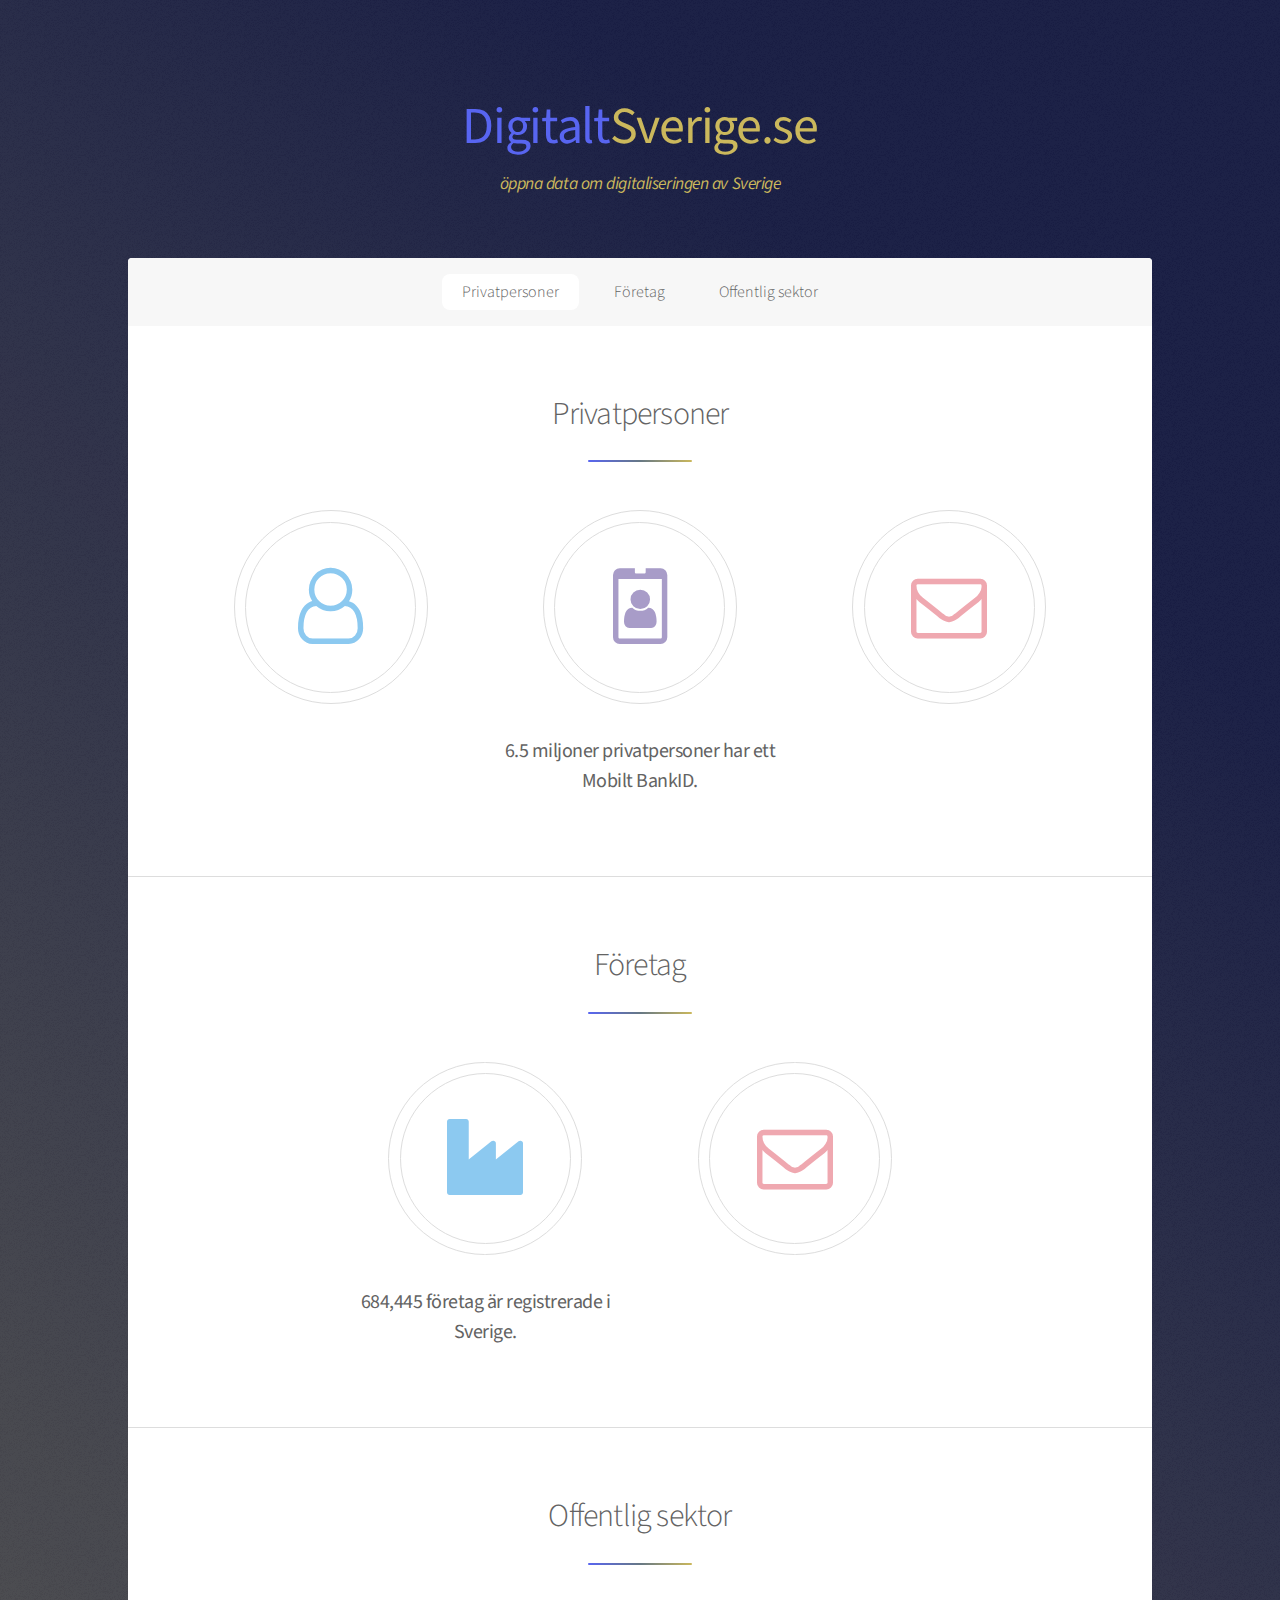
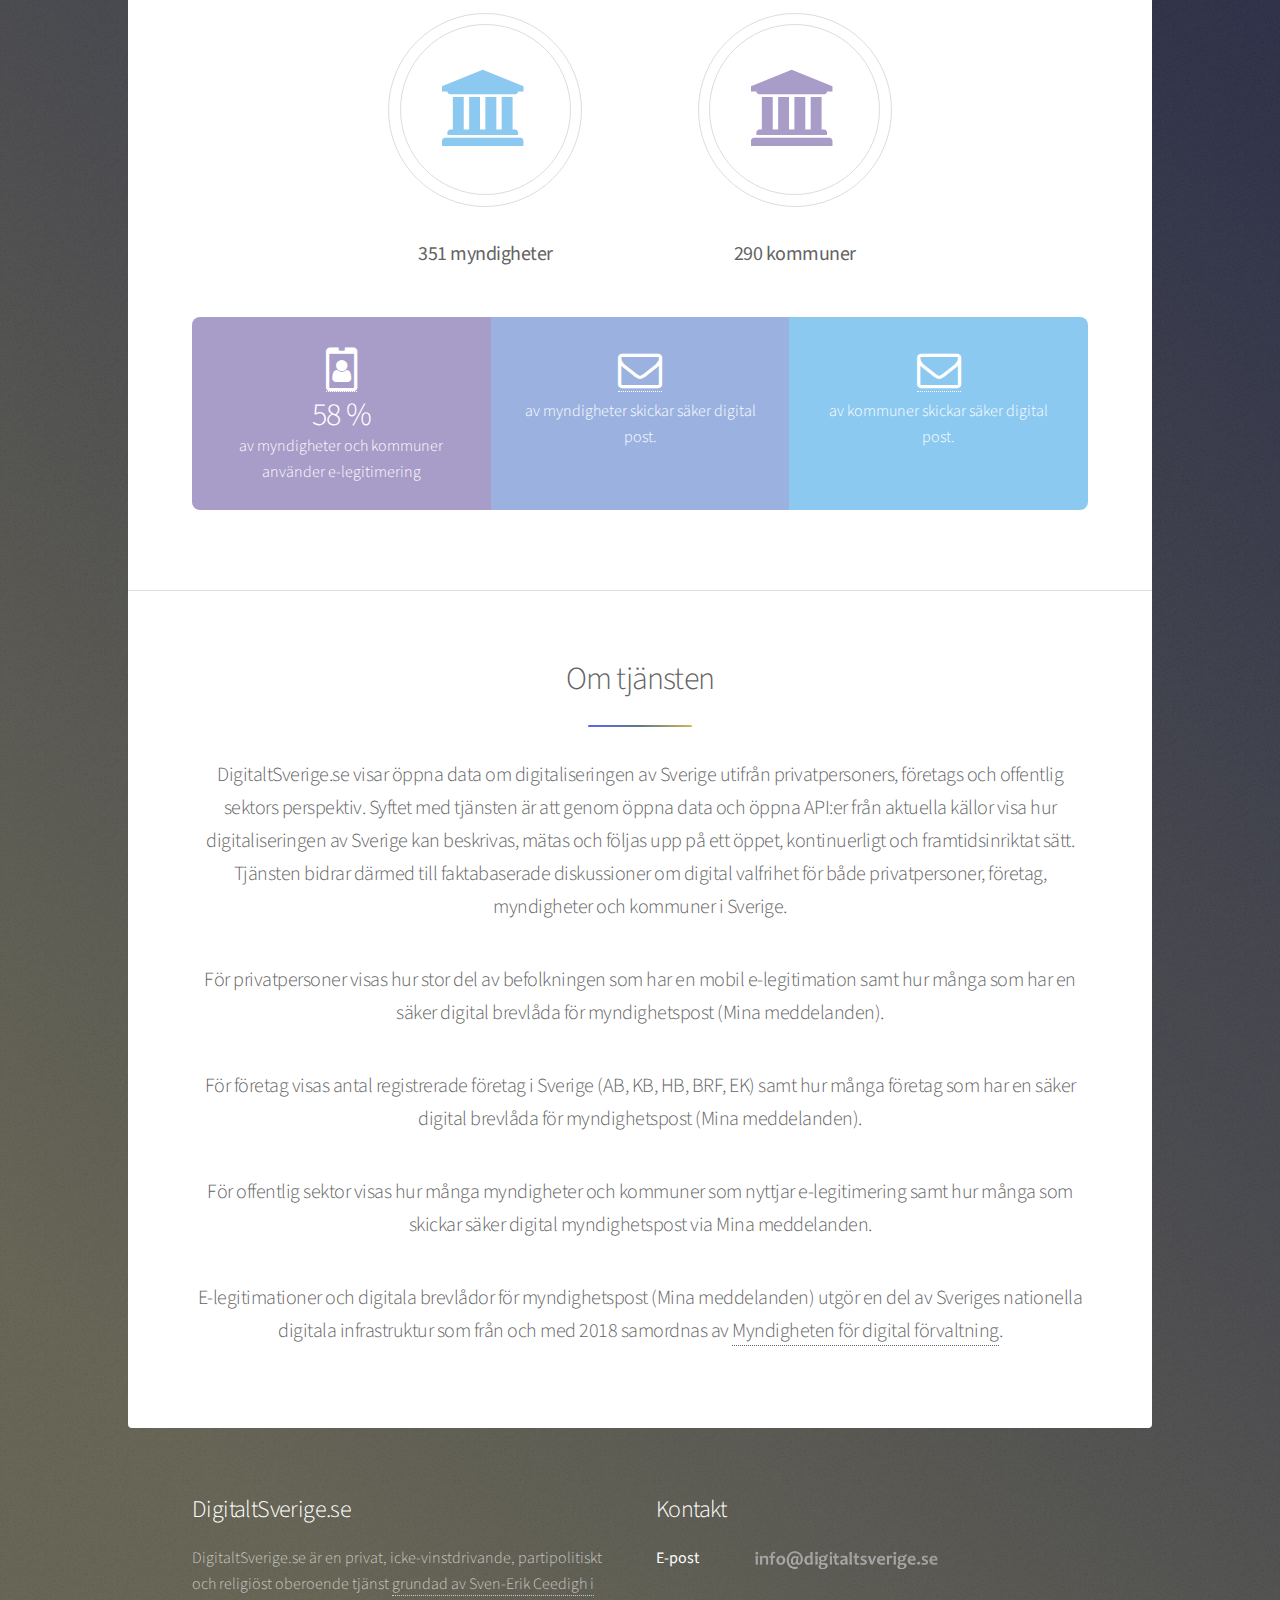
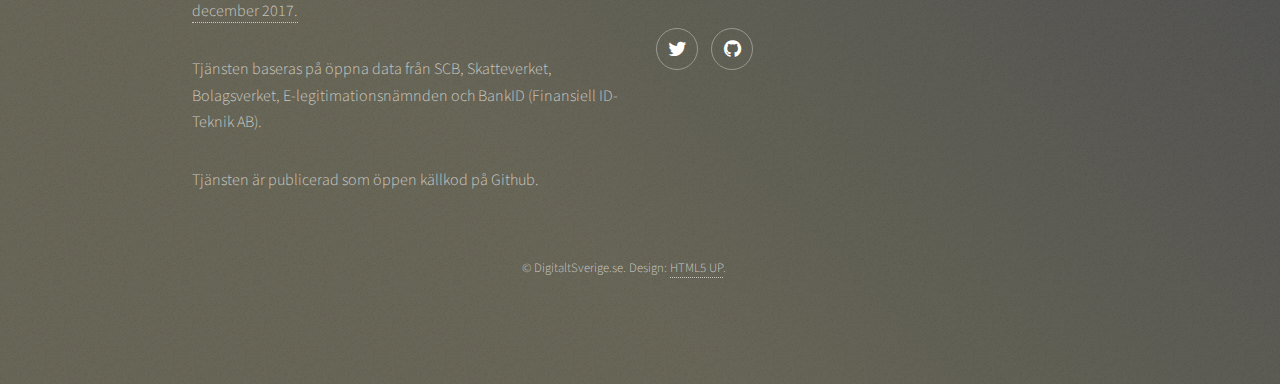
==== src/index.html @ 9b4f0a0a "Ändrat namn på "Myndigheten för digital förvaltning"" ====
<!DOCTYPE HTML>
<html>
	<head>
		<title>Digitalt Sverige - öppna data om digitaliseringen av Sverige</title>
		<meta charset="utf-8" />
		<meta name="description" content="Digitalt Sverige - öppna data om digitaliseringen av Sverige">
		<meta name="keywords" content="digitalisering, Sverige, statistik, digitization, Sweden, statistics, opendata">
		<meta name="viewport" content="width=device-width, initial-scale=1" />
		<meta name="apple-mobile-web-app-title" content="DigitaltSverige">
		<meta name="apple-mobile-web-app-capable" content="yes"> <!-- iOS standalone mode -->
		<meta name="apple-mobile-web-app-status-bar-style" content="black"> <!-- iOS Status Bar Appearance -->
		<!--[if lte IE 8]><script src="assets/js/ie/html5shiv.js"></script><![endif]-->
		<link rel="stylesheet" href="assets/css/main.css" />
		<link rel="icon" href="img/ds-favicon.png" type="image/png" sizes="16x16">
		<link rel="apple-touch-icon" href="img/icon-app-60x60@2x.png" />
		<link rel="apple-touch-icon" sizes="180x180" href="img/icon-app-60x60@3x.png" />
		<link rel="apple-touch-icon" sizes="76x76" href="img/icon-app-76x76@1x.png" />
		<link rel="apple-touch-icon" sizes="152x152" href="img/icon-app-76x76@2x.png" />
		<link rel="apple-touch-icon" sizes="58x58" href="img/icon-small-50x50@2x.png" />
		<!--[if lte IE 9]><link rel="stylesheet" href="assets/css/ie9.css" /><![endif]-->
		<!--[if lte IE 8]><link rel="stylesheet" href="assets/css/ie8.css" /><![endif]-->
		<script>
			function initPage() {
				if (isIE()) {
					showAlert("Internet Explorer stöds ej som webbläsare. Prova att använda Edge, Chrome eller Safari.");
				} else {
					fetchData();
				}
			}

			function fetchData() {
				fetchSCBData();
				// fetchKommuner(); // inaktiverat p.g.a. icke-deterministisk asynkronitet
				fetchMMData();
			}

			function isIE() {
    		return /Trident\/|MSIE/.test(window.navigator.userAgent);
			}

			function showAlert(text) {
				document.getElementById("nav").textContent = "";
				document.getElementById("main").textContent = text;
			}
		</script>
	</head>
	<body onload="initPage()">

		<!-- Wrapper -->
			<div id="wrapper">

				<!-- Header -->
					<header id="header" class="alt">
						<!--<span class="logo"><img src="images/logo.svg" alt="" /></span>-->
						<!--<p style="text-align:center"><img src="img/digitaltsverige-logo-banner.jpg" height="100" alt="Digitalt Sverige - öppna data om digitaliseringen av Sverige"></p>-->
						<h1><b><font color="#5865f1">Digitalt</font><font color="#cbb85c">Sverige.se</font></b></h1>
						<h4><b><i><font color="#cbb85c">öppna data om digitaliseringen av Sverige</font></b></i></h4>
					</header>

				<!-- Nav -->
					<nav id="nav">
						<ul>
							<li><a href="#privatpersoner">Privatpersoner</a></li>
							<li><a href="#foretag">Företag</a></li>
							<li><a href="#offentligsektor">Offentlig sektor</a></li>
						</ul>
					</nav>

				<!-- Main -->
					<div id="main">

						<!-- Medborgare -->
							<section id="privatpersoner" class="main special">
								<header class="major">
									<h2>Privatpersoner</h2>
								</header>
								<ul class="features">
									<li>
										<span class="icon major style5 fa-user-o"></span>
										<h3><strong><a href="https://www.scb.se/hitta-statistik/statistik-efter-amne/befolkning/befolkningens-sammansattning/befolkningsstatistik/" target="_blank"><div id="stat-befolkning"></div></a></strong></h3>
									</li>
									<li>
										<span class="icon major style3 fa-id-badge"></span>
										<h3><strong><a href="https://www.bankid.com/om-oss/statistik" target="_blank"><div id="stat-mobiltbankid"></div></a></strong></h3>
									</li>
									<li>
										<span class="icon major style1 fa-envelope-o"></span>
										<h3><strong><a href="https://skatteverket.entryscape.net/#view=dataset&resource=https://skatteverket.entryscape.net/store/9/resource/194" target="_blank"><div id="stat-mm-privat"></div></a></strong></h3>
									</li>
								</ul>
								<!--<footer class="major">
									<ul class="actions">
										<li><a href="statistik-medborgare.html" class="button">Visa statistik om medborgare</a></li>
									</ul>
								</footer>-->
							</section>

						<!-- Företag -->
							<section id="foretag" class="main special">
								<header class="major">
									<h2>Företag</h2>
								</header>
								<ul class="features">
									<li>
										<span class="icon major style5 fa-industry"></span>
										<h3><strong><a href="https://www.bolagsverket.se/be/sok/etjanster/statistik/statistik-1.3538" target="_blank"><div id="stat-foretag"></div></a></strong></h3>
									</li>
									<li>
										<span class="icon major style1 fa-envelope-o"></span>
										<h3><strong><a href="https://skatteverket.entryscape.net/#view=dataset&resource=https://skatteverket.entryscape.net/store/9/resource/194" target="_blank"><div id="stat-mm-foretag"></div></a></strong></h3>
									</li>
								</ul>
								<!--<footer class="major">
									<ul class="actions">
										<li><a href="statistik-foretag.html" class="button">Visa statistik om företag</a></li>
									</ul>
								</footer>-->
							</section>

						<!-- Offentlig sektor -->
							<section id="offentligsektor" class="main special">
								<header class="major">
									<h2>Offentlig sektor</h2>
								</header>
								<ul class="features">
									<li>
										<span class="icon major style5 fa-institution"></span>
										<h3><strong><a href="http://www.myndighetsregistret.scb.se/Arsstatistik.aspx" target="_blank"><div id="stat-offentligsektor-myndigheter"></div></a></strong></h3>
									</li>
									<li>
										<span class="icon major style3 fa-institution"></span>
										<h3><strong><a href="https://skl.se/tjanster/kommunerlandsting/faktakommunerochlandsting.432.html" target="_blank"><div id="stat-offentligsektor-kommuner"></div></a></strong></h3>
									</li>
								</ul>
								<ul class="statistics">
									<li class="style3">
										<a href="https://elegnamnden.se/download/18.4498694515fe27cdbcf1557/1517417623320/Resultat-fran-e-legitimationsenkaten-2017.pdf" target="_blank"><span class="icon fa-id-badge"></span></a>
										<strong>58 %</strong> av myndigheter och kommuner använder e-legitimering
									</li>
									<li class="style4">
										<a href="https://skatteverket.entryscape.net/#view=dataset&resource=https://skatteverket.entryscape.net/store/9/resource/547" target="_blank"><span class="icon fa-envelope-o"></span></a>
										<strong><div id="stat-mm-myndigheter"></div></strong> av myndigheter skickar säker digital post.
									</li>
									<li class="style5">
										<a href="https://skatteverket.entryscape.net/#view=dataset&resource=https://skatteverket.entryscape.net/store/9/resource/547" target="_blank"><span class="icon fa-envelope-o"></span></a>
										<strong><div id="stat-mm-kommuner"></div></strong> av kommuner skickar säker digital post.
									</li>
								</ul>
								<!--<footer class="major">
									<ul class="actions">
										<li><a href="mm-avsandare.html" class="button">Visa statistik om offentlig sektor</a></li>
									</ul>
								</footer>-->
							</section>

						<!-- Get Started -->
							<section id="cta" class="main special">
								<header class="major">
									<h2>Om tjänsten</h2>
									<p>DigitaltSverige.se visar öppna data om digitaliseringen av Sverige utifrån
										privatpersoners, företags och offentlig sektors perspektiv.
										Syftet med tjänsten är att genom öppna data och öppna API:er från aktuella källor
										visa hur digitaliseringen av Sverige kan beskrivas, mätas och följas upp
										på ett öppet, kontinuerligt och framtidsinriktat sätt. Tjänsten bidrar därmed till
										faktabaserade diskussioner om digital valfrihet för både privatpersoner, företag, myndigheter
										och kommuner i Sverige.</p>
									<p>För privatpersoner visas hur stor del av befolkningen som har en mobil e-legitimation samt
										hur många som har en säker digital brevlåda för myndighetspost (Mina meddelanden).</p>
									<p>För företag visas antal registrerade företag i Sverige (AB, KB, HB, BRF, EK) samt hur
										många företag som har en säker digital brevlåda för myndighetspost (Mina meddelanden).</p>
									<p>För offentlig sektor visas hur många myndigheter och kommuner
										som nyttjar e-legitimering samt hur många som skickar säker digital myndighetspost via Mina meddelanden.</p>
									<p>E-legitimationer och digitala brevlådor för myndighetspost (Mina meddelanden) utgör en del av
										Sveriges nationella digitala infrastruktur som från och med 2018 samordnas av
										<a href="https://www.regeringen.se/rattsdokument/kommittedirektiv/2017/12/dir.-2017117/" target="_blank">Myndigheten för digital förvaltning</a>.</p>
								</header>
							</section>

					</div>

				<!-- Footer -->
					<footer id="footer">
						<section>
							<h2>DigitaltSverige.se</h2>
							<p>DigitaltSverige.se är en privat, icke-vinstdrivande, partipolitiskt och religiöst oberoende tjänst <a href="https://www.linkedin.com/pulse/%C3%B6ppna-data-f%C3%B6r-ett-digitalt-sverige-sven-erik-ceedigh/" target="_blank">grundad av Sven-Erik Ceedigh i december 2017.</a></p>
							<p>Tjänsten baseras på öppna data från SCB, Skatteverket, Bolagsverket, E-legitimationsnämnden och BankID (Finansiell ID-Teknik AB).</p>
							<p>Tjänsten är publicerad som öppen källkod på Github.</p>
						</section>
						<section>
							<h2>Kontakt</h2>
							<dl class="alt">
								<dt>E-post</dt>
								<dd><img src="./img/digitaltsverige-email.png" alt="E-post" height="60%" width="60%"></dd>
							</dl>
							<ul class="icons">
								<li><a href="https://twitter.com/digitaltsverige" target="_blank" class="icon fa-twitter alt"><span class="label">Twitter</span></a></li>
								<li><a href="https://github.com/sceedigh/digitalt-sverige" target="_blank" class="icon fa-github alt"><span class="label">GitHub</span></a></li>
							</ul>
						</section>
						<p class="copyright">&copy; DigitaltSverige.se. Design: <a href="https://html5up.net">HTML5 UP</a>.</p>
					</footer>

			</div>

		<!-- Scripts -->
			<script src="assets/js/jquery.min.js"></script>
			<script src="assets/js/jquery.scrollex.min.js"></script>
			<script src="assets/js/jquery.scrolly.min.js"></script>
			<script src="assets/js/skel.min.js"></script>
			<script src="assets/js/util.js"></script>
			<!--[if lte IE 8]><script src="assets/js/ie/respond.min.js"></script><![endif]-->
			<script src="assets/js/main.js"></script>

			<script src="assets/js/stat-befolkning.js"></script>
			<script src="assets/js/stat-foretag.js"></script>
			<script src="assets/js/stat-mobiltbankid.js"></script>
			<script src="assets/js/stat-offentligsektor.js"></script>
			<script src="assets/js/stat-mm.js"></script>

	</body>
</html>
---- src/assets/css/main.css ----
@import url(font-awesome.min.css);
@import "https://fonts.googleapis.com/css?family=Source+Sans+Pro:300,400";

/*
	Stellar by HTML5 UP
	html5up.net | @ajlkn
	Free for personal and commercial use under the CCA 3.0 license (html5up.net/license)
*/

/* Reset */

	html, body, div, span, applet, object, iframe, h1, h2, h3, h4, h5, h6, p, blockquote, pre, a, abbr, acronym, address, big, cite, code, del, dfn, em, img, ins, kbd, q, s, samp, small, strike, strong, sub, sup, tt, var, b, u, i, center, dl, dt, dd, ol, ul, li, fieldset, form, label, legend, table, caption, tbody, tfoot, thead, tr, th, td, article, aside, canvas, details, embed, figure, figcaption, footer, header, hgroup, menu, nav, output, ruby, section, summary, time, mark, audio, video {
		margin: 0;
		padding: 0;
		border: 0;
		font-size: 100%;
		font: inherit;
		vertical-align: baseline;
	}

	article, aside, details, figcaption, figure, footer, header, hgroup, menu, nav, section {
		display: block;
	}

	body {
		line-height: 1;
	}

	ol, ul {
		list-style: none;
	}

	blockquote, q {
		quotes: none;
	}

	blockquote:before, blockquote:after, q:before, q:after {
		content: '';
		content: none;
	}

	table {
		border-collapse: collapse;
		border-spacing: 0;
	}

	body {
		-webkit-text-size-adjust: none;
	}

/* Box Model */

	*, *:before, *:after {
		-moz-box-sizing: border-box;
		-webkit-box-sizing: border-box;
		box-sizing: border-box;
	}

/* Grid */

	.row {
		border-bottom: solid 1px transparent;
		-moz-box-sizing: border-box;
		-webkit-box-sizing: border-box;
		box-sizing: border-box;
	}

	.row > * {
		float: left;
		-moz-box-sizing: border-box;
		-webkit-box-sizing: border-box;
		box-sizing: border-box;
	}

	.row:after, .row:before {
		content: '';
		display: block;
		clear: both;
		height: 0;
	}

	.row.uniform > * > :first-child {
		margin-top: 0;
	}

	.row.uniform > * > :last-child {
		margin-bottom: 0;
	}

	.row.\30 \25 > * {
		padding: 0 0 0 0em;
	}

	.row.\30 \25 {
		margin: 0 0 -1px 0em;
	}

	.row.uniform.\30 \25 > * {
		padding: 0em 0 0 0em;
	}

	.row.uniform.\30 \25 {
		margin: 0em 0 -1px 0em;
	}

	.row > * {
		padding: 0 0 0 1.5em;
	}

	.row {
		margin: 0 0 -1px -1.5em;
	}

	.row.uniform > * {
		padding: 1.5em 0 0 1.5em;
	}

	.row.uniform {
		margin: -1.5em 0 -1px -1.5em;
	}

	.row.\32 00\25 > * {
		padding: 0 0 0 3em;
	}

	.row.\32 00\25 {
		margin: 0 0 -1px -3em;
	}

	.row.uniform.\32 00\25 > * {
		padding: 3em 0 0 3em;
	}

	.row.uniform.\32 00\25 {
		margin: -3em 0 -1px -3em;
	}

	.row.\31 50\25 > * {
		padding: 0 0 0 2.25em;
	}

	.row.\31 50\25 {
		margin: 0 0 -1px -2.25em;
	}

	.row.uniform.\31 50\25 > * {
		padding: 2.25em 0 0 2.25em;
	}

	.row.uniform.\31 50\25 {
		margin: -2.25em 0 -1px -2.25em;
	}

	.row.\35 0\25 > * {
		padding: 0 0 0 0.75em;
	}

	.row.\35 0\25 {
		margin: 0 0 -1px -0.75em;
	}

	.row.uniform.\35 0\25 > * {
		padding: 0.75em 0 0 0.75em;
	}

	.row.uniform.\35 0\25 {
		margin: -0.75em 0 -1px -0.75em;
	}

	.row.\32 5\25 > * {
		padding: 0 0 0 0.375em;
	}

	.row.\32 5\25 {
		margin: 0 0 -1px -0.375em;
	}

	.row.uniform.\32 5\25 > * {
		padding: 0.375em 0 0 0.375em;
	}

	.row.uniform.\32 5\25 {
		margin: -0.375em 0 -1px -0.375em;
	}

	.\31 2u, .\31 2u\24 {
		width: 100%;
		clear: none;
		margin-left: 0;
	}

	.\31 1u, .\31 1u\24 {
		width: 91.6666666667%;
		clear: none;
		margin-left: 0;
	}

	.\31 0u, .\31 0u\24 {
		width: 83.3333333333%;
		clear: none;
		margin-left: 0;
	}

	.\39 u, .\39 u\24 {
		width: 75%;
		clear: none;
		margin-left: 0;
	}

	.\38 u, .\38 u\24 {
		width: 66.6666666667%;
		clear: none;
		margin-left: 0;
	}

	.\37 u, .\37 u\24 {
		width: 58.3333333333%;
		clear: none;
		margin-left: 0;
	}

	.\36 u, .\36 u\24 {
		width: 50%;
		clear: none;
		margin-left: 0;
	}

	.\35 u, .\35 u\24 {
		width: 41.6666666667%;
		clear: none;
		margin-left: 0;
	}

	.\34 u, .\34 u\24 {
		width: 33.3333333333%;
		clear: none;
		margin-left: 0;
	}

	.\33 u, .\33 u\24 {
		width: 25%;
		clear: none;
		margin-left: 0;
	}

	.\32 u, .\32 u\24 {
		width: 16.6666666667%;
		clear: none;
		margin-left: 0;
	}

	.\31 u, .\31 u\24 {
		width: 8.3333333333%;
		clear: none;
		margin-left: 0;
	}

	.\31 2u\24 + *,
	.\31 1u\24 + *,
	.\31 0u\24 + *,
	.\39 u\24 + *,
	.\38 u\24 + *,
	.\37 u\24 + *,
	.\36 u\24 + *,
	.\35 u\24 + *,
	.\34 u\24 + *,
	.\33 u\24 + *,
	.\32 u\24 + *,
	.\31 u\24 + * {
		clear: left;
	}

	.\-11u {
		margin-left: 91.66667%;
	}

	.\-10u {
		margin-left: 83.33333%;
	}

	.\-9u {
		margin-left: 75%;
	}

	.\-8u {
		margin-left: 66.66667%;
	}

	.\-7u {
		margin-left: 58.33333%;
	}

	.\-6u {
		margin-left: 50%;
	}

	.\-5u {
		margin-left: 41.66667%;
	}

	.\-4u {
		margin-left: 33.33333%;
	}

	.\-3u {
		margin-left: 25%;
	}

	.\-2u {
		margin-left: 16.66667%;
	}

	.\-1u {
		margin-left: 8.33333%;
	}

	@media screen and (max-width: 1680px) {

		.row > * {
			padding: 0 0 0 1.5em;
		}

		.row {
			margin: 0 0 -1px -1.5em;
		}

		.row.uniform > * {
			padding: 1.5em 0 0 1.5em;
		}

		.row.uniform {
			margin: -1.5em 0 -1px -1.5em;
		}

		.row.\32 00\25 > * {
			padding: 0 0 0 3em;
		}

		.row.\32 00\25 {
			margin: 0 0 -1px -3em;
		}

		.row.uniform.\32 00\25 > * {
			padding: 3em 0 0 3em;
		}

		.row.uniform.\32 00\25 {
			margin: -3em 0 -1px -3em;
		}

		.row.\31 50\25 > * {
			padding: 0 0 0 2.25em;
		}

		.row.\31 50\25 {
			margin: 0 0 -1px -2.25em;
		}

		.row.uniform.\31 50\25 > * {
			padding: 2.25em 0 0 2.25em;
		}

		.row.uniform.\31 50\25 {
			margin: -2.25em 0 -1px -2.25em;
		}

		.row.\35 0\25 > * {
			padding: 0 0 0 0.75em;
		}

		.row.\35 0\25 {
			margin: 0 0 -1px -0.75em;
		}

		.row.uniform.\35 0\25 > * {
			padding: 0.75em 0 0 0.75em;
		}

		.row.uniform.\35 0\25 {
			margin: -0.75em 0 -1px -0.75em;
		}

		.row.\32 5\25 > * {
			padding: 0 0 0 0.375em;
		}

		.row.\32 5\25 {
			margin: 0 0 -1px -0.375em;
		}

		.row.uniform.\32 5\25 > * {
			padding: 0.375em 0 0 0.375em;
		}

		.row.uniform.\32 5\25 {
			margin: -0.375em 0 -1px -0.375em;
		}

		.\31 2u\28xlarge\29, .\31 2u\24\28xlarge\29 {
			width: 100%;
			clear: none;
			margin-left: 0;
		}

		.\31 1u\28xlarge\29, .\31 1u\24\28xlarge\29 {
			width: 91.6666666667%;
			clear: none;
			margin-left: 0;
		}

		.\31 0u\28xlarge\29, .\31 0u\24\28xlarge\29 {
			width: 83.3333333333%;
			clear: none;
			margin-left: 0;
		}

		.\39 u\28xlarge\29, .\39 u\24\28xlarge\29 {
			width: 75%;
			clear: none;
			margin-left: 0;
		}

		.\38 u\28xlarge\29, .\38 u\24\28xlarge\29 {
			width: 66.6666666667%;
			clear: none;
			margin-left: 0;
		}

		.\37 u\28xlarge\29, .\37 u\24\28xlarge\29 {
			width: 58.3333333333%;
			clear: none;
			margin-left: 0;
		}

		.\36 u\28xlarge\29, .\36 u\24\28xlarge\29 {
			width: 50%;
			clear: none;
			margin-left: 0;
		}

		.\35 u\28xlarge\29, .\35 u\24\28xlarge\29 {
			width: 41.6666666667%;
			clear: none;
			margin-left: 0;
		}

		.\34 u\28xlarge\29, .\34 u\24\28xlarge\29 {
			width: 33.3333333333%;
			clear: none;
			margin-left: 0;
		}

		.\33 u\28xlarge\29, .\33 u\24\28xlarge\29 {
			width: 25%;
			clear: none;
			margin-left: 0;
		}

		.\32 u\28xlarge\29, .\32 u\24\28xlarge\29 {
			width: 16.6666666667%;
			clear: none;
			margin-left: 0;
		}

		.\31 u\28xlarge\29, .\31 u\24\28xlarge\29 {
			width: 8.3333333333%;
			clear: none;
			margin-left: 0;
		}

		.\31 2u\24\28xlarge\29 + *,
		.\31 1u\24\28xlarge\29 + *,
		.\31 0u\24\28xlarge\29 + *,
		.\39 u\24\28xlarge\29 + *,
		.\38 u\24\28xlarge\29 + *,
		.\37 u\24\28xlarge\29 + *,
		.\36 u\24\28xlarge\29 + *,
		.\35 u\24\28xlarge\29 + *,
		.\34 u\24\28xlarge\29 + *,
		.\33 u\24\28xlarge\29 + *,
		.\32 u\24\28xlarge\29 + *,
		.\31 u\24\28xlarge\29 + * {
			clear: left;
		}

		.\-11u\28xlarge\29 {
			margin-left: 91.66667%;
		}

		.\-10u\28xlarge\29 {
			margin-left: 83.33333%;
		}

		.\-9u\28xlarge\29 {
			margin-left: 75%;
		}

		.\-8u\28xlarge\29 {
			margin-left: 66.66667%;
		}

		.\-7u\28xlarge\29 {
			margin-left: 58.33333%;
		}

		.\-6u\28xlarge\29 {
			margin-left: 50%;
		}

		.\-5u\28xlarge\29 {
			margin-left: 41.66667%;
		}

		.\-4u\28xlarge\29 {
			margin-left: 33.33333%;
		}

		.\-3u\28xlarge\29 {
			margin-left: 25%;
		}

		.\-2u\28xlarge\29 {
			margin-left: 16.66667%;
		}

		.\-1u\28xlarge\29 {
			margin-left: 8.33333%;
		}

	}

	@media screen and (max-width: 1280px) {

		.row > * {
			padding: 0 0 0 1.5em;
		}

		.row {
			margin: 0 0 -1px -1.5em;
		}

		.row.uniform > * {
			padding: 1.5em 0 0 1.5em;
		}

		.row.uniform {
			margin: -1.5em 0 -1px -1.5em;
		}

		.row.\32 00\25 > * {
			padding: 0 0 0 3em;
		}

		.row.\32 00\25 {
			margin: 0 0 -1px -3em;
		}

		.row.uniform.\32 00\25 > * {
			padding: 3em 0 0 3em;
		}

		.row.uniform.\32 00\25 {
			margin: -3em 0 -1px -3em;
		}

		.row.\31 50\25 > * {
			padding: 0 0 0 2.25em;
		}

		.row.\31 50\25 {
			margin: 0 0 -1px -2.25em;
		}

		.row.uniform.\31 50\25 > * {
			padding: 2.25em 0 0 2.25em;
		}

		.row.uniform.\31 50\25 {
			margin: -2.25em 0 -1px -2.25em;
		}

		.row.\35 0\25 > * {
			padding: 0 0 0 0.75em;
		}

		.row.\35 0\25 {
			margin: 0 0 -1px -0.75em;
		}

		.row.uniform.\35 0\25 > * {
			padding: 0.75em 0 0 0.75em;
		}

		.row.uniform.\35 0\25 {
			margin: -0.75em 0 -1px -0.75em;
		}

		.row.\32 5\25 > * {
			padding: 0 0 0 0.375em;
		}

		.row.\32 5\25 {
			margin: 0 0 -1px -0.375em;
		}

		.row.uniform.\32 5\25 > * {
			padding: 0.375em 0 0 0.375em;
		}

		.row.uniform.\32 5\25 {
			margin: -0.375em 0 -1px -0.375em;
		}

		.\31 2u\28large\29, .\31 2u\24\28large\29 {
			width: 100%;
			clear: none;
			margin-left: 0;
		}

		.\31 1u\28large\29, .\31 1u\24\28large\29 {
			width: 91.6666666667%;
			clear: none;
			margin-left: 0;
		}

		.\31 0u\28large\29, .\31 0u\24\28large\29 {
			width: 83.3333333333%;
			clear: none;
			margin-left: 0;
		}

		.\39 u\28large\29, .\39 u\24\28large\29 {
			width: 75%;
			clear: none;
			margin-left: 0;
		}

		.\38 u\28large\29, .\38 u\24\28large\29 {
			width: 66.6666666667%;
			clear: none;
			margin-left: 0;
		}

		.\37 u\28large\29, .\37 u\24\28large\29 {
			width: 58.3333333333%;
			clear: none;
			margin-left: 0;
		}

		.\36 u\28large\29, .\36 u\24\28large\29 {
			width: 50%;
			clear: none;
			margin-left: 0;
		}

		.\35 u\28large\29, .\35 u\24\28large\29 {
			width: 41.6666666667%;
			clear: none;
			margin-left: 0;
		}

		.\34 u\28large\29, .\34 u\24\28large\29 {
			width: 33.3333333333%;
			clear: none;
			margin-left: 0;
		}

		.\33 u\28large\29, .\33 u\24\28large\29 {
			width: 25%;
			clear: none;
			margin-left: 0;
		}

		.\32 u\28large\29, .\32 u\24\28large\29 {
			width: 16.6666666667%;
			clear: none;
			margin-left: 0;
		}

		.\31 u\28large\29, .\31 u\24\28large\29 {
			width: 8.3333333333%;
			clear: none;
			margin-left: 0;
		}

		.\31 2u\24\28large\29 + *,
		.\31 1u\24\28large\29 + *,
		.\31 0u\24\28large\29 + *,
		.\39 u\24\28large\29 + *,
		.\38 u\24\28large\29 + *,
		.\37 u\24\28large\29 + *,
		.\36 u\24\28large\29 + *,
		.\35 u\24\28large\29 + *,
		.\34 u\24\28large\29 + *,
		.\33 u\24\28large\29 + *,
		.\32 u\24\28large\29 + *,
		.\31 u\24\28large\29 + * {
			clear: left;
		}

		.\-11u\28large\29 {
			margin-left: 91.66667%;
		}

		.\-10u\28large\29 {
			margin-left: 83.33333%;
		}

		.\-9u\28large\29 {
			margin-left: 75%;
		}

		.\-8u\28large\29 {
			margin-left: 66.66667%;
		}

		.\-7u\28large\29 {
			margin-left: 58.33333%;
		}

		.\-6u\28large\29 {
			margin-left: 50%;
		}

		.\-5u\28large\29 {
			margin-left: 41.66667%;
		}

		.\-4u\28large\29 {
			margin-left: 33.33333%;
		}

		.\-3u\28large\29 {
			margin-left: 25%;
		}

		.\-2u\28large\29 {
			margin-left: 16.66667%;
		}

		.\-1u\28large\29 {
			margin-left: 8.33333%;
		}

	}

	@media screen and (max-width: 980px) {

		.row > * {
			padding: 0 0 0 1.5em;
		}

		.row {
			margin: 0 0 -1px -1.5em;
		}

		.row.uniform > * {
			padding: 1.5em 0 0 1.5em;
		}

		.row.uniform {
			margin: -1.5em 0 -1px -1.5em;
		}

		.row.\32 00\25 > * {
			padding: 0 0 0 3em;
		}

		.row.\32 00\25 {
			margin: 0 0 -1px -3em;
		}

		.row.uniform.\32 00\25 > * {
			padding: 3em 0 0 3em;
		}

		.row.uniform.\32 00\25 {
			margin: -3em 0 -1px -3em;
		}

		.row.\31 50\25 > * {
			padding: 0 0 0 2.25em;
		}

		.row.\31 50\25 {
			margin: 0 0 -1px -2.25em;
		}

		.row.uniform.\31 50\25 > * {
			padding: 2.25em 0 0 2.25em;
		}

		.row.uniform.\31 50\25 {
			margin: -2.25em 0 -1px -2.25em;
		}

		.row.\35 0\25 > * {
			padding: 0 0 0 0.75em;
		}

		.row.\35 0\25 {
			margin: 0 0 -1px -0.75em;
		}

		.row.uniform.\35 0\25 > * {
			padding: 0.75em 0 0 0.75em;
		}

		.row.uniform.\35 0\25 {
			margin: -0.75em 0 -1px -0.75em;
		}

		.row.\32 5\25 > * {
			padding: 0 0 0 0.375em;
		}

		.row.\32 5\25 {
			margin: 0 0 -1px -0.375em;
		}

		.row.uniform.\32 5\25 > * {
			padding: 0.375em 0 0 0.375em;
		}

		.row.uniform.\32 5\25 {
			margin: -0.375em 0 -1px -0.375em;
		}

		.\31 2u\28medium\29, .\31 2u\24\28medium\29 {
			width: 100%;
			clear: none;
			margin-left: 0;
		}

		.\31 1u\28medium\29, .\31 1u\24\28medium\29 {
			width: 91.6666666667%;
			clear: none;
			margin-left: 0;
		}

		.\31 0u\28medium\29, .\31 0u\24\28medium\29 {
			width: 83.3333333333%;
			clear: none;
			margin-left: 0;
		}

		.\39 u\28medium\29, .\39 u\24\28medium\29 {
			width: 75%;
			clear: none;
			margin-left: 0;
		}

		.\38 u\28medium\29, .\38 u\24\28medium\29 {
			width: 66.6666666667%;
			clear: none;
			margin-left: 0;
		}

		.\37 u\28medium\29, .\37 u\24\28medium\29 {
			width: 58.3333333333%;
			clear: none;
			margin-left: 0;
		}

		.\36 u\28medium\29, .\36 u\24\28medium\29 {
			width: 50%;
			clear: none;
			margin-left: 0;
		}

		.\35 u\28medium\29, .\35 u\24\28medium\29 {
			width: 41.6666666667%;
			clear: none;
			margin-left: 0;
		}

		.\34 u\28medium\29, .\34 u\24\28medium\29 {
			width: 33.3333333333%;
			clear: none;
			margin-left: 0;
		}

		.\33 u\28medium\29, .\33 u\24\28medium\29 {
			width: 25%;
			clear: none;
			margin-left: 0;
		}

		.\32 u\28medium\29, .\32 u\24\28medium\29 {
			width: 16.6666666667%;
			clear: none;
			margin-left: 0;
		}

		.\31 u\28medium\29, .\31 u\24\28medium\29 {
			width: 8.3333333333%;
			clear: none;
			margin-left: 0;
		}

		.\31 2u\24\28medium\29 + *,
		.\31 1u\24\28medium\29 + *,
		.\31 0u\24\28medium\29 + *,
		.\39 u\24\28medium\29 + *,
		.\38 u\24\28medium\29 + *,
		.\37 u\24\28medium\29 + *,
		.\36 u\24\28medium\29 + *,
		.\35 u\24\28medium\29 + *,
		.\34 u\24\28medium\29 + *,
		.\33 u\24\28medium\29 + *,
		.\32 u\24\28medium\29 + *,
		.\31 u\24\28medium\29 + * {
			clear: left;
		}

		.\-11u\28medium\29 {
			margin-left: 91.66667%;
		}

		.\-10u\28medium\29 {
			margin-left: 83.33333%;
		}

		.\-9u\28medium\29 {
			margin-left: 75%;
		}

		.\-8u\28medium\29 {
			margin-left: 66.66667%;
		}

		.\-7u\28medium\29 {
			margin-left: 58.33333%;
		}

		.\-6u\28medium\29 {
			margin-left: 50%;
		}

		.\-5u\28medium\29 {
			margin-left: 41.66667%;
		}

		.\-4u\28medium\29 {
			margin-left: 33.33333%;
		}

		.\-3u\28medium\29 {
			margin-left: 25%;
		}

		.\-2u\28medium\29 {
			margin-left: 16.66667%;
		}

		.\-1u\28medium\29 {
			margin-left: 8.33333%;
		}

	}

	@media screen and (max-width: 736px) {

		.row > * {
			padding: 0 0 0 1em;
		}

		.row {
			margin: 0 0 -1px -1em;
		}

		.row.uniform > * {
			padding: 1em 0 0 1em;
		}

		.row.uniform {
			margin: -1em 0 -1px -1em;
		}

		.row.\32 00\25 > * {
			padding: 0 0 0 2em;
		}

		.row.\32 00\25 {
			margin: 0 0 -1px -2em;
		}

		.row.uniform.\32 00\25 > * {
			padding: 2em 0 0 2em;
		}

		.row.uniform.\32 00\25 {
			margin: -2em 0 -1px -2em;
		}

		.row.\31 50\25 > * {
			padding: 0 0 0 1.5em;
		}

		.row.\31 50\25 {
			margin: 0 0 -1px -1.5em;
		}

		.row.uniform.\31 50\25 > * {
			padding: 1.5em 0 0 1.5em;
		}

		.row.uniform.\31 50\25 {
			margin: -1.5em 0 -1px -1.5em;
		}

		.row.\35 0\25 > * {
			padding: 0 0 0 0.5em;
		}

		.row.\35 0\25 {
			margin: 0 0 -1px -0.5em;
		}

		.row.uniform.\35 0\25 > * {
			padding: 0.5em 0 0 0.5em;
		}

		.row.uniform.\35 0\25 {
			margin: -0.5em 0 -1px -0.5em;
		}

		.row.\32 5\25 > * {
			padding: 0 0 0 0.25em;
		}

		.row.\32 5\25 {
			margin: 0 0 -1px -0.25em;
		}

		.row.uniform.\32 5\25 > * {
			padding: 0.25em 0 0 0.25em;
		}

		.row.uniform.\32 5\25 {
			margin: -0.25em 0 -1px -0.25em;
		}

		.\31 2u\28small\29, .\31 2u\24\28small\29 {
			width: 100%;
			clear: none;
			margin-left: 0;
		}

		.\31 1u\28small\29, .\31 1u\24\28small\29 {
			width: 91.6666666667%;
			clear: none;
			margin-left: 0;
		}

		.\31 0u\28small\29, .\31 0u\24\28small\29 {
			width: 83.3333333333%;
			clear: none;
			margin-left: 0;
		}

		.\39 u\28small\29, .\39 u\24\28small\29 {
			width: 75%;
			clear: none;
			margin-left: 0;
		}

		.\38 u\28small\29, .\38 u\24\28small\29 {
			width: 66.6666666667%;
			clear: none;
			margin-left: 0;
		}

		.\37 u\28small\29, .\37 u\24\28small\29 {
			width: 58.3333333333%;
			clear: none;
			margin-left: 0;
		}

		.\36 u\28small\29, .\36 u\24\28small\29 {
			width: 50%;
			clear: none;
			margin-left: 0;
		}

		.\35 u\28small\29, .\35 u\24\28small\29 {
			width: 41.6666666667%;
			clear: none;
			margin-left: 0;
		}

		.\34 u\28small\29, .\34 u\24\28small\29 {
			width: 33.3333333333%;
			clear: none;
			margin-left: 0;
		}

		.\33 u\28small\29, .\33 u\24\28small\29 {
			width: 25%;
			clear: none;
			margin-left: 0;
		}

		.\32 u\28small\29, .\32 u\24\28small\29 {
			width: 16.6666666667%;
			clear: none;
			margin-left: 0;
		}

		.\31 u\28small\29, .\31 u\24\28small\29 {
			width: 8.3333333333%;
			clear: none;
			margin-left: 0;
		}

		.\31 2u\24\28small\29 + *,
		.\31 1u\24\28small\29 + *,
		.\31 0u\24\28small\29 + *,
		.\39 u\24\28small\29 + *,
		.\38 u\24\28small\29 + *,
		.\37 u\24\28small\29 + *,
		.\36 u\24\28small\29 + *,
		.\35 u\24\28small\29 + *,
		.\34 u\24\28small\29 + *,
		.\33 u\24\28small\29 + *,
		.\32 u\24\28small\29 + *,
		.\31 u\24\28small\29 + * {
			clear: left;
		}

		.\-11u\28small\29 {
			margin-left: 91.66667%;
		}

		.\-10u\28small\29 {
			margin-left: 83.33333%;
		}

		.\-9u\28small\29 {
			margin-left: 75%;
		}

		.\-8u\28small\29 {
			margin-left: 66.66667%;
		}

		.\-7u\28small\29 {
			margin-left: 58.33333%;
		}

		.\-6u\28small\29 {
			margin-left: 50%;
		}

		.\-5u\28small\29 {
			margin-left: 41.66667%;
		}

		.\-4u\28small\29 {
			margin-left: 33.33333%;
		}

		.\-3u\28small\29 {
			margin-left: 25%;
		}

		.\-2u\28small\29 {
			margin-left: 16.66667%;
		}

		.\-1u\28small\29 {
			margin-left: 8.33333%;
		}

	}

	@media screen and (max-width: 480px) {

		.row > * {
			padding: 0 0 0 1em;
		}

		.row {
			margin: 0 0 -1px -1em;
		}

		.row.uniform > * {
			padding: 1em 0 0 1em;
		}

		.row.uniform {
			margin: -1em 0 -1px -1em;
		}

		.row.\32 00\25 > * {
			padding: 0 0 0 2em;
		}

		.row.\32 00\25 {
			margin: 0 0 -1px -2em;
		}

		.row.uniform.\32 00\25 > * {
			padding: 2em 0 0 2em;
		}

		.row.uniform.\32 00\25 {
			margin: -2em 0 -1px -2em;
		}

		.row.\31 50\25 > * {
			padding: 0 0 0 1.5em;
		}

		.row.\31 50\25 {
			margin: 0 0 -1px -1.5em;
		}

		.row.uniform.\31 50\25 > * {
			padding: 1.5em 0 0 1.5em;
		}

		.row.uniform.\31 50\25 {
			margin: -1.5em 0 -1px -1.5em;
		}

		.row.\35 0\25 > * {
			padding: 0 0 0 0.5em;
		}

		.row.\35 0\25 {
			margin: 0 0 -1px -0.5em;
		}

		.row.uniform.\35 0\25 > * {
			padding: 0.5em 0 0 0.5em;
		}

		.row.uniform.\35 0\25 {
			margin: -0.5em 0 -1px -0.5em;
		}

		.row.\32 5\25 > * {
			padding: 0 0 0 0.25em;
		}

		.row.\32 5\25 {
			margin: 0 0 -1px -0.25em;
		}

		.row.uniform.\32 5\25 > * {
			padding: 0.25em 0 0 0.25em;
		}

		.row.uniform.\32 5\25 {
			margin: -0.25em 0 -1px -0.25em;
		}

		.\31 2u\28xsmall\29, .\31 2u\24\28xsmall\29 {
			width: 100%;
			clear: none;
			margin-left: 0;
		}

		.\31 1u\28xsmall\29, .\31 1u\24\28xsmall\29 {
			width: 91.6666666667%;
			clear: none;
			margin-left: 0;
		}

		.\31 0u\28xsmall\29, .\31 0u\24\28xsmall\29 {
			width: 83.3333333333%;
			clear: none;
			margin-left: 0;
		}

		.\39 u\28xsmall\29, .\39 u\24\28xsmall\29 {
			width: 75%;
			clear: none;
			margin-left: 0;
		}

		.\38 u\28xsmall\29, .\38 u\24\28xsmall\29 {
			width: 66.6666666667%;
			clear: none;
			margin-left: 0;
		}

		.\37 u\28xsmall\29, .\37 u\24\28xsmall\29 {
			width: 58.3333333333%;
			clear: none;
			margin-left: 0;
		}

		.\36 u\28xsmall\29, .\36 u\24\28xsmall\29 {
			width: 50%;
			clear: none;
			margin-left: 0;
		}

		.\35 u\28xsmall\29, .\35 u\24\28xsmall\29 {
			width: 41.6666666667%;
			clear: none;
			margin-left: 0;
		}

		.\34 u\28xsmall\29, .\34 u\24\28xsmall\29 {
			width: 33.3333333333%;
			clear: none;
			margin-left: 0;
		}

		.\33 u\28xsmall\29, .\33 u\24\28xsmall\29 {
			width: 25%;
			clear: none;
			margin-left: 0;
		}

		.\32 u\28xsmall\29, .\32 u\24\28xsmall\29 {
			width: 16.6666666667%;
			clear: none;
			margin-left: 0;
		}

		.\31 u\28xsmall\29, .\31 u\24\28xsmall\29 {
			width: 8.3333333333%;
			clear: none;
			margin-left: 0;
		}

		.\31 2u\24\28xsmall\29 + *,
		.\31 1u\24\28xsmall\29 + *,
		.\31 0u\24\28xsmall\29 + *,
		.\39 u\24\28xsmall\29 + *,
		.\38 u\24\28xsmall\29 + *,
		.\37 u\24\28xsmall\29 + *,
		.\36 u\24\28xsmall\29 + *,
		.\35 u\24\28xsmall\29 + *,
		.\34 u\24\28xsmall\29 + *,
		.\33 u\24\28xsmall\29 + *,
		.\32 u\24\28xsmall\29 + *,
		.\31 u\24\28xsmall\29 + * {
			clear: left;
		}

		.\-11u\28xsmall\29 {
			margin-left: 91.66667%;
		}

		.\-10u\28xsmall\29 {
			margin-left: 83.33333%;
		}

		.\-9u\28xsmall\29 {
			margin-left: 75%;
		}

		.\-8u\28xsmall\29 {
			margin-left: 66.66667%;
		}

		.\-7u\28xsmall\29 {
			margin-left: 58.33333%;
		}

		.\-6u\28xsmall\29 {
			margin-left: 50%;
		}

		.\-5u\28xsmall\29 {
			margin-left: 41.66667%;
		}

		.\-4u\28xsmall\29 {
			margin-left: 33.33333%;
		}

		.\-3u\28xsmall\29 {
			margin-left: 25%;
		}

		.\-2u\28xsmall\29 {
			margin-left: 16.66667%;
		}

		.\-1u\28xsmall\29 {
			margin-left: 8.33333%;
		}

	}

	@media screen and (max-width: 360px) {

		.row > * {
			padding: 0 0 0 1em;
		}

		.row {
			margin: 0 0 -1px -1em;
		}

		.row.uniform > * {
			padding: 1em 0 0 1em;
		}

		.row.uniform {
			margin: -1em 0 -1px -1em;
		}

		.row.\32 00\25 > * {
			padding: 0 0 0 2em;
		}

		.row.\32 00\25 {
			margin: 0 0 -1px -2em;
		}

		.row.uniform.\32 00\25 > * {
			padding: 2em 0 0 2em;
		}

		.row.uniform.\32 00\25 {
			margin: -2em 0 -1px -2em;
		}

		.row.\31 50\25 > * {
			padding: 0 0 0 1.5em;
		}

		.row.\31 50\25 {
			margin: 0 0 -1px -1.5em;
		}

		.row.uniform.\31 50\25 > * {
			padding: 1.5em 0 0 1.5em;
		}

		.row.uniform.\31 50\25 {
			margin: -1.5em 0 -1px -1.5em;
		}

		.row.\35 0\25 > * {
			padding: 0 0 0 0.5em;
		}

		.row.\35 0\25 {
			margin: 0 0 -1px -0.5em;
		}

		.row.uniform.\35 0\25 > * {
			padding: 0.5em 0 0 0.5em;
		}

		.row.uniform.\35 0\25 {
			margin: -0.5em 0 -1px -0.5em;
		}

		.row.\32 5\25 > * {
			padding: 0 0 0 0.25em;
		}

		.row.\32 5\25 {
			margin: 0 0 -1px -0.25em;
		}

		.row.uniform.\32 5\25 > * {
			padding: 0.25em 0 0 0.25em;
		}

		.row.uniform.\32 5\25 {
			margin: -0.25em 0 -1px -0.25em;
		}

		.\31 2u\28xxsmall\29, .\31 2u\24\28xxsmall\29 {
			width: 100%;
			clear: none;
			margin-left: 0;
		}

		.\31 1u\28xxsmall\29, .\31 1u\24\28xxsmall\29 {
			width: 91.6666666667%;
			clear: none;
			margin-left: 0;
		}

		.\31 0u\28xxsmall\29, .\31 0u\24\28xxsmall\29 {
			width: 83.3333333333%;
			clear: none;
			margin-left: 0;
		}

		.\39 u\28xxsmall\29, .\39 u\24\28xxsmall\29 {
			width: 75%;
			clear: none;
			margin-left: 0;
		}

		.\38 u\28xxsmall\29, .\38 u\24\28xxsmall\29 {
			width: 66.6666666667%;
			clear: none;
			margin-left: 0;
		}

		.\37 u\28xxsmall\29, .\37 u\24\28xxsmall\29 {
			width: 58.3333333333%;
			clear: none;
			margin-left: 0;
		}

		.\36 u\28xxsmall\29, .\36 u\24\28xxsmall\29 {
			width: 50%;
			clear: none;
			margin-left: 0;
		}

		.\35 u\28xxsmall\29, .\35 u\24\28xxsmall\29 {
			width: 41.6666666667%;
			clear: none;
			margin-left: 0;
		}

		.\34 u\28xxsmall\29, .\34 u\24\28xxsmall\29 {
			width: 33.3333333333%;
			clear: none;
			margin-left: 0;
		}

		.\33 u\28xxsmall\29, .\33 u\24\28xxsmall\29 {
			width: 25%;
			clear: none;
			margin-left: 0;
		}

		.\32 u\28xxsmall\29, .\32 u\24\28xxsmall\29 {
			width: 16.6666666667%;
			clear: none;
			margin-left: 0;
		}

		.\31 u\28xxsmall\29, .\31 u\24\28xxsmall\29 {
			width: 8.3333333333%;
			clear: none;
			margin-left: 0;
		}

		.\31 2u\24\28xxsmall\29 + *,
		.\31 1u\24\28xxsmall\29 + *,
		.\31 0u\24\28xxsmall\29 + *,
		.\39 u\24\28xxsmall\29 + *,
		.\38 u\24\28xxsmall\29 + *,
		.\37 u\24\28xxsmall\29 + *,
		.\36 u\24\28xxsmall\29 + *,
		.\35 u\24\28xxsmall\29 + *,
		.\34 u\24\28xxsmall\29 + *,
		.\33 u\24\28xxsmall\29 + *,
		.\32 u\24\28xxsmall\29 + *,
		.\31 u\24\28xxsmall\29 + * {
			clear: left;
		}

		.\-11u\28xxsmall\29 {
			margin-left: 91.66667%;
		}

		.\-10u\28xxsmall\29 {
			margin-left: 83.33333%;
		}

		.\-9u\28xxsmall\29 {
			margin-left: 75%;
		}

		.\-8u\28xxsmall\29 {
			margin-left: 66.66667%;
		}

		.\-7u\28xxsmall\29 {
			margin-left: 58.33333%;
		}

		.\-6u\28xxsmall\29 {
			margin-left: 50%;
		}

		.\-5u\28xxsmall\29 {
			margin-left: 41.66667%;
		}

		.\-4u\28xxsmall\29 {
			margin-left: 33.33333%;
		}

		.\-3u\28xxsmall\29 {
			margin-left: 25%;
		}

		.\-2u\28xxsmall\29 {
			margin-left: 16.66667%;
		}

		.\-1u\28xxsmall\29 {
			margin-left: 8.33333%;
		}

	}

/* Basic */

	@-ms-viewport {
		width: device-width;
	}

	body {
		-ms-overflow-style: scrollbar;
	}

	@media screen and (max-width: 480px) {

		html, body {
			min-width: 320px;
		}

	}

	body-stellar {
		background-color: #935d8c;
		background-image: url("images/overlay.png"), -moz-linear-gradient(45deg, #e37682 15%, #5f4d93 85%);
		background-image: url("images/overlay.png"), -webkit-linear-gradient(45deg, #e37682 15%, #5f4d93 85%);
		background-image: url("images/overlay.png"), -ms-linear-gradient(45deg, #e37682 15%, #5f4d93 85%);
		background-image: url("images/overlay.png"), linear-gradient(45deg, #e37682 15%, #5f4d93 85%);
	}

	body {
		background-color: #413914;
		background-image: url("images/overlay.png"), -moz-linear-gradient(45deg, #666352 15%, #181c41 85%);
		background-image: url("images/overlay.png"), -webkit-linear-gradient(45deg, #666352 15%, #181c41 85%);
		background-image: url("images/overlay.png"), -ms-linear-gradient(45deg, #666352 15%, #181c41 85%);
		background-image: url("images/overlay.png"), linear-gradient(45deg, #666352 15%, #181c41 85%);
	}

		body.is-loading *, body.is-loading *:before, body.is-loading *:after {
			-moz-animation: none !important;
			-webkit-animation: none !important;
			-ms-animation: none !important;
			animation: none !important;
			-moz-transition: none !important;
			-webkit-transition: none !important;
			-ms-transition: none !important;
			transition: none !important;
		}

/* Type */

	body {
		background-color: #413914;
		color: rgba(255, 255, 255, 0.65);
	}

	body, input, select, textarea {
		font-family: "Source Sans Pro", Helvetica, sans-serif;
		font-size: 17pt;
		font-weight: 300;
		line-height: 1.65;
	}

		@media screen and (max-width: 1680px) {

			body, input, select, textarea {
				font-size: 14pt;
			}

		}

		@media screen and (max-width: 1280px) {

			body, input, select, textarea {
				font-size: 12pt;
			}

		}

		@media screen and (max-width: 360px) {

			body, input, select, textarea {
				font-size: 11pt;
			}

		}

	a {
		-moz-transition: color 0.2s ease, border-bottom 0.2s ease;
		-webkit-transition: color 0.2s ease, border-bottom 0.2s ease;
		-ms-transition: color 0.2s ease, border-bottom 0.2s ease;
		transition: color 0.2s ease, border-bottom 0.2s ease;
		text-decoration: none;
		border-bottom: dotted 1px;
		color: inherit;
	}

		a:hover {
			border-bottom-color: transparent;
		}

	strong, b {
		font-weight: 400;
	}

	em, i {
		font-style: italic;
	}

	p {
		margin: 0 0 2em 0;
	}

		p.content {
			-moz-columns: 20em 2;
			-webkit-columns: 20em 2;
			-ms-columns: 20em 2;
			columns: 20em 2;
			-moz-column-gap: 2em;
			-webkit-column-gap: 2em;
			-ms-column-gap: 2em;
			column-gap: 2em;
			text-align: justify;
		}

	h1, h2, h3, h4, h5, h6 {
		font-weight: 300;
		line-height: 1.5;
		margin: 0 0 0.7em 0;
		letter-spacing: -0.025em;
	}

		h1 a, h2 a, h3 a, h4 a, h5 a, h6 a {
			color: inherit;
			text-decoration: none;
		}

	h1 {
		font-size: 2.5em;
		line-height: 1.2;
	}

	h2 {
		font-size: 1.5em;
	}

	h3 {
		font-size: 1.25em;
	}

	h4 {
		font-size: 1.1em;
	}

	h5 {
		font-size: 0.9em;
	}

	h6 {
		font-size: 0.7em;
	}

	@media screen and (max-width: 736px) {

		h1 {
			font-size: 2em;
		}

	}

	sub {
		font-size: 0.8em;
		position: relative;
		top: 0.5em;
	}

	sup {
		font-size: 0.8em;
		position: relative;
		top: -0.5em;
	}

	blockquote {
		border-left: solid 4px;
		font-style: italic;
		margin: 0 0 2em 0;
		padding: 0.5em 0 0.5em 2em;
	}

	code {
		border-radius: 8px;
		border: solid 1px;
		font-family: "Courier New", monospace;
		font-size: 0.9em;
		margin: 0 0.25em;
		padding: 0.25em 0.65em;
	}

	pre {
		-webkit-overflow-scrolling: touch;
		font-family: "Courier New", monospace;
		font-size: 0.9em;
		margin: 0 0 2em 0;
	}

		pre code {
			display: block;
			line-height: 1.75;
			padding: 1em 1.5em;
			overflow-x: auto;
		}

	hr {
		border: 0;
		border-bottom: solid 1px;
		margin: 2em 0;
	}

		hr.major {
			margin: 3em 0;
		}

	.align-left {
		text-align: left;
	}

	.align-center {
		text-align: center;
	}

	.align-right {
		text-align: right;
	}

	input, select, textarea {
		color: #ffffff;
	}

	a:hover {
		color: #ffffff;
	}

	strong, b {
		color: #ffffff;
	}

	h1, h2, h3, h4, h5, h6 {
		color: #ffffff;
	}

	blockquote {
		border-left-color: rgba(255, 255, 255, 0.35);
	}

	code {
		background: rgba(255, 255, 255, 0.075);
		border-color: rgba(255, 255, 255, 0.35);
	}

	hr {
		border-bottom-color: rgba(255, 255, 255, 0.35);
	}

/* Box */

	.box {
		border-radius: 8px;
		border: solid;
		margin-bottom: 2em;
		padding: 1.5em;
	}

		.box > :last-child,
		.box > :last-child > :last-child,
		.box > :last-child > :last-child > :last-child {
			margin-bottom: 0;
		}

		.box.alt {
			border: 0;
			border-radius: 0;
			padding: 0;
		}

	.box {
		border-color: rgba(255, 255, 255, 0.35);
	}

/* Button */

	input[type="submit"],
	input[type="reset"],
	input[type="button"],
	button,
	.button {
		-moz-appearance: none;
		-webkit-appearance: none;
		-ms-appearance: none;
		appearance: none;
		-moz-transition: background-color 0.2s ease-in-out, color 0.2s ease-in-out;
		-webkit-transition: background-color 0.2s ease-in-out, color 0.2s ease-in-out;
		-ms-transition: background-color 0.2s ease-in-out, color 0.2s ease-in-out;
		transition: background-color 0.2s ease-in-out, color 0.2s ease-in-out;
		border-radius: 8px;
		border: 0;
		cursor: pointer;
		display: inline-block;
		font-weight: 300;
		height: 2.75em;
		line-height: 2.75em;
		min-width: 9.25em;
		padding: 0 1.5em;
		text-align: center;
		text-decoration: none;
		white-space: nowrap;
	}

		input[type="submit"].icon,
		input[type="reset"].icon,
		input[type="button"].icon,
		button.icon,
		.button.icon {
			padding-left: 1.35em;
		}

			input[type="submit"].icon:before,
			input[type="reset"].icon:before,
			input[type="button"].icon:before,
			button.icon:before,
			.button.icon:before {
				margin-right: 0.5em;
			}

		input[type="submit"].fit,
		input[type="reset"].fit,
		input[type="button"].fit,
		button.fit,
		.button.fit {
			display: block;
			margin: 0 0 1em 0;
			width: 100%;
		}

		input[type="submit"].small,
		input[type="reset"].small,
		input[type="button"].small,
		button.small,
		.button.small {
			font-size: 0.8em;
		}

		input[type="submit"].big,
		input[type="reset"].big,
		input[type="button"].big,
		button.big,
		.button.big {
			font-size: 1.35em;
		}

		input[type="submit"].disabled, input[type="submit"]:disabled,
		input[type="reset"].disabled,
		input[type="reset"]:disabled,
		input[type="button"].disabled,
		input[type="button"]:disabled,
		button.disabled,
		button:disabled,
		.button.disabled,
		.button:disabled {
			-moz-pointer-events: none;
			-webkit-pointer-events: none;
			-ms-pointer-events: none;
			pointer-events: none;
			opacity: 0.25;
		}

		@media screen and (max-width: 736px) {

			input[type="submit"],
			input[type="reset"],
			input[type="button"],
			button,
			.button {
				min-width: 0;
			}

		}

	input[type="submit"],
	input[type="reset"],
	input[type="button"],
	button,
	.button {
		background-color: transparent;
		box-shadow: inset 0 0 0 1px rgba(255, 255, 255, 0.35);
		color: #ffffff !important;
	}

		input[type="submit"]:hover,
		input[type="reset"]:hover,
		input[type="button"]:hover,
		button:hover,
		.button:hover {
			background-color: rgba(255, 255, 255, 0.075);
		}

		input[type="submit"]:active,
		input[type="reset"]:active,
		input[type="button"]:active,
		button:active,
		.button:active {
			background-color: rgba(255, 255, 255, 0.2);
		}

		input[type="submit"].icon:before,
		input[type="reset"].icon:before,
		input[type="button"].icon:before,
		button.icon:before,
		.button.icon:before {
			color: rgba(255, 255, 255, 0.5);
		}

		input[type="submit"].special,
		input[type="reset"].special,
		input[type="button"].special,
		button.special,
		.button.special {
			background-color: #8cc9f0;
			color: #ffffff !important;
			box-shadow: none;
		}

			input[type="submit"].special:hover,
			input[type="reset"].special:hover,
			input[type="button"].special:hover,
			button.special:hover,
			.button.special:hover {
				background-color: #9acff2;
			}

			input[type="submit"].special:active,
			input[type="reset"].special:active,
			input[type="button"].special:active,
			button.special:active,
			.button.special:active {
				background-color: #7ec3ee;
			}

			input[type="submit"].special.icon:before,
			input[type="reset"].special.icon:before,
			input[type="button"].special.icon:before,
			button.special.icon:before,
			.button.special.icon:before {
				color: #ffffff !important;
			}

/* Form */

	form {
		margin: 0 0 2em 0;
	}

	label {
		display: block;
		font-size: 0.9em;
		font-weight: 400;
		margin: 0 0 1em 0;
	}

	input[type="text"],
	input[type="password"],
	input[type="email"],
	select,
	textarea {
		-moz-appearance: none;
		-webkit-appearance: none;
		-ms-appearance: none;
		appearance: none;
		border-radius: 8px;
		border: solid 1px;
		color: inherit;
		display: block;
		outline: 0;
		padding: 0 1em;
		text-decoration: none;
		width: 100%;
	}

		input[type="text"]:invalid,
		input[type="password"]:invalid,
		input[type="email"]:invalid,
		select:invalid,
		textarea:invalid {
			box-shadow: none;
		}

	.select-wrapper {
		text-decoration: none;
		display: block;
		position: relative;
	}

		.select-wrapper:before {
			-moz-osx-font-smoothing: grayscale;
			-webkit-font-smoothing: antialiased;
			font-family: FontAwesome;
			font-style: normal;
			font-weight: normal;
			text-transform: none !important;
		}

		.select-wrapper:before {
			content: '\f078';
			display: block;
			height: 2.75em;
			line-height: 2.75em;
			pointer-events: none;
			position: absolute;
			right: 0;
			text-align: center;
			top: 0;
			width: 2.75em;
		}

		.select-wrapper select::-ms-expand {
			display: none;
		}

	input[type="text"],
	input[type="password"],
	input[type="email"],
	select {
		height: 2.75em;
	}

	textarea {
		padding: 0.75em 1em;
	}

	input[type="checkbox"],
	input[type="radio"] {
		-moz-appearance: none;
		-webkit-appearance: none;
		-ms-appearance: none;
		appearance: none;
		display: block;
		float: left;
		margin-right: -2em;
		opacity: 0;
		width: 1em;
		z-index: -1;
	}

		input[type="checkbox"] + label,
		input[type="radio"] + label {
			text-decoration: none;
			cursor: pointer;
			display: inline-block;
			font-size: 1em;
			font-weight: 300;
			padding-left: 2.4em;
			padding-right: 0.75em;
			position: relative;
		}

			input[type="checkbox"] + label:before,
			input[type="radio"] + label:before {
				-moz-osx-font-smoothing: grayscale;
				-webkit-font-smoothing: antialiased;
				font-family: FontAwesome;
				font-style: normal;
				font-weight: normal;
				text-transform: none !important;
			}

			input[type="checkbox"] + label:before,
			input[type="radio"] + label:before {
				border-radius: 8px;
				border: solid 1px;
				content: '';
				display: inline-block;
				height: 1.65em;
				left: 0;
				line-height: 1.58125em;
				position: absolute;
				text-align: center;
				top: 0;
				width: 1.65em;
			}

		input[type="checkbox"]:checked + label:before,
		input[type="radio"]:checked + label:before {
			content: '\f00c';
		}

	input[type="checkbox"] + label:before {
		border-radius: 8px;
	}

	input[type="radio"] + label:before {
		border-radius: 100%;
	}

	::-webkit-input-placeholder {
		opacity: 1.0;
	}

	:-moz-placeholder {
		opacity: 1.0;
	}

	::-moz-placeholder {
		opacity: 1.0;
	}

	:-ms-input-placeholder {
		opacity: 1.0;
	}

	.formerize-placeholder {
		opacity: 1.0;
	}

	label {
		color: #ffffff;
	}

	input[type="text"],
	input[type="password"],
	input[type="email"],
	select,
	textarea {
		background: rgba(255, 255, 255, 0.075);
		border-color: rgba(255, 255, 255, 0.35);
	}

		input[type="text"]:focus,
		input[type="password"]:focus,
		input[type="email"]:focus,
		select:focus,
		textarea:focus {
			border-color: #8cc9f0;
			box-shadow: 0 0 0 1px #8cc9f0;
		}

	.select-wrapper:before {
		color: rgba(255, 255, 255, 0.35);
	}

	input[type="checkbox"] + label,
	input[type="radio"] + label {
		color: rgba(255, 255, 255, 0.65);
	}

		input[type="checkbox"] + label:before,
		input[type="radio"] + label:before {
			background: rgba(255, 255, 255, 0.075);
			border-color: rgba(255, 255, 255, 0.35);
		}

	input[type="checkbox"]:checked + label:before,
	input[type="radio"]:checked + label:before {
		background-color: #ffffff;
		border-color: #ffffff;
		color: #935d8c;
	}

	input[type="checkbox"]:focus + label:before,
	input[type="radio"]:focus + label:before {
		border-color: #8cc9f0;
		box-shadow: 0 0 0 1px #8cc9f0;
	}

	::-webkit-input-placeholder {
		color: rgba(255, 255, 255, 0.5) !important;
	}

	:-moz-placeholder {
		color: rgba(255, 255, 255, 0.5) !important;
	}

	::-moz-placeholder {
		color: rgba(255, 255, 255, 0.5) !important;
	}

	:-ms-input-placeholder {
		color: rgba(255, 255, 255, 0.5) !important;
	}

	.formerize-placeholder {
		color: rgba(255, 255, 255, 0.5) !important;
	}

/* Icon */

	.icon {
		text-decoration: none;
		-moz-transition: background-color 0.2s ease-in-out, color 0.2s ease-in-out;
		-webkit-transition: background-color 0.2s ease-in-out, color 0.2s ease-in-out;
		-ms-transition: background-color 0.2s ease-in-out, color 0.2s ease-in-out;
		transition: background-color 0.2s ease-in-out, color 0.2s ease-in-out;
		border-bottom: none;
		position: relative;
	}

		.icon:before {
			-moz-osx-font-smoothing: grayscale;
			-webkit-font-smoothing: antialiased;
			font-family: FontAwesome;
			font-style: normal;
			font-weight: normal;
			text-transform: none !important;
		}

		.icon > .label {
			display: none;
		}

		.icon.major {
			border: solid 1px;
			display: inline-block;
			border-radius: 100%;
			padding: 0.65em;
			margin: 0 0 2em 0;
			cursor: default;
		}

			.icon.major:before {
				display: inline-block;
				font-size: 6.25rem;
				width: 2.25em;
				height: 2.25em;
				line-height: 2.2em;
				border-radius: 100%;
				border: solid 1px;
				text-align: center;
			}

		.icon.alt {
			display: inline-block;
			border: solid 1px;
			border-radius: 100%;
		}

			.icon.alt:before {
				display: block;
				font-size: 1.25em;
				width: 2em;
				height: 2em;
				text-align: center;
				line-height: 2em;
			}

		.icon.style1 {
			color: #efa8b0;
		}

		.icon.style2 {
			color: #c79cc8;
		}

		.icon.style3 {
			color: #a89cc8;
		}

		.icon.style4 {
			color: #9bb2e1;
		}

		.icon.style5 {
			color: #8cc9f0;
		}

		@media screen and (max-width: 1680px) {

			.icon.major:before {
				font-size: 5.5rem;
			}

		}

		@media screen and (max-width: 1280px) {

			.icon.major:before {
				font-size: 4.75rem;
			}

		}

		@media screen and (max-width: 736px) {

			.icon.major {
				margin: 0 0 1.5em 0;
				padding: 0.35em;
			}

				.icon.major:before {
					font-size: 3.5rem;
				}

		}

	.icon.major {
		border-color: rgba(255, 255, 255, 0.35);
	}

		.icon.major:before {
			border-color: rgba(255, 255, 255, 0.35);
		}

	.icon.alt {
		border-color: rgba(255, 255, 255, 0.35);
		color: #ffffff;
	}

		.icon.alt:hover {
			background-color: rgba(255, 255, 255, 0.075);
		}

		.icon.alt:active {
			background-color: rgba(255, 255, 255, 0.2);
		}

/* Image */

	.image {
		border-radius: 8px;
		border: 0;
		display: inline-block;
		position: relative;
	}

		.image img {
			border-radius: 8px;
			display: block;
		}

		.image.left, .image.right {
			max-width: 40%;
		}

			.image.left img, .image.right img {
				width: 100%;
			}

		.image.left {
			float: left;
			margin: 0 1.5em 1em 0;
			top: 0.25em;
		}

		.image.right {
			float: right;
			margin: 0 0 1em 1.5em;
			top: 0.25em;
		}

		.image.fit {
			display: block;
			margin: 0 0 2em 0;
			width: 100%;
		}

			.image.fit img {
				width: 100%;
			}

		.image.main {
			display: block;
			margin: 0 0 3em 0;
			width: 100%;
		}

			.image.main img {
				width: 100%;
			}

/* List */

	ol {
		list-style: decimal;
		margin: 0 0 2em 0;
		padding-left: 1.25em;
	}

		ol li {
			padding-left: 0.25em;
		}

	ul {
		list-style: disc;
		margin: 0 0 2em 0;
		padding-left: 1em;
	}

		ul li {
			padding-left: 0.5em;
		}

		ul.alt {
			list-style: none;
			padding-left: 0;
		}

			ul.alt li {
				border-top: solid 1px;
				padding: 0.5em 0;
			}

				ul.alt li:first-child {
					border-top: 0;
					padding-top: 0;
				}

		ul.icons {
			cursor: default;
			list-style: none;
			padding-left: 0;
		}

			ul.icons li {
				display: inline-block;
				padding: 0 0.65em 0 0;
			}

				ul.icons li:last-child {
					padding-right: 0 !important;
				}

		ul.actions {
			cursor: default;
			list-style: none;
			padding-left: 0;
		}

			ul.actions li {
				display: inline-block;
				padding: 0 1em 0 0;
				vertical-align: middle;
			}

				ul.actions li:last-child {
					padding-right: 0;
				}

			ul.actions.small li {
				padding: 0 0.5em 0 0;
			}

			ul.actions.vertical li {
				display: block;
				padding: 1em 0 0 0;
			}

				ul.actions.vertical li:first-child {
					padding-top: 0;
				}

				ul.actions.vertical li > * {
					margin-bottom: 0;
				}

			ul.actions.vertical.small li {
				padding: 0.5em 0 0 0;
			}

				ul.actions.vertical.small li:first-child {
					padding-top: 0;
				}

			ul.actions.fit {
				display: table;
				margin-left: -1em;
				padding: 0;
				table-layout: fixed;
				width: calc(100% + 1em);
			}

				ul.actions.fit li {
					display: table-cell;
					padding: 0 0 0 1em;
				}

					ul.actions.fit li > * {
						margin-bottom: 0;
					}

				ul.actions.fit.small {
					margin-left: -0.5em;
					width: calc(100% + 0.5em);
				}

					ul.actions.fit.small li {
						padding: 0 0 0 0.5em;
					}

			@media screen and (max-width: 480px) {

				ul.actions {
					margin: 0 0 2em 0;
				}

					ul.actions li {
						padding: 1em 0 0 0;
						display: block;
						text-align: center;
						width: 100%;
					}

						ul.actions li:first-child {
							padding-top: 0;
						}

						ul.actions li > * {
							width: 100%;
							margin: 0 !important;
						}

					ul.actions.small li {
						padding: 0.5em 0 0 0;
					}

						ul.actions.small li:first-child {
							padding-top: 0;
						}

			}

	dl {
		margin: 0 0 2em 0;
	}

		dl dt {
			display: block;
			font-weight: 400;
			margin: 0 0 1em 0;
		}

		dl dd {
			margin-left: 2em;
		}

		dl.alt dt {
			display: block;
			width: 3em;
			margin: 0;
			clear: left;
			float: left;
		}

		dl.alt dd {
			margin: 0 0 0.85em 5.5em;
		}

		dl.alt:after {
			content: '';
			display: block;
			clear: both;
		}

	ul.alt li {
		border-top-color: rgba(255, 255, 255, 0.35);
	}

	dl dt {
		color: #ffffff;
	}

/* Section/Article */

	section.special, article.special {
		text-align: center;
	}

	header.major {
		margin-bottom: 3em;
	}

		header.major h2 {
			font-size: 2em;
		}

			header.major h2:after {
				display: block;
				content: '';
				width: 3.25em;
				height: 2px;
				margin: 0.7em 0 1em 0;
				border-radius: 2px;
			}

				section.special header.major h2:after, article.special header.major h2:after {
					margin-left: auto;
					margin-right: auto;
				}

		header.major p {
			font-size: 1.25em;
			letter-spacing: -0.025em;
		}

		header.major.special {
			text-align: center;
		}

			header.major.special h2:after {
				margin-left: auto;
				margin-right: auto;
			}

	footer.major {
		margin-top: 3em;
	}

	@media screen and (max-width: 736px) {

		header.major {
			margin-bottom: 0;
		}

			header.major h2 {
				font-size: 1.5em;
			}

			header.major p {
				font-size: 1em;
				letter-spacing: 0;
			}

				header.major p br {
					display: none;
				}

		footer.major {
			margin-top: 0;
		}

	}

	header.major h2:after {
		background-color: rgba(255, 255, 255, 0.35);
	}

/* Table */

	.table-wrapper {
		-webkit-overflow-scrolling: touch;
		overflow-x: auto;
	}

	table {
		margin: 0 0 2em 0;
		width: 100%;
	}

		table tbody tr {
			border: solid 1px;
			border-left: 0;
			border-right: 0;
		}

		table td {
			padding: 0.75em 0.75em;
		}

		table th {
			font-size: 0.9em;
			font-weight: 400;
			padding: 0 0.75em 0.75em 0.75em;
			text-align: left;
		}

		table thead {
			border-bottom: solid 2px;
		}

		table tfoot {
			border-top: solid 2px;
		}

		table.alt {
			border-collapse: separate;
		}

			table.alt tbody tr td {
				border: solid 1px;
				border-left-width: 0;
				border-top-width: 0;
			}

				table.alt tbody tr td:first-child {
					border-left-width: 1px;
				}

			table.alt tbody tr:first-child td {
				border-top-width: 1px;
			}

			table.alt thead {
				border-bottom: 0;
			}

			table.alt tfoot {
				border-top: 0;
			}

	table tbody tr {
		border-color: rgba(255, 255, 255, 0.35);
	}

		table tbody tr:nth-child(2n + 1) {
			background-color: rgba(255, 255, 255, 0.075);
		}

	table th {
		color: #ffffff;
	}

	table thead {
		border-bottom-color: rgba(255, 255, 255, 0.35);
	}

	table tfoot {
		border-top-color: rgba(255, 255, 255, 0.35);
	}

	table.alt tbody tr td {
		border-color: rgba(255, 255, 255, 0.35);
	}

/* Features */

	.features {
		display: -moz-flex;
		display: -webkit-flex;
		display: -ms-flex;
		display: flex;
		-moz-flex-wrap: wrap;
		-webkit-flex-wrap: wrap;
		-ms-flex-wrap: wrap;
		flex-wrap: wrap;
		-moz-justify-content: center;
		-webkit-justify-content: center;
		-ms-justify-content: center;
		justify-content: center;
		width: calc(100% + 2em);
		margin: 0 0 3em -2em;
		padding: 0;
		list-style: none;
	}

		.features li {
			width: calc(33.33333% - 2em);
			margin-left: 2em;
			margin-top: 3em;
			padding: 0;
		}

			.features li:nth-child(1), .features li:nth-child(2), .features li:nth-child(3) {
				margin-top: 0;
			}

			.features li > :last-child {
				margin-bottom: 0;
			}

		@media screen and (max-width: 980px) {

			.features li {
				width: calc(50% - 2em);
			}

				.features li:nth-child(3) {
					margin-top: 3em;
				}

		}

		@media screen and (max-width: 736px) {

			.features {
				width: 100%;
				margin: 0 0 2em 0;
			}

				.features li {
					width: 100%;
					margin-left: 0;
					margin-top: 2em;
				}

					.features li:nth-child(2), .features li:nth-child(3) {
						margin-top: 2em;
					}

		}

/* Statistics */

	.statistics {
		display: -moz-flex;
		display: -webkit-flex;
		display: -ms-flex;
		display: flex;
		width: 100%;
		margin: 0 0 3em 0;
		padding: 0;
		list-style: none;
		cursor: default;
	}

		.statistics li {
			-moz-flex: 1;
			-webkit-flex: 1;
			-ms-flex: 1;
			flex: 1;
			padding: 1.5em;
			color: #ffffff;
			text-align: center;
		}

			.statistics li.style1 {
				background-color: #efa8b0;
			}

			.statistics li.style2 {
				background-color: #c79cc8;
			}

			.statistics li.style3 {
				background-color: #a89cc8;
			}

			.statistics li.style4 {
				background-color: #9bb2e1;
			}

			.statistics li.style5 {
				background-color: #8cc9f0;
			}

			.statistics li strong, .statistics li b {
				display: block;
				font-size: 2em;
				line-height: 1.1;
				color: inherit !important;
				font-weight: 300;
				letter-spacing: -0.025em;
			}

			.statistics li:first-child {
				border-top-left-radius: 8px;
				border-bottom-left-radius: 8px;
			}

			.statistics li:last-child {
				border-top-right-radius: 8px;
				border-bottom-right-radius: 8px;
			}

			.statistics li .icon {
				display: inline-block;
			}

				.statistics li .icon:before {
					font-size: 2.75rem;
					line-height: 1.3;
				}

		@media screen and (max-width: 980px) {

			.statistics li strong, .statistics li b {
				font-size: 1.5em;
			}

		}

		@media screen and (max-width: 736px) {

			.statistics {
				display: block;
				width: 20em;
				max-width: 100%;
				margin: 0 auto 2em auto;
			}

				.statistics li:first-child {
					border-bottom-left-radius: 0;
					border-top-right-radius: 8px;
				}

				.statistics li:last-child {
					border-top-right-radius: 0;
					border-bottom-left-radius: 8px;
				}

				.statistics li .icon:before {
					font-size: 3.75rem;
				}

				.statistics li strong, .statistics li b {
					font-size: 2.5em;
				}

		}

/* Spotlight */

	.spotlight {
		display: -moz-flex;
		display: -webkit-flex;
		display: -ms-flex;
		display: flex;
		-moz-align-items: center;
		-webkit-align-items: center;
		-ms-align-items: center;
		align-items: center;
		margin: 0 0 2em 0;
	}

		.spotlight .content {
			-moz-flex: 1;
			-webkit-flex: 1;
			-ms-flex: 1;
			flex: 1;
		}

			.spotlight .content > :last-child {
				margin-bottom: 0;
			}

			.spotlight .content header.major {
				margin: 0 0 2em 0;
			}

		.spotlight .image {
			display: inline-block;
			margin-left: 4em;
			padding: 0.65em;
			border-radius: 100%;
			border: solid 1px;
		}

			.spotlight .image img {
				display: block;
				border-radius: 100%;
				width: 16em;
			}

		@media screen and (max-width: 980px) {

			.spotlight {
				-moz-flex-direction: column-reverse;
				-webkit-flex-direction: column-reverse;
				-ms-flex-direction: column-reverse;
				flex-direction: column-reverse;
				text-align: center;
			}

				.spotlight .content {
					-moz-flex: 0 1 auto;
					-webkit-flex: 0 1 auto;
					-ms-flex: 0 1 auto;
					flex: 0 1 auto;
					width: 100%;
				}

					.spotlight .content header.major h2:after {
						margin-left: auto;
						margin-right: auto;
					}

				.spotlight .image {
					-moz-flex: 0 1 auto;
					-webkit-flex: 0 1 auto;
					-ms-flex: 0 1 auto;
					flex: 0 1 auto;
					margin-left: 0;
					margin-bottom: 2em;
				}

		}

		@media screen and (max-width: 736px) {

			.spotlight .image {
				padding: 0.35em;
			}

				.spotlight .image img {
					width: 12em;
				}

		}

	.spotlight .image {
		border-color: rgba(255, 255, 255, 0.35);
	}

/* Header */

	#header {
		padding: 5em 5em 1em 5em ;
		text-align: center;
	}

		#header h1 {
			margin: 0 0 0.25em 0;
		}

		#header p {
			font-size: 1.25em;
			letter-spacing: -0.025em;
		}

		#header.alt {
			padding: 7em 5em 4em 5em ;
		}

			#header.alt h1 {
				font-size: 3.25em;
			}

			#header.alt > * {
				-moz-transition: opacity 3s ease;
				-webkit-transition: opacity 3s ease;
				-ms-transition: opacity 3s ease;
				transition: opacity 3s ease;
				-moz-transition-delay: 0.5s;
				-webkit-transition-delay: 0.5s;
				-ms-transition-delay: 0.5s;
				transition-delay: 0.5s;
				opacity: 1;
			}

			#header.alt .logo {
				-moz-transition: opacity 1.25s ease, -moz-transform 0.5s ease;
				-webkit-transition: opacity 1.25s ease, -webkit-transform 0.5s ease;
				-ms-transition: opacity 1.25s ease, -ms-transform 0.5s ease;
				transition: opacity 1.25s ease, transform 0.5s ease;
				-moz-transition-delay: 0s;
				-webkit-transition-delay: 0s;
				-ms-transition-delay: 0s;
				transition-delay: 0s;
				display: block;
				margin: 0 0 1.5em 0;
			}

				#header.alt .logo img {
					display: block;
					margin: 0 auto;
					max-width: 75%;
				}

		@media screen and (max-width: 1280px) {

			#header {
				padding: 4em 4em 0.1em 4em ;
			}

				#header.alt {
					padding: 6em 4em 3em 4em ;
				}

		}

		@media screen and (max-width: 980px) {

			#header {
				padding: 4em 3em 0.1em 3em ;
			}

				#header.alt {
					padding: 5em 3em 2em 3em ;
				}

		}

		@media screen and (max-width: 736px) {

			#header {
				padding: 3em 2em 0.1em 2em ;
			}

				#header p {
					font-size: 1em;
					letter-spacing: 0;
				}

					#header p br {
						display: none;
					}

				#header.alt {
					padding: 4em 2em 1em 2em ;
				}

					#header.alt h1 {
						font-size: 2.5em;
					}

		}

		@media screen and (max-width: 480px) {

			#header {
				padding: 3em 1.5em 0.1em 1.5em ;
			}

				#header.alt {
					padding: 4em 1.5em 1em 1.5em ;
				}

		}

		@media screen and (max-width: 360px) {

			#header {
				padding: 2.5em 1em 0.1em 1em ;
			}

				#header.alt {
					padding: 3.5em 1em 0.5em 1em ;
				}

		}

		body.is-loading #header.alt > * {
			opacity: 0;
		}

		body.is-loading #header.alt .logo {
			-moz-transform: scale(0.8) rotate(-30deg);
			-webkit-transform: scale(0.8) rotate(-30deg);
			-ms-transform: scale(0.8) rotate(-30deg);
			transform: scale(0.8) rotate(-30deg);
		}

/* Nav */

	#nav {
		-moz-transition: background-color 0.2s ease, border-top-left-radius 0.2s ease, border-top-right-radius 0.2s ease, padding 0.2s ease;
		-webkit-transition: background-color 0.2s ease, border-top-left-radius 0.2s ease, border-top-right-radius 0.2s ease, padding 0.2s ease;
		-ms-transition: background-color 0.2s ease, border-top-left-radius 0.2s ease, border-top-right-radius 0.2s ease, padding 0.2s ease;
		transition: background-color 0.2s ease, border-top-left-radius 0.2s ease, border-top-right-radius 0.2s ease, padding 0.2s ease;
		background-color: #ffffff;
		color: #636363;
		position: absolute;
		width: 64em;
		max-width: calc(100% - 4em);
		padding: 1em;
		background-color: #f7f7f7;
		border-top-left-radius: 0.25em;
		border-top-right-radius: 0.25em;
		cursor: default;
		text-align: center;
	}

		#nav input, #nav select, #nav textarea {
			color: #636363;
		}

		#nav a:hover {
			color: #636363;
		}

		#nav strong, #nav b {
			color: #636363;
		}

		#nav h1, #nav h2, #nav h3, #nav h4, #nav h5, #nav h6 {
			color: #636363;
		}

		#nav blockquote {
			border-left-color: #dddddd;
		}

		#nav code {
			background: rgba(222, 222, 222, 0.25);
			border-color: #dddddd;
		}

		#nav hr {
			border-bottom-color: #dddddd;
		}

		#nav + #main {
			padding-top: 4.25em;
		}

		#nav ul {
			margin: 0;
			padding: 0;
			list-style: none;
		}

			#nav ul li {
				-moz-transition: margin 0.2s ease;
				-webkit-transition: margin 0.2s ease;
				-ms-transition: margin 0.2s ease;
				transition: margin 0.2s ease;
				display: inline-block;
				margin: 0 0.35em;
				padding: 0;
				vertical-align: middle;
			}

				#nav ul li a {
					-moz-transition: font-size 0.2s ease;
					-webkit-transition: font-size 0.2s ease;
					-ms-transition: font-size 0.2s ease;
					transition: font-size 0.2s ease;
					display: inline-block;
					height: 2.25em;
					line-height: 2.25em;
					padding: 0 1.25em;
					border: 0;
					border-radius: 8px;
					box-shadow: inset 0 0 0 1px transparent;
				}

					#nav ul li a:hover {
						background-color: rgba(222, 222, 222, 0.25);
					}

					#nav ul li a.active {
						background-color: #ffffff;
						box-shadow: none;
					}

		#nav.alt {
			position: fixed;
			top: 0;
			padding: 0.5em 1em;
			background-color: rgba(247, 247, 247, 0.95);
			border-top-left-radius: 0;
			border-top-right-radius: 0;
			z-index: 10000;
		}

			#nav.alt ul li {
				margin: 0 0.175em;
			}

				#nav.alt ul li a {
					font-size: 0.9em;
				}

		@media screen and (max-width: 736px) {

			#nav {
				display: none;
			}

				#nav + #main {
					padding-top: 0;
				}

		}

/* Main */

	#main {
		background-color: #ffffff;
		color: #636363;
		border-radius: 0.25em;
	}

		#main input, #main select, #main textarea {
			color: #636363;
		}

		#main a:hover {
			color: #636363;
		}

		#main strong, #main b {
			color: #636363;
		}

		#main h1, #main h2, #main h3, #main h4, #main h5, #main h6 {
			color: #636363;
		}

		#main blockquote {
			border-left-color: #dddddd;
		}

		#main code {
			background: rgba(222, 222, 222, 0.25);
			border-color: #dddddd;
		}

		#main hr {
			border-bottom-color: #dddddd;
		}

		#main .box {
			border-color: #dddddd;
		}

		#main input[type="submit"],
		#main input[type="reset"],
		#main input[type="button"],
		#main button,
		#main .button {
			background-color: transparent;
			box-shadow: inset 0 0 0 1px #dddddd;
			color: #636363 !important;
		}

			#main input[type="submit"]:hover,
			#main input[type="reset"]:hover,
			#main input[type="button"]:hover,
			#main button:hover,
			#main .button:hover {
				background-color: rgba(222, 222, 222, 0.25);
			}

			#main input[type="submit"]:active,
			#main input[type="reset"]:active,
			#main input[type="button"]:active,
			#main button:active,
			#main .button:active {
				background-color: rgba(222, 222, 222, 0.5);
			}

			#main input[type="submit"].icon:before,
			#main input[type="reset"].icon:before,
			#main input[type="button"].icon:before,
			#main button.icon:before,
			#main .button.icon:before {
				color: rgba(99, 99, 99, 0.25);
			}

			#main input[type="submit"].special,
			#main input[type="reset"].special,
			#main input[type="button"].special,
			#main button.special,
			#main .button.special {
				background-color: #8cc9f0;
				color: #ffffff !important;
				box-shadow: none;
			}

				#main input[type="submit"].special:hover,
				#main input[type="reset"].special:hover,
				#main input[type="button"].special:hover,
				#main button.special:hover,
				#main .button.special:hover {
					background-color: #9acff2;
				}

				#main input[type="submit"].special:active,
				#main input[type="reset"].special:active,
				#main input[type="button"].special:active,
				#main button.special:active,
				#main .button.special:active {
					background-color: #7ec3ee;
				}

				#main input[type="submit"].special.icon:before,
				#main input[type="reset"].special.icon:before,
				#main input[type="button"].special.icon:before,
				#main button.special.icon:before,
				#main .button.special.icon:before {
					color: #ffffff !important;
				}

		#main label {
			color: #636363;
		}

		#main input[type="text"],
		#main input[type="password"],
		#main input[type="email"],
		#main select,
		#main textarea {
			background: rgba(222, 222, 222, 0.25);
			border-color: #dddddd;
		}

			#main input[type="text"]:focus,
			#main input[type="password"]:focus,
			#main input[type="email"]:focus,
			#main select:focus,
			#main textarea:focus {
				border-color: #8cc9f0;
				box-shadow: 0 0 0 1px #8cc9f0;
			}

		#main .select-wrapper:before {
			color: #dddddd;
		}

		#main input[type="checkbox"] + label,
		#main input[type="radio"] + label {
			color: #636363;
		}

			#main input[type="checkbox"] + label:before,
			#main input[type="radio"] + label:before {
				background: rgba(222, 222, 222, 0.25);
				border-color: #dddddd;
			}

		#main input[type="checkbox"]:checked + label:before,
		#main input[type="radio"]:checked + label:before {
			background-color: #636363;
			border-color: #636363;
			color: #ffffff;
		}

		#main input[type="checkbox"]:focus + label:before,
		#main input[type="radio"]:focus + label:before {
			border-color: #8cc9f0;
			box-shadow: 0 0 0 1px #8cc9f0;
		}

		#main ::-webkit-input-placeholder {
			color: rgba(99, 99, 99, 0.25) !important;
		}

		#main :-moz-placeholder {
			color: rgba(99, 99, 99, 0.25) !important;
		}

		#main ::-moz-placeholder {
			color: rgba(99, 99, 99, 0.25) !important;
		}

		#main :-ms-input-placeholder {
			color: rgba(99, 99, 99, 0.25) !important;
		}

		#main .formerize-placeholder {
			color: rgba(99, 99, 99, 0.25) !important;
		}

		#main .icon.major {
			border-color: #dddddd;
		}

			#main .icon.major:before {
				border-color: #dddddd;
			}

		#main .icon.alt {
			border-color: #dddddd;
			color: #636363;
		}

			#main .icon.alt:hover {
				background-color: rgba(222, 222, 222, 0.25);
			}

			#main .icon.alt:active {
				background-color: rgba(222, 222, 222, 0.5);
			}

		#main ul.alt li {
			border-top-color: #dddddd;
		}

		#main dl dt {
			color: #636363;
		}

		#main header.major h2:after {
			background-color: #dddddddd;
			background-image: -moz-linear-gradient(90deg, #5865f1, #667885, #cbb85c);
			background-image: -webkit-linear-gradient(90deg, #5865f1, #667885, #cbb85c);
			background-image: -ms-linear-gradient(90deg, #5865f1, #667885, #cbb85c);
			background-image: linear-gradient(90deg, #5865f1, #667885, #cbb85c);
		}

		.oisahgoih {
			background-image: linear-gradient(90deg, #efa8b0, #a89cc8, #8cc9f0);
		}

		#main table tbody tr {
			border-color: #dddddd;
		}

			#main table tbody tr:nth-child(2n + 1) {
				background-color: rgba(222, 222, 222, 0.25);
			}

		#main table th {
			color: #636363;
		}

		#main table thead {
			border-bottom-color: #dddddd;
		}

		#main table tfoot {
			border-top-color: #dddddd;
		}

		#main table.alt tbody tr td {
			border-color: #dddddd;
		}

		#main .spotlight .image {
			border-color: #dddddd;
		}

		#main > .main {
			padding: 5em 5em 3em 5em ;
			border-top: solid 1px #dddddd;
		}

			#main > .main:first-child {
				border-top: 0;
			}

			#main > .main > .image.main:first-child {
				margin: -5em 0 5em -5em;
				width: calc(100% + 10em);
				border-top-right-radius: 0.25em;
				border-top-left-radius: 0.25em;
				border-bottom-right-radius: 0;
				border-bottom-left-radius: 0;
			}

				#main > .main > .image.main:first-child img {
					border-top-right-radius: 0.25em;
					border-top-left-radius: 0.25em;
					border-bottom-right-radius: 0;
					border-bottom-left-radius: 0;
				}

		@media screen and (max-width: 1280px) {

			#main > .main {
				padding: 4em 4em 2em 4em ;
			}

				#main > .main > .image.main:first-child {
					margin: -4em 0 4em -4em;
					width: calc(100% + 8em);
				}

		}

		@media screen and (max-width: 980px) {

			#main > .main {
				padding: 4em 3em 2em 3em ;
			}

				#main > .main > .image.main:first-child {
					margin: -4em 0 4em -3em;
					width: calc(100% + 6em);
				}

		}

		@media screen and (max-width: 736px) {

			#main > .main {
				padding: 3em 2em 1em 2em ;
			}

				#main > .main > .image.main:first-child {
					margin: -3em 0 2em -2em;
					width: calc(100% + 4em);
				}

		}

		@media screen and (max-width: 480px) {

			#main > .main {
				padding: 3em 1.5em 1em 1.5em ;
			}

				#main > .main > .image.main:first-child {
					margin: -3em 0 1.5em -1.5em;
					width: calc(100% + 3em);
				}

		}

		@media screen and (max-width: 360px) {

			#main {
				border-radius: 0;
			}

				#main > .main {
					padding: 2.5em 1em 0.5em 1em ;
				}

					#main > .main > .image.main:first-child {
						margin: -2.5em 0 1.5em -1em;
						width: calc(100% + 2em);
						border-radius: 0;
					}

						#main > .main > .image.main:first-child img {
							border-radius: 0;
						}

		}

/* Footer */

	#footer {
		display: -moz-flex;
		display: -webkit-flex;
		display: -ms-flex;
		display: flex;
		-moz-flex-wrap: wrap;
		-webkit-flex-wrap: wrap;
		-ms-flex-wrap: wrap;
		flex-wrap: wrap;
		padding: 5em 5em 3em 5em ;
		width: calc(100% + 2em);
		margin: 0 0 3em -2em;
	}

		#footer > * {
			width: calc(50% - 2em);
			margin-left: 2em;
		}

		#footer .copyright {
			width: 100%;
			margin: 2.5em 0 2em 0;
			font-size: 0.8em;
			text-align: center;
		}

		@media screen and (max-width: 1280px) {

			#footer {
				padding: 4em 4em 2em 4em ;
			}

		}

		@media screen and (max-width: 980px) {

			#footer {
				padding: 4em 3em 2em 3em ;
				display: block;
				margin: 0 0 3em 0;
				width: 100%;
			}

				#footer > * {
					width: 100%;
					margin-left: 0;
					margin-bottom: 3em;
				}

				#footer .copyright {
					text-align: left;
				}

		}

		@media screen and (max-width: 736px) {

			#footer {
				padding: 3em 2em 1em 2em ;
			}

		}

		@media screen and (max-width: 480px) {

			#footer {
				padding: 3em 1.5em 1em 1.5em ;
			}

		}

		@media screen and (max-width: 480px) {

			#footer {
				padding: 2.5em 1em 0.5em 1em ;
			}

		}

/* Wrapper */

	#wrapper {
		width: 64em;
		max-width: calc(100% - 4em);
		margin: 0 auto;
	}

		@media screen and (max-width: 480px) {

			#wrapper {
				max-width: calc(100% - 2em);
			}

		}

		@media screen and (max-width: 360px) {

			#wrapper {
				max-width: 100%;
			}

		}
---- src/assets/css/ie9.css ----
/*
	Stellar by HTML5 UP
	html5up.net | @ajlkn
	Free for personal and commercial use under the CCA 3.0 license (html5up.net/license)
*/

/* Spotlight */

	.spotlight:after {
		content: '';
		display: block;
		clear: both;
	}

	.spotlight .content {
		float: left;
		width: 60%;
	}

	.spotlight .image {
		float: left;
	}

/* Features */

	.features:after {
		content: '';
		display: block;
		clear: both;
	}

	.features li {
		float: left;
	}

/* Statistics */

	.statistics {
		display: inline-block;
		width: auto;
	}

		.statistics:after {
			content: '';
			display: block;
			clear: both;
		}

		.statistics li {
			float: left;
			padding: 1.5em 2.5em;
		}

/* Footer */

	#footer > * {
		float: left;
	}

	#footer .copyright {
		clear: both;
	}
---- src/assets/css/ie8.css ----
/*
	Stellar by HTML5 UP
	html5up.net | @ajlkn
	Free for personal and commercial use under the CCA 3.0 license (html5up.net/license)
*/

/* Type */

	body {
		color: #ffffff;
	}

/* Button */

	.button {
		position: relative;
		border: solid 1px !important;
	}

		.button.special {
			border: none !important;
		}

/* Icon */

	.icon.major {
		-ms-behavior: url("assets/js/ie/PIE.htc");
	}

		.icon.major:before {
			font-size: 4em;
			border: 0;
		}

/* Spotlight */

	.spotlight .image {
		position: relative;
		-ms-behavior: url("assets/js/ie/PIE.htc");
	}

		.spotlight .image img {
			position: relative;
			-ms-behavior: url("assets/js/ie/PIE.htc");
		}

/* Features */

	.features li {
		width: 29%;
	}

/* Footer */

	#footer > * {
		width: 50%;
		margin-left: 0;
	}

/* Main */

	#main > .main > .image.main:first-child {
		margin-top: 0;
		margin-left: 0;
		width: 100%;
	}
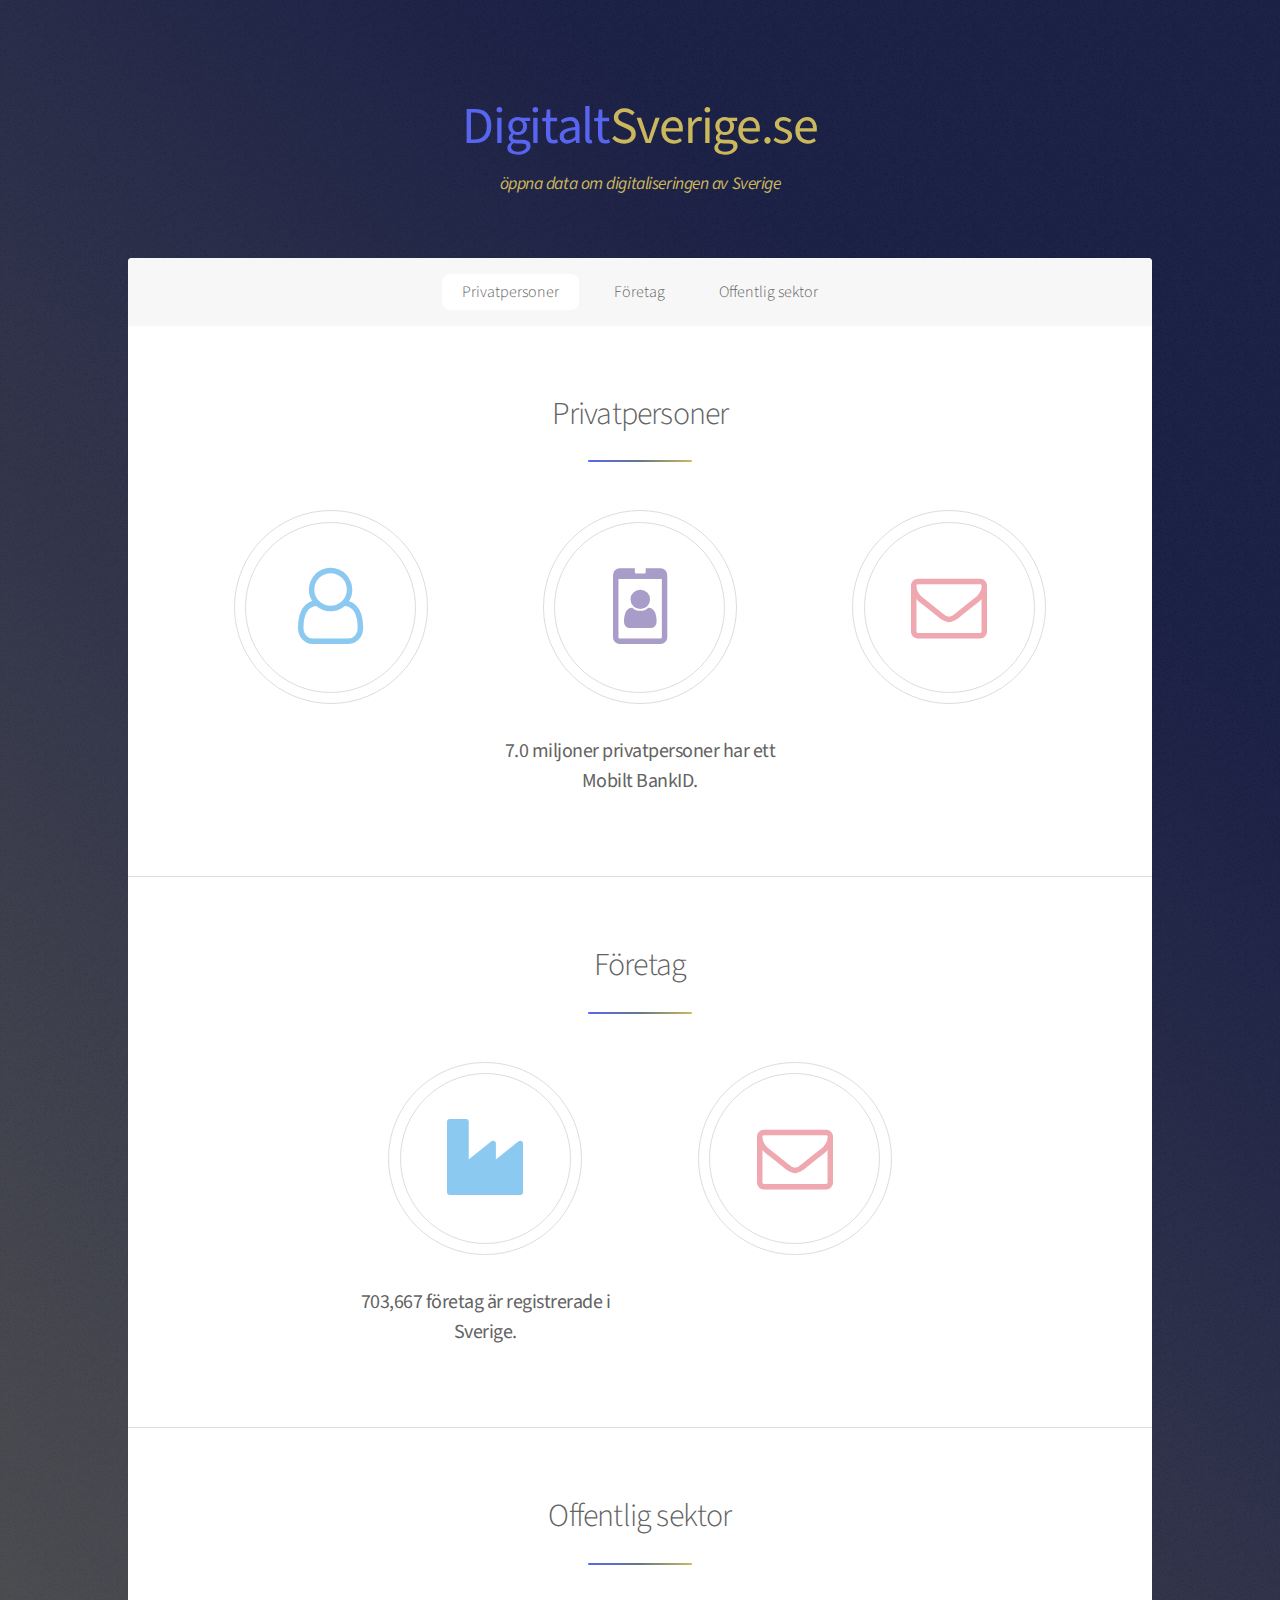
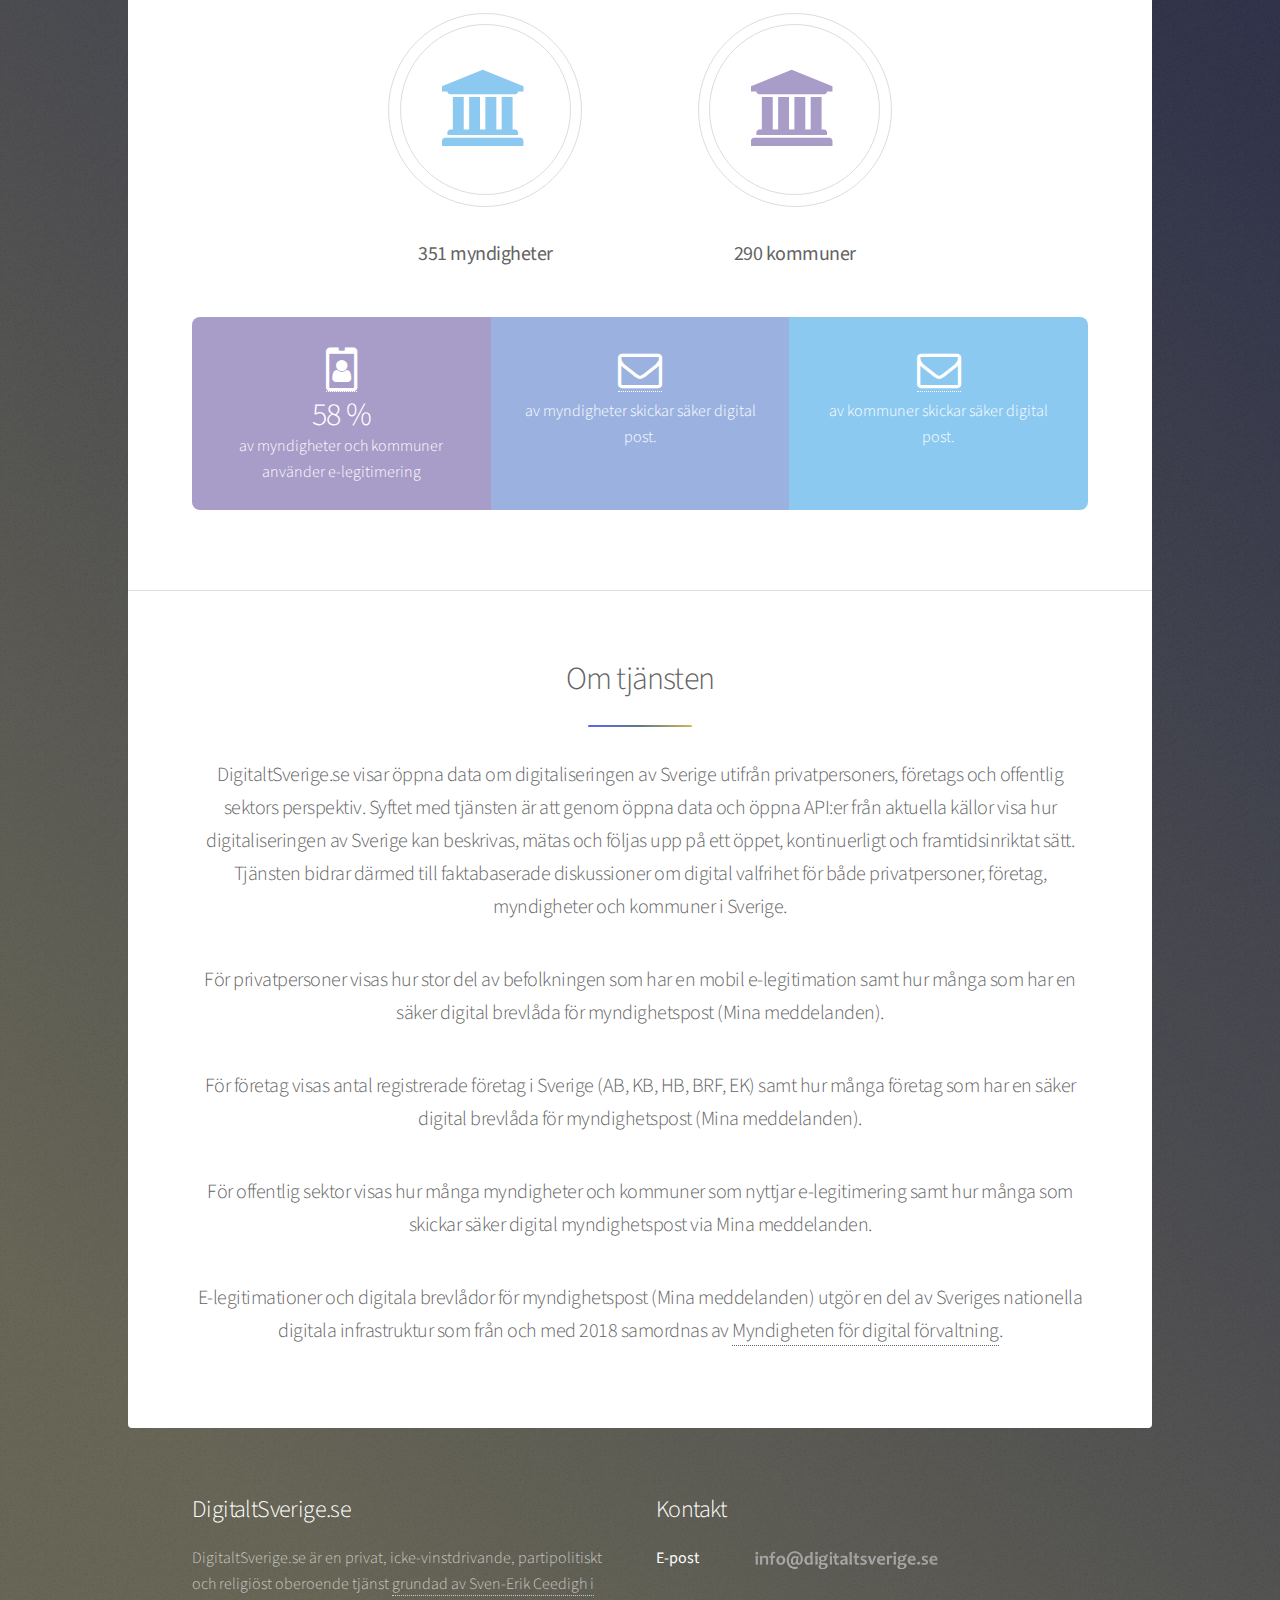
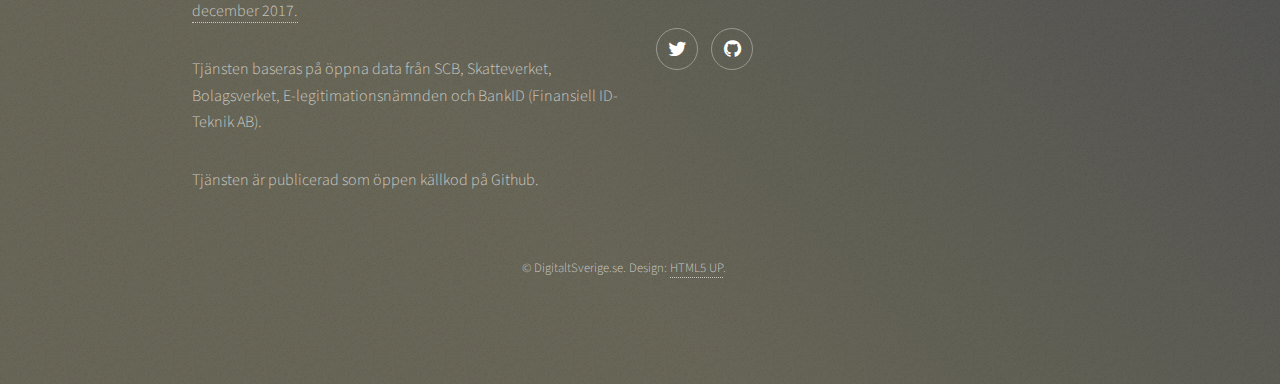
==== commit 8a2967e3: "Ändrat uppdaterad länk till SCB Myndighetsregistret Årsstatistik" ====
--- a/src/index.html
+++ b/src/index.html
@@ -125,7 +125,7 @@
 								<ul class="features">
 									<li>
 										<span class="icon major style5 fa-institution"></span>
-										<h3><strong><a href="http://www.myndighetsregistret.scb.se/Arsstatistik.aspx" target="_blank"><div id="stat-offentligsektor-myndigheter"></div></a></strong></h3>
+										<h3><strong><a href="http://www.myndighetsregistret.scb.se/Ar" target="_blank"><div id="stat-offentligsektor-myndigheter"></div></a></strong></h3>
 									</li>
 									<li>
 										<span class="icon major style3 fa-institution"></span>
@@ -172,7 +172,7 @@
 										som nyttjar e-legitimering samt hur många som skickar säker digital myndighetspost via Mina meddelanden.</p>
 									<p>E-legitimationer och digitala brevlådor för myndighetspost (Mina meddelanden) utgör en del av
 										Sveriges nationella digitala infrastruktur som från och med 2018 samordnas av
-										<a href="https://www.regeringen.se/rattsdokument/kommittedirektiv/2017/12/dir.-2017117/" target="_blank">Myndigheten för digital förvaltning</a>.</p>
+										<a href="https://digg.se/" target="_blank">Myndigheten för digital förvaltning</a>.</p>
 								</header>
 							</section>
 
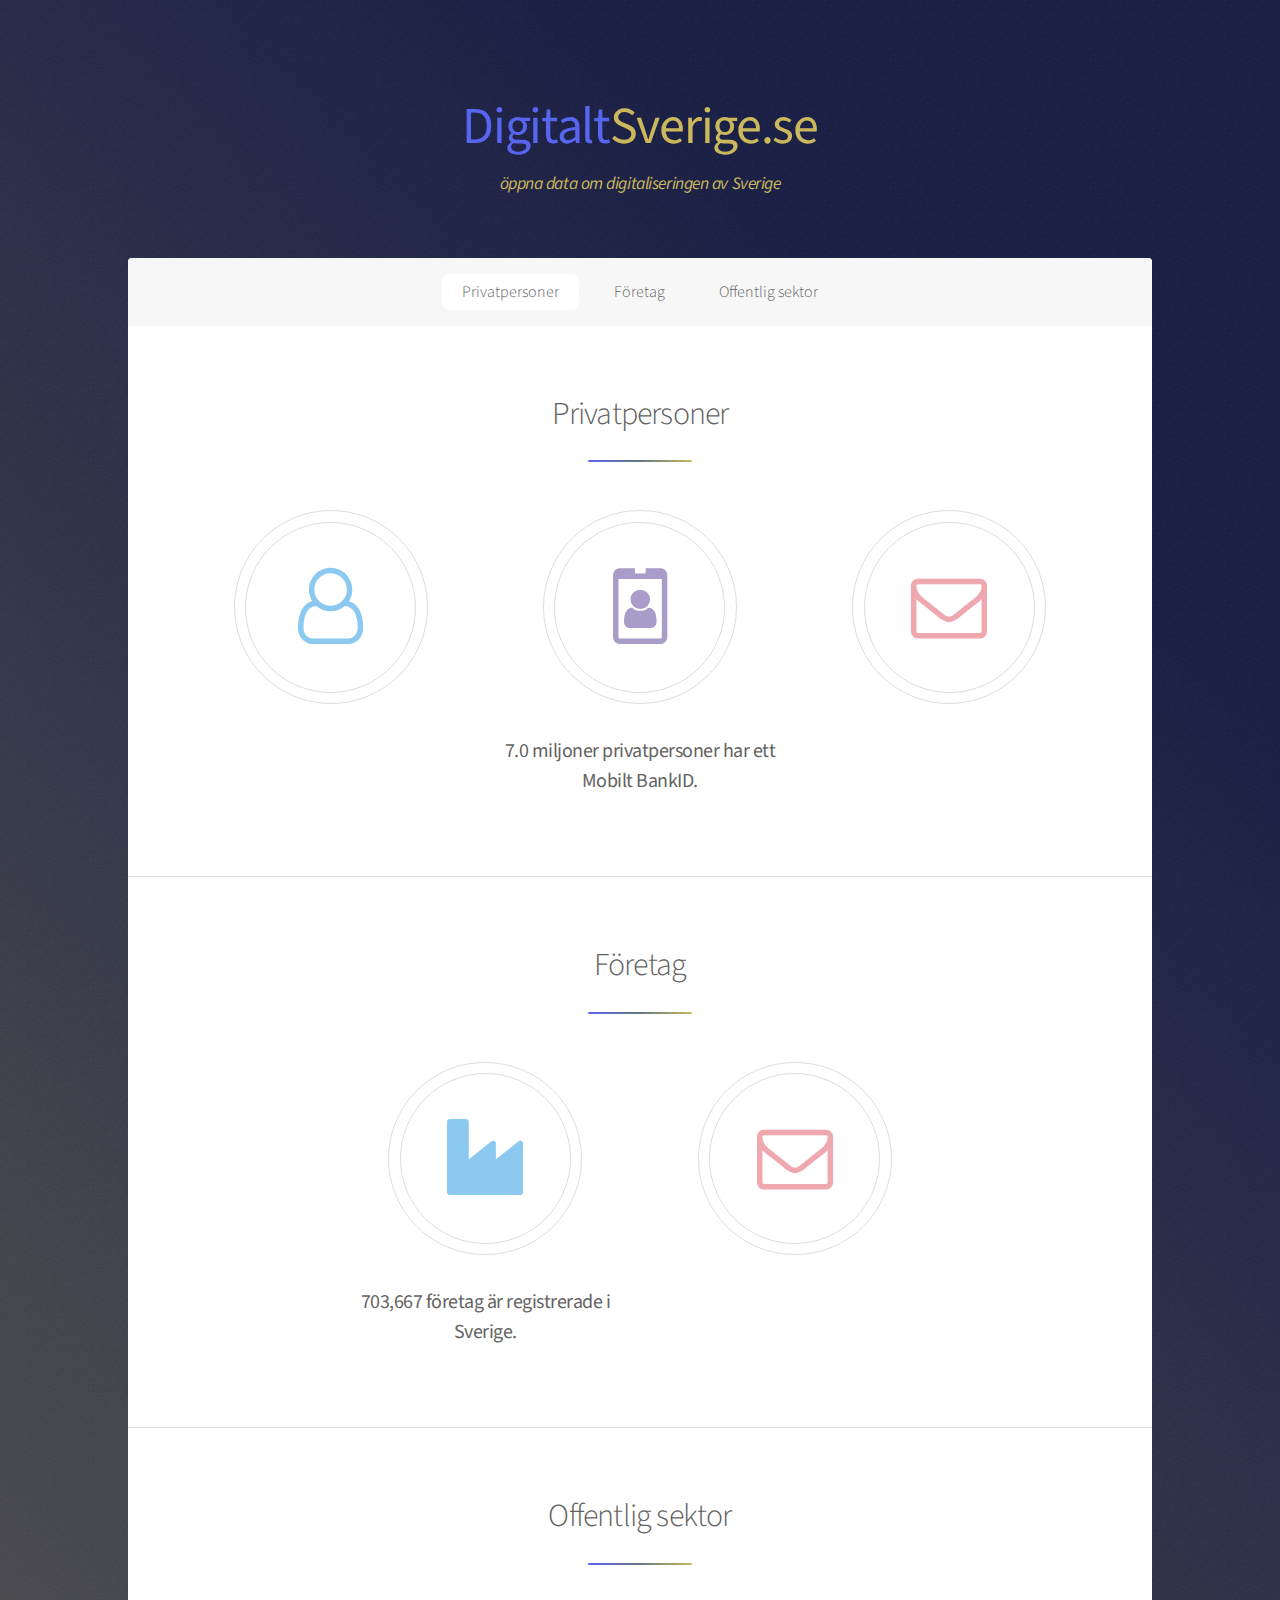
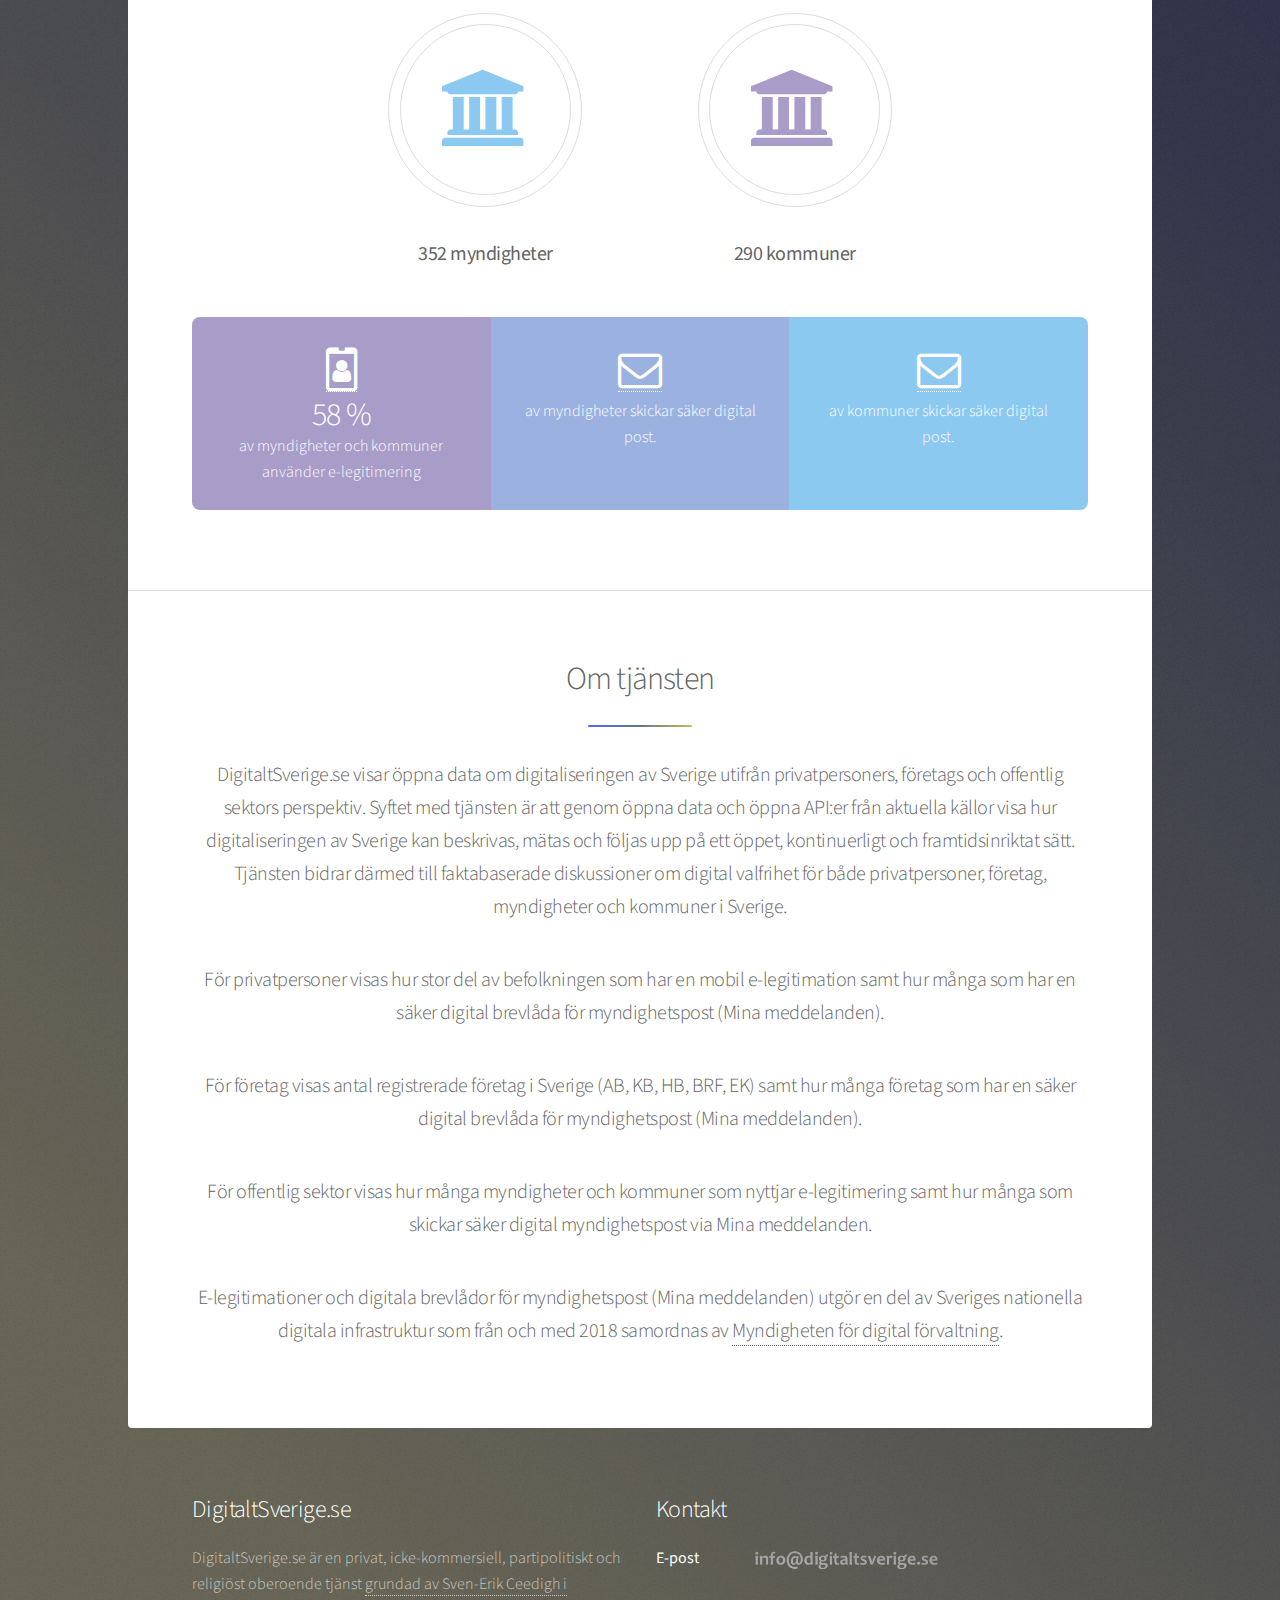
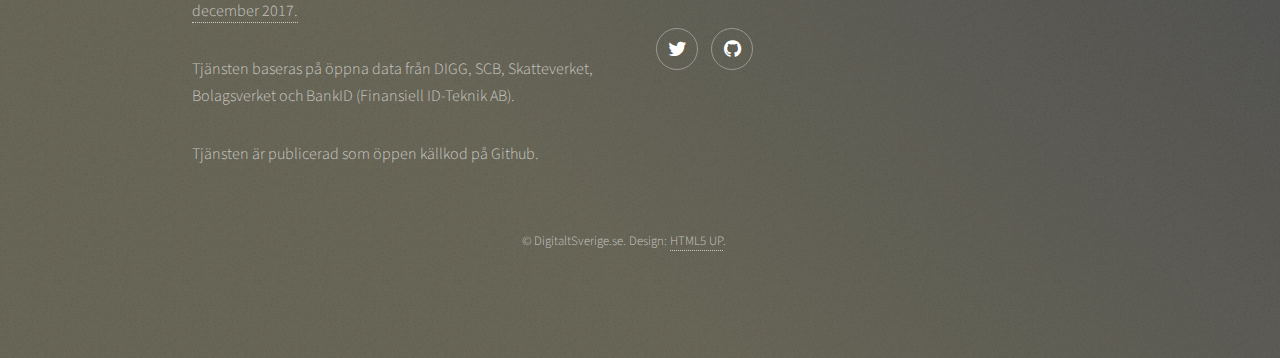
==== commit 9d9b3b48: "Ändrat datakälla från E-legitimationsnämnden till DIGG" ====
--- a/src/index.html
+++ b/src/index.html
@@ -182,8 +182,8 @@
 					<footer id="footer">
 						<section>
 							<h2>DigitaltSverige.se</h2>
-							<p>DigitaltSverige.se är en privat, icke-vinstdrivande, partipolitiskt och religiöst oberoende tjänst <a href="https://www.linkedin.com/pulse/%C3%B6ppna-data-f%C3%B6r-ett-digitalt-sverige-sven-erik-ceedigh/" target="_blank">grundad av Sven-Erik Ceedigh i december 2017.</a></p>
-							<p>Tjänsten baseras på öppna data från SCB, Skatteverket, Bolagsverket, E-legitimationsnämnden och BankID (Finansiell ID-Teknik AB).</p>
+							<p>DigitaltSverige.se är en privat, icke-kommersiell, partipolitiskt och religiöst oberoende tjänst <a href="https://www.linkedin.com/pulse/%C3%B6ppna-data-f%C3%B6r-ett-digitalt-sverige-sven-erik-ceedigh/" target="_blank">grundad av Sven-Erik Ceedigh i december 2017.</a></p>
+							<p>Tjänsten baseras på öppna data från DIGG, SCB, Skatteverket, Bolagsverket och BankID (Finansiell ID-Teknik AB).</p>
 							<p>Tjänsten är publicerad som öppen källkod på Github.</p>
 						</section>
 						<section>
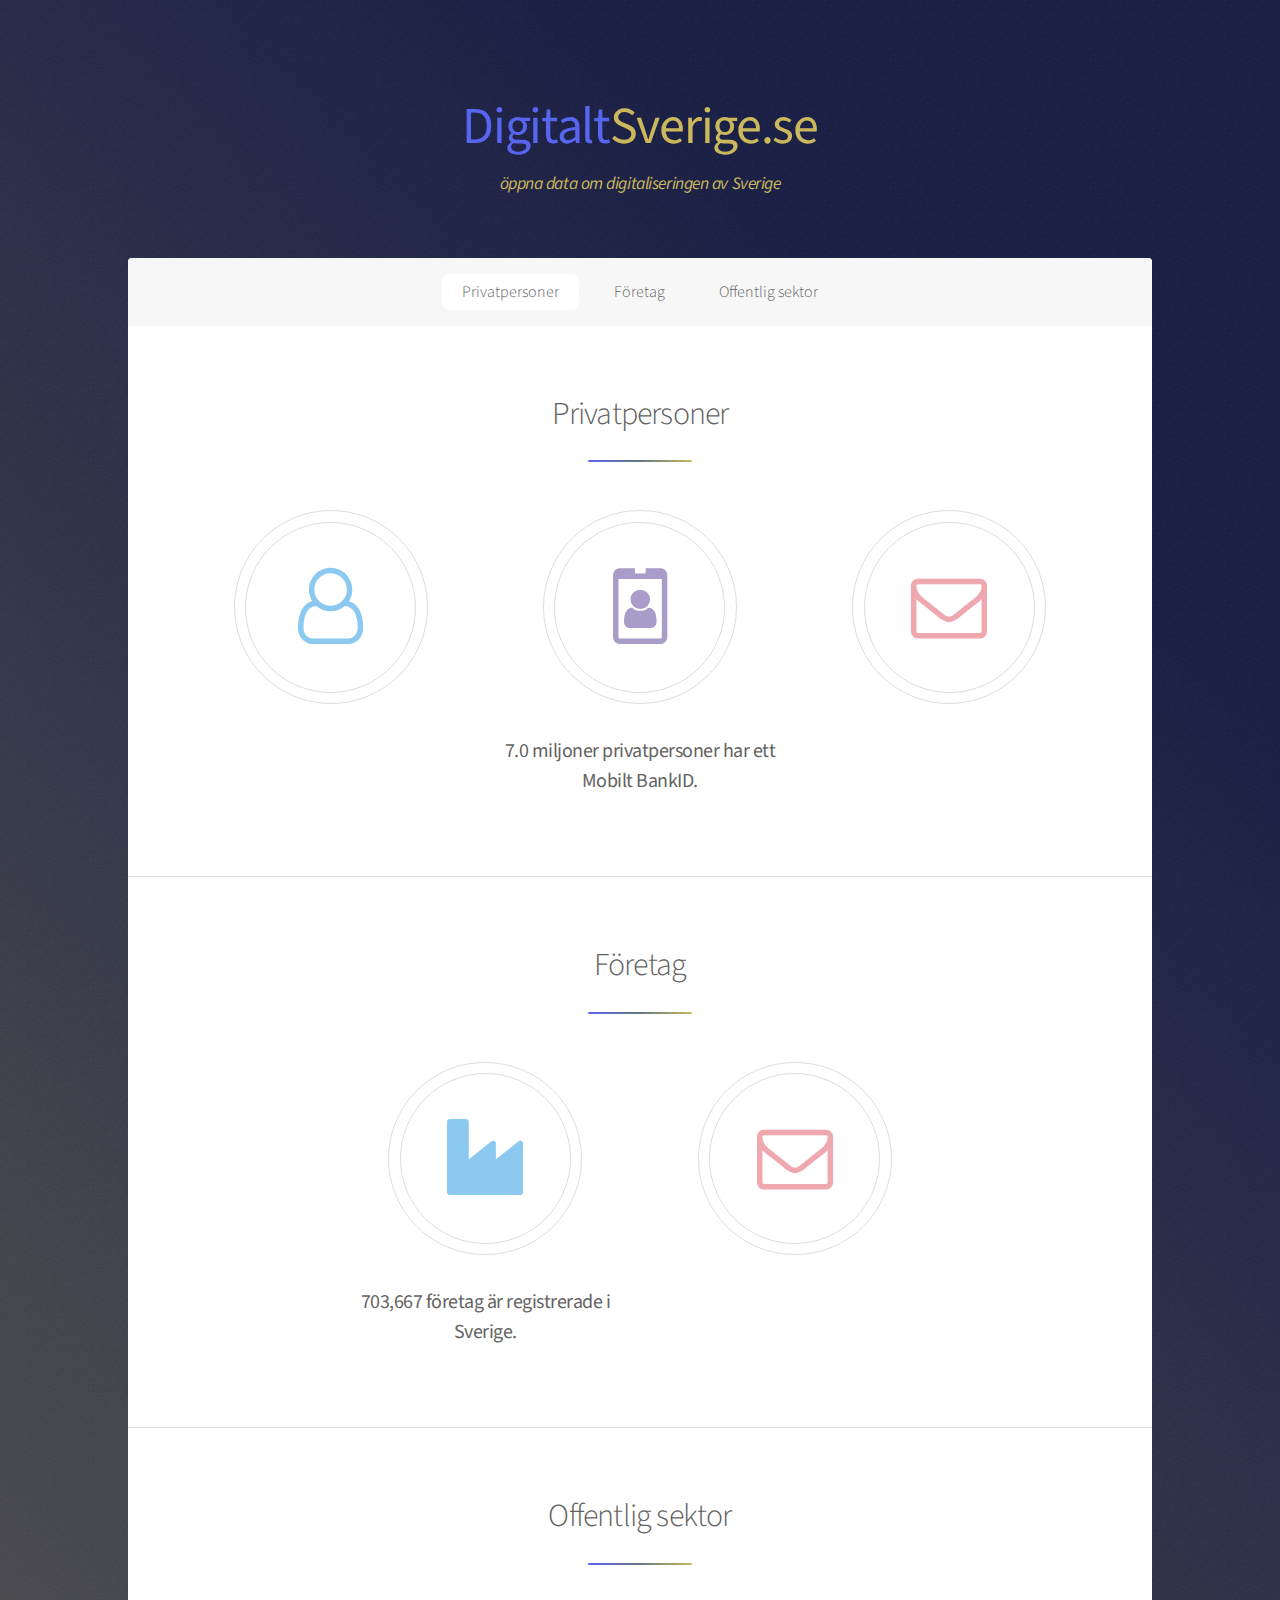
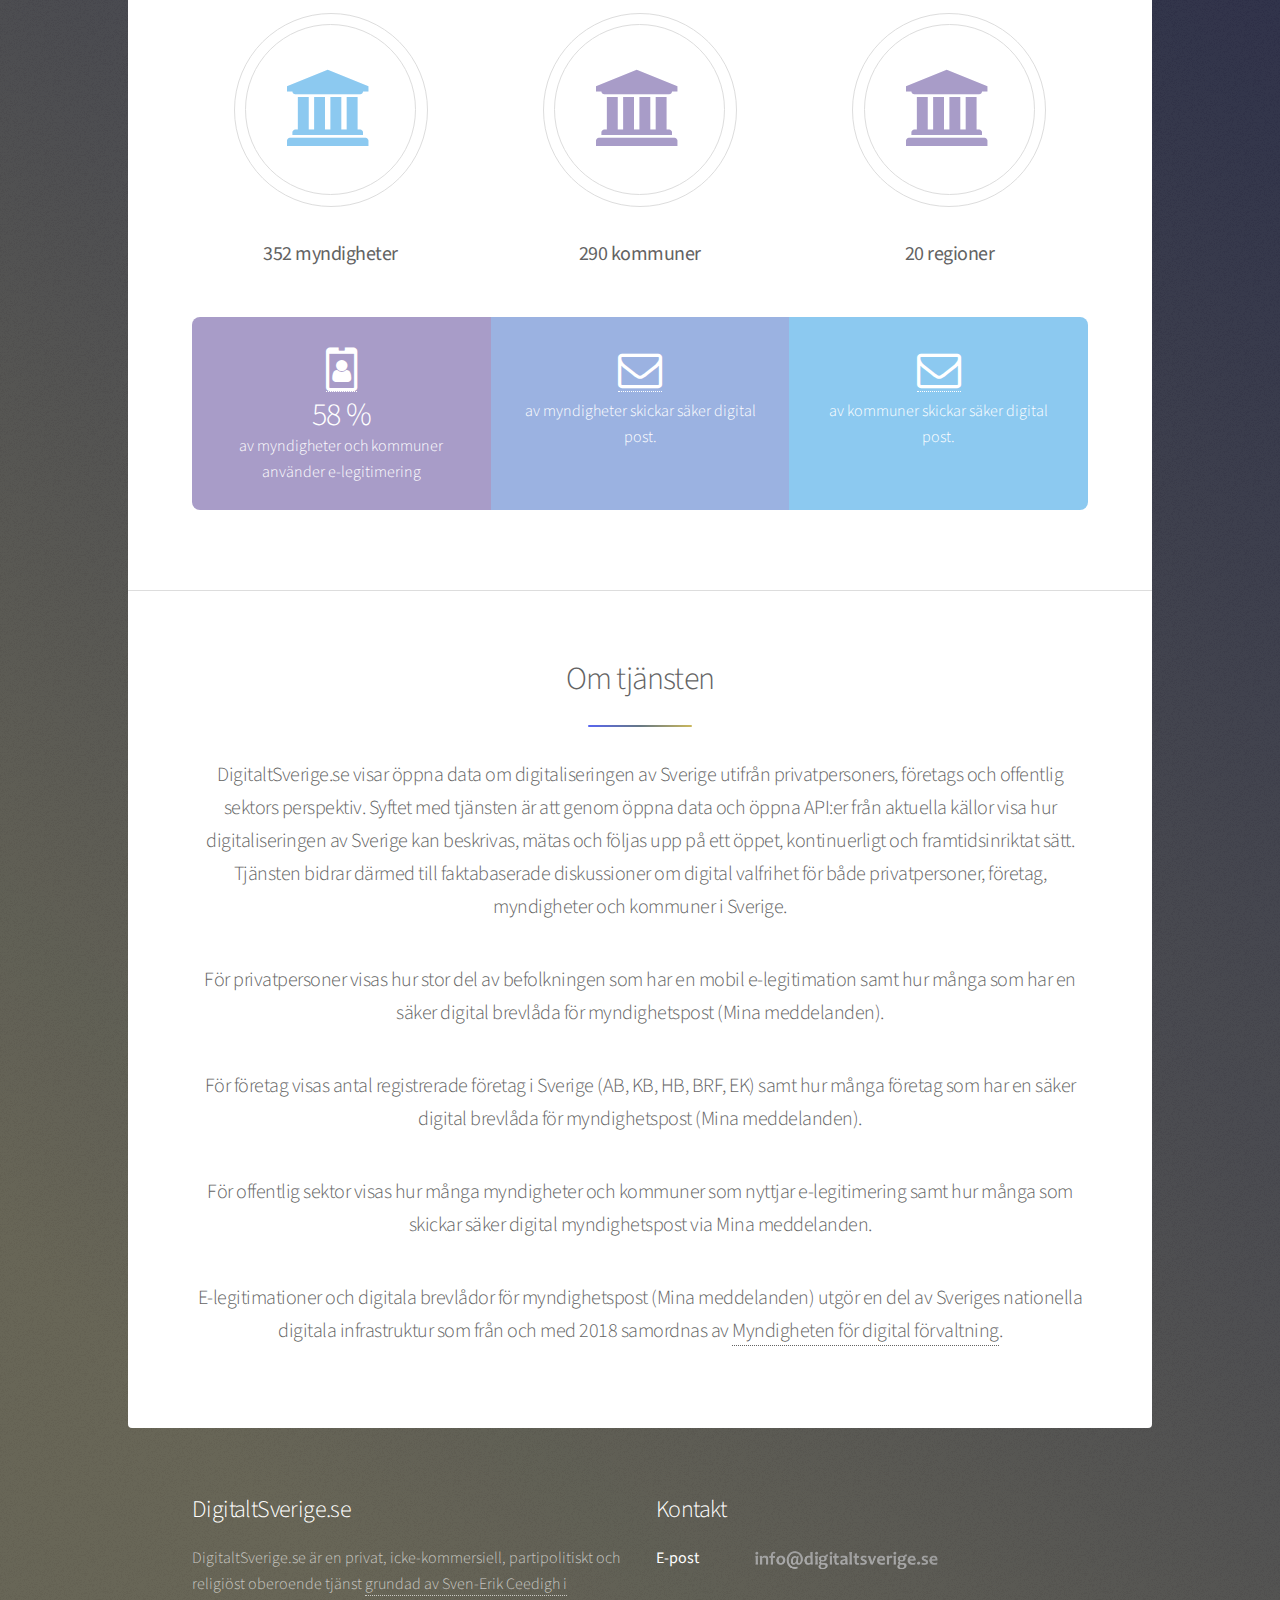
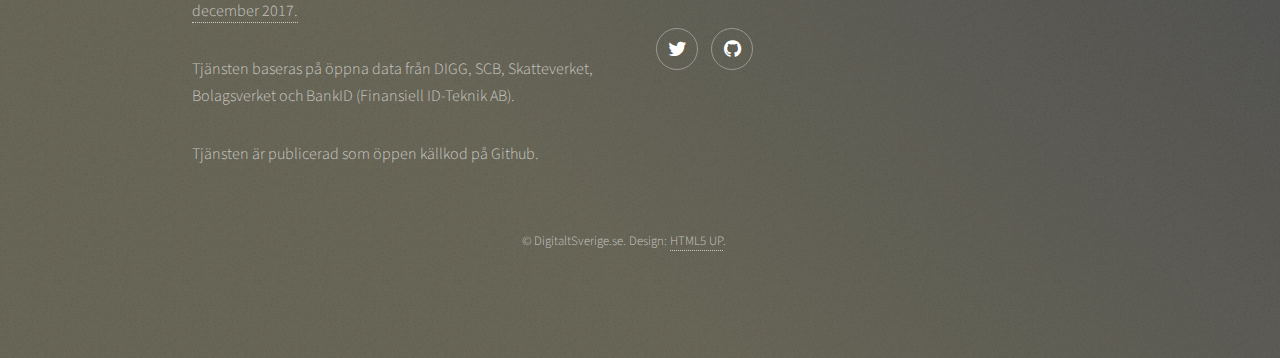
==== commit cfae268b: "Ny information om SKL:s 20 regioner" ====
--- a/src/index.html
+++ b/src/index.html
@@ -131,6 +131,10 @@
 										<span class="icon major style3 fa-institution"></span>
 										<h3><strong><a href="https://skl.se/tjanster/kommunerlandsting/faktakommunerochlandsting.432.html" target="_blank"><div id="stat-offentligsektor-kommuner"></div></a></strong></h3>
 									</li>
+									<li>
+										<span class="icon major style3 fa-institution"></span>
+										<h3><strong><a href="https://skl.se/tjanster/kommunerlandsting/faktakommunerochlandsting.432.html" target="_blank"><div id="stat-offentligsektor-regioner"></div></a></strong></h3>
+									</li>
 								</ul>
 								<ul class="statistics">
 									<li class="style3">
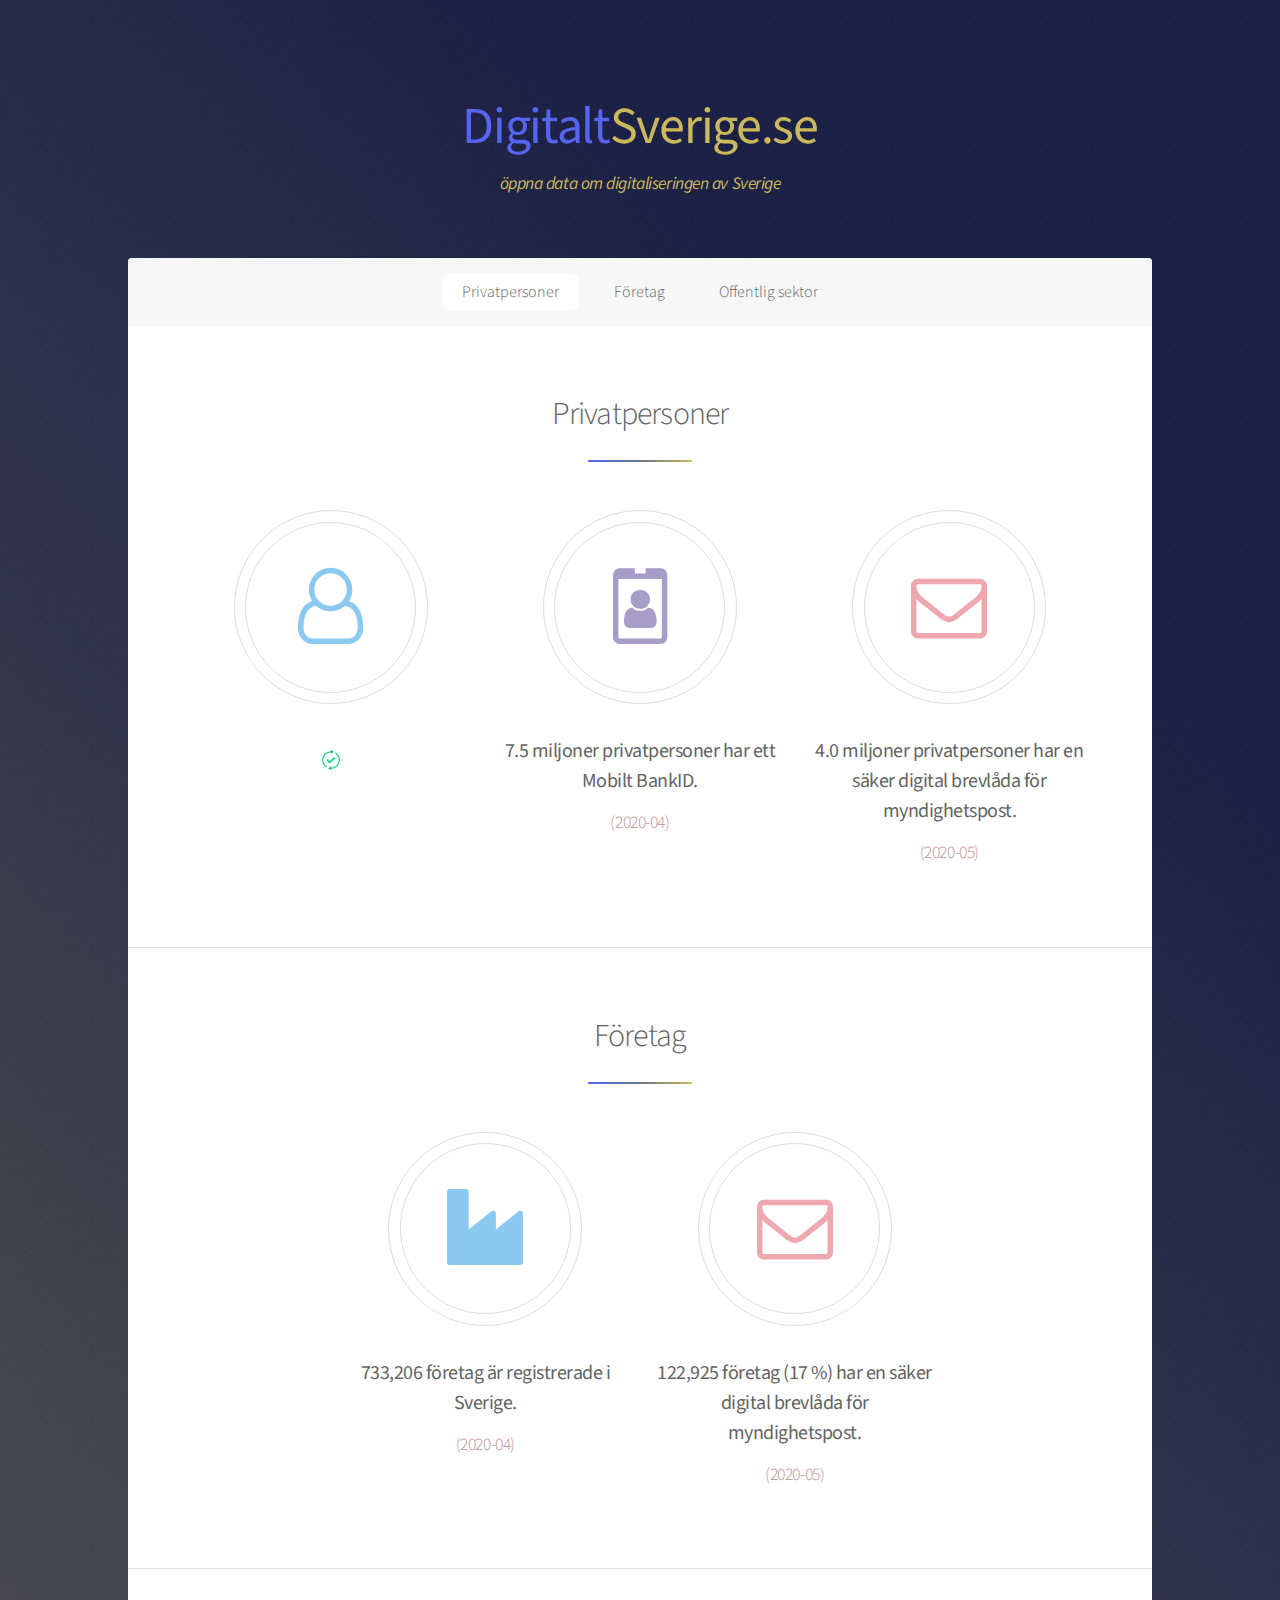
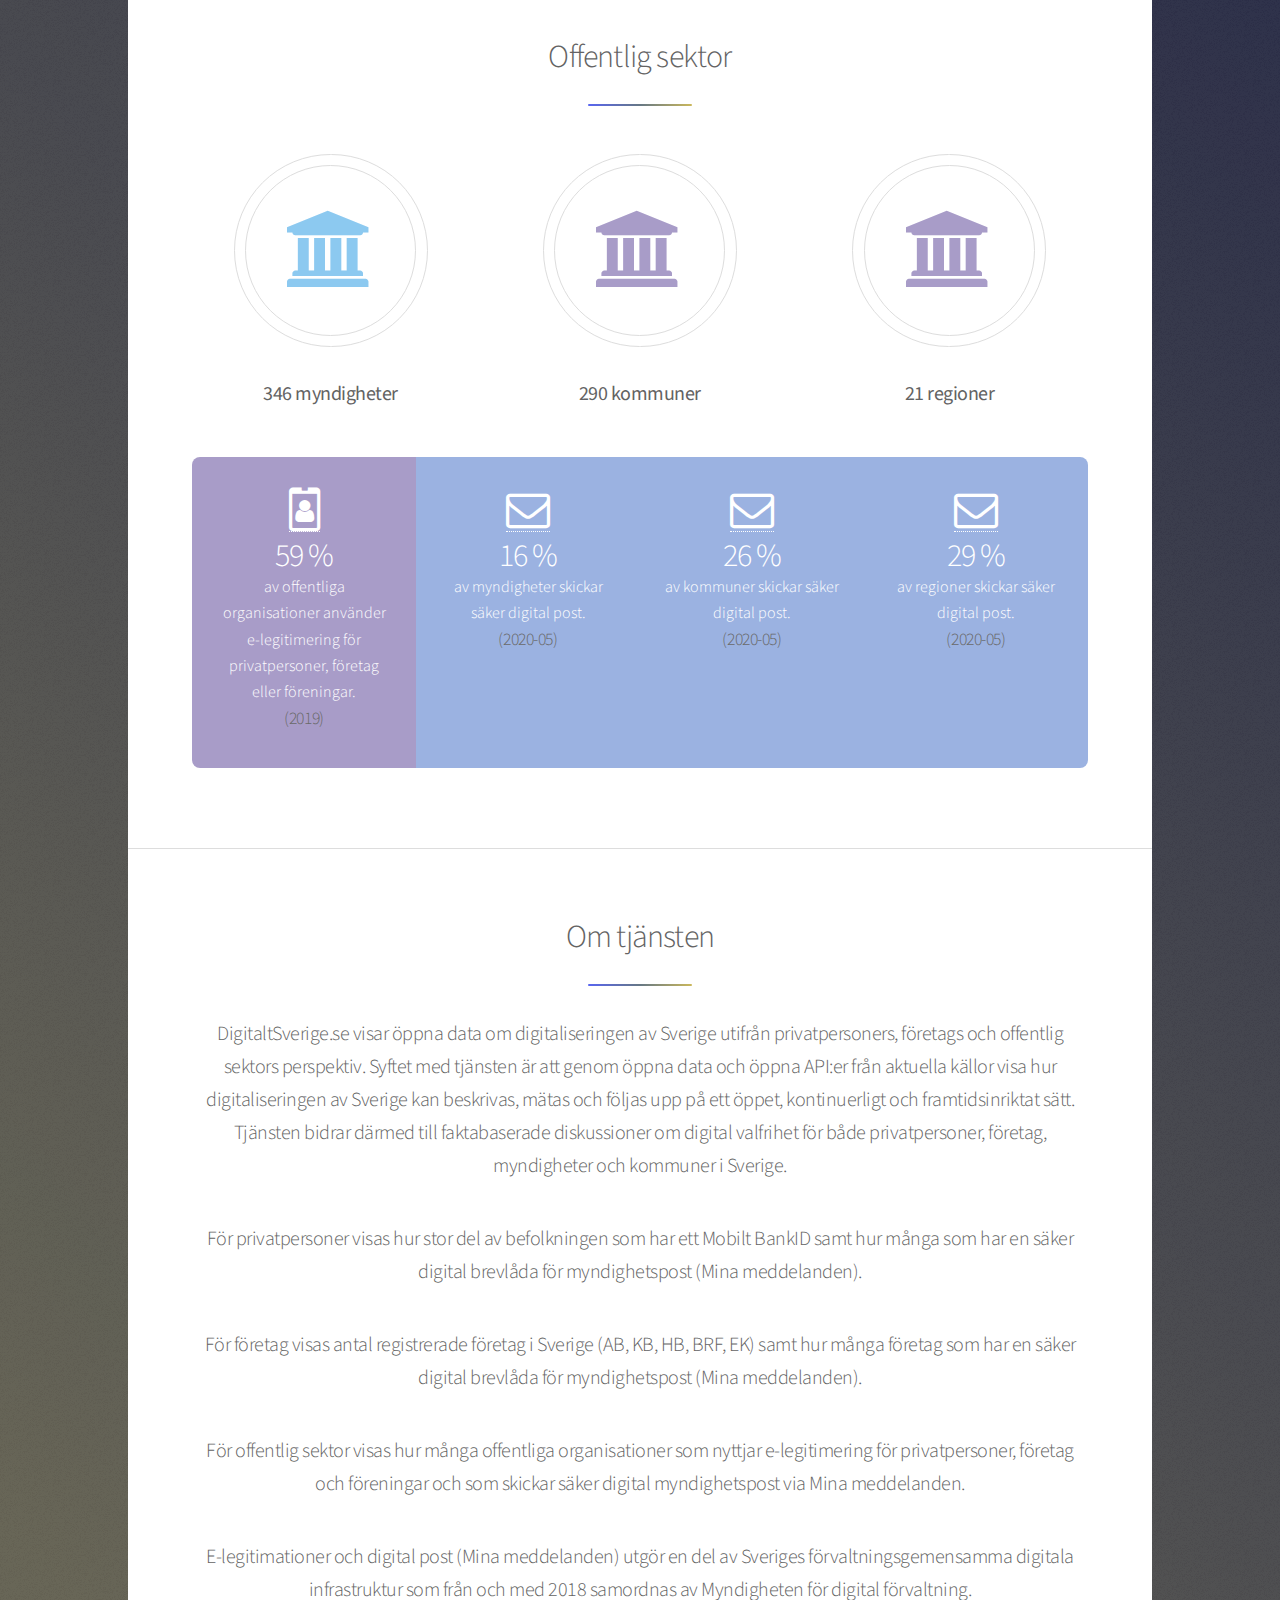
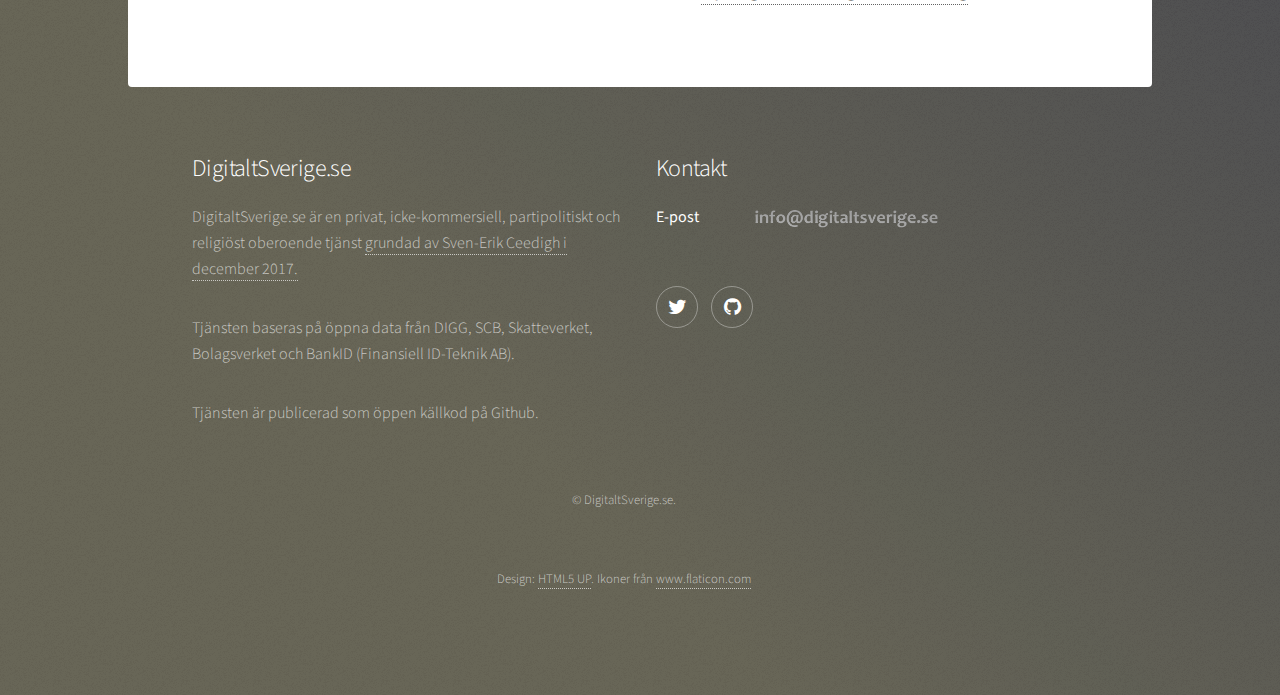
==== commit 5825d719: "Inaktiverat MM via Skatteverkets API. Lagt till statistikdatum." ====
--- a/src/index.html
+++ b/src/index.html
@@ -30,8 +30,8 @@
 
 			function fetchData() {
 				fetchSCBData();
+				fetchMMData();
 				// fetchKommuner(); // inaktiverat p.g.a. icke-deterministisk asynkronitet
-				fetchMMData();
 			}
 
 			function isIE() {
@@ -78,14 +78,17 @@
 									<li>
 										<span class="icon major style5 fa-user-o"></span>
 										<h3><strong><a href="https://www.scb.se/hitta-statistik/statistik-efter-amne/befolkning/befolkningens-sammansattning/befolkningsstatistik/" target="_blank"><div id="stat-befolkning"></div></a></strong></h3>
+										<img src="img/icon-updated.svg" alt="senast uppdaterad" width="20" height="20"></img>
 									</li>
 									<li>
 										<span class="icon major style3 fa-id-badge"></span>
 										<h3><strong><a href="https://www.bankid.com/om-oss/statistik" target="_blank"><div id="stat-mobiltbankid"></div></a></strong></h3>
+										<h4 style="color:RosyBrown;"><div id="stat-mobiltbankid-datum"></div></h4>
 									</li>
 									<li>
 										<span class="icon major style1 fa-envelope-o"></span>
-										<h3><strong><a href="https://skatteverket.entryscape.net/#view=dataset&resource=https://skatteverket.entryscape.net/store/9/resource/194" target="_blank"><div id="stat-mm-privat"></div></a></strong></h3>
+										<h3><strong><div id="stat-mm-privat"></div></strong></h3>
+										<h4 style="color:RosyBrown;"><div id="stat-mm-privat-datum"></div></h4>
 									</li>
 								</ul>
 								<!--<footer class="major">
@@ -104,10 +107,12 @@
 									<li>
 										<span class="icon major style5 fa-industry"></span>
 										<h3><strong><a href="https://www.bolagsverket.se/be/sok/etjanster/statistik/statistik-1.3538" target="_blank"><div id="stat-foretag"></div></a></strong></h3>
+										<h4 style="color:RosyBrown;"><div id="stat-foretag-datum"></div></h4>
 									</li>
 									<li>
 										<span class="icon major style1 fa-envelope-o"></span>
-										<h3><strong><a href="https://skatteverket.entryscape.net/#view=dataset&resource=https://skatteverket.entryscape.net/store/9/resource/194" target="_blank"><div id="stat-mm-foretag"></div></a></strong></h3>
+										<h3><strong><div id="stat-mm-foretag"></div></strong></h3>
+										<h4 style="color:RosyBrown;"><div id="stat-mm-foretag-datum"></div></h4>
 									</li>
 								</ul>
 								<!--<footer class="major">
@@ -138,16 +143,24 @@
 								</ul>
 								<ul class="statistics">
 									<li class="style3">
-										<a href="https://elegnamnden.se/download/18.4498694515fe27cdbcf1557/1517417623320/Resultat-fran-e-legitimationsenkaten-2017.pdf" target="_blank"><span class="icon fa-id-badge"></span></a>
-										<strong>58 %</strong> av myndigheter och kommuner använder e-legitimering
+										<a href="https://www.digg.se/globalassets/rapport-e-legitimering-2019---slutversion-v2.pdf" target="_blank"><span class="icon fa-id-badge"></span></a>
+										<strong>59 %</strong> av offentliga organisationer använder e-legitimering för privatpersoner, företag eller föreningar.
+										<h4 style="color:DimGrey;"><div id="stat-eid-datum">(2019)</div></h4>
 									</li>
 									<li class="style4">
-										<a href="https://skatteverket.entryscape.net/#view=dataset&resource=https://skatteverket.entryscape.net/store/9/resource/547" target="_blank"><span class="icon fa-envelope-o"></span></a>
+										<a href="https://www.digg.se/nationella-digitala-tjanster/digital-post" target="_blank"><span class="icon fa-envelope-o"></span></a>
 										<strong><div id="stat-mm-myndigheter"></div></strong> av myndigheter skickar säker digital post.
-									</li>
-									<li class="style5">
-										<a href="https://skatteverket.entryscape.net/#view=dataset&resource=https://skatteverket.entryscape.net/store/9/resource/547" target="_blank"><span class="icon fa-envelope-o"></span></a>
+										<h4 style="color:DimGrey;"><div id="stat-mm-myndigheter-datum">(2020-05)</div></h4>
+									</li>
+									<li class="style4">
+										<a href="https://www.digg.se/nationella-digitala-tjanster/digital-post" target="_blank"><span class="icon fa-envelope-o"></span></a>
 										<strong><div id="stat-mm-kommuner"></div></strong> av kommuner skickar säker digital post.
+										<h4 style="color:DimGrey;"><div id="stat-mm-kommuner-datum">(2020-05)</div></h4>
+									</li>
+									<li class="style4">
+										<a href="https://www.digg.se/nationella-digitala-tjanster/digital-post" target="_blank"><span class="icon fa-envelope-o"></span></a>
+										<strong><div id="stat-mm-regioner"></div></strong> av regioner skickar säker digital post.
+										<h4 style="color:DimGrey;"><div id="stat-mm-kommuner-datum">(2020-05)</div></h4>
 									</li>
 								</ul>
 								<!--<footer class="major">
@@ -168,14 +181,14 @@
 										på ett öppet, kontinuerligt och framtidsinriktat sätt. Tjänsten bidrar därmed till
 										faktabaserade diskussioner om digital valfrihet för både privatpersoner, företag, myndigheter
 										och kommuner i Sverige.</p>
-									<p>För privatpersoner visas hur stor del av befolkningen som har en mobil e-legitimation samt
+									<p>För privatpersoner visas hur stor del av befolkningen som har ett Mobilt BankID samt
 										hur många som har en säker digital brevlåda för myndighetspost (Mina meddelanden).</p>
 									<p>För företag visas antal registrerade företag i Sverige (AB, KB, HB, BRF, EK) samt hur
 										många företag som har en säker digital brevlåda för myndighetspost (Mina meddelanden).</p>
-									<p>För offentlig sektor visas hur många myndigheter och kommuner
-										som nyttjar e-legitimering samt hur många som skickar säker digital myndighetspost via Mina meddelanden.</p>
-									<p>E-legitimationer och digitala brevlådor för myndighetspost (Mina meddelanden) utgör en del av
-										Sveriges nationella digitala infrastruktur som från och med 2018 samordnas av
+									<p>För offentlig sektor visas hur många offentliga organisationer
+										som nyttjar e-legitimering för privatpersoner, företag och föreningar och som skickar säker digital myndighetspost via Mina meddelanden.</p>
+									<p>E-legitimationer och digital post (Mina meddelanden) utgör en del av
+										Sveriges förvaltningsgemensamma digitala infrastruktur som från och med 2018 samordnas av
 										<a href="https://digg.se/" target="_blank">Myndigheten för digital förvaltning</a>.</p>
 								</header>
 							</section>
@@ -201,7 +214,8 @@
 								<li><a href="https://github.com/sceedigh/digitalt-sverige" target="_blank" class="icon fa-github alt"><span class="label">GitHub</span></a></li>
 							</ul>
 						</section>
-						<p class="copyright">&copy; DigitaltSverige.se. Design: <a href="https://html5up.net">HTML5 UP</a>.</p>
+						<p class="copyright">&copy; DigitaltSverige.se.</p>
+						<p class="copyright">Design: <a href="https://html5up.net">HTML5 UP</a>. Ikoner från <a href="https://www.flaticon.com/" title="Flaticon">www.flaticon.com</a></p>
 					</footer>
 
 			</div>
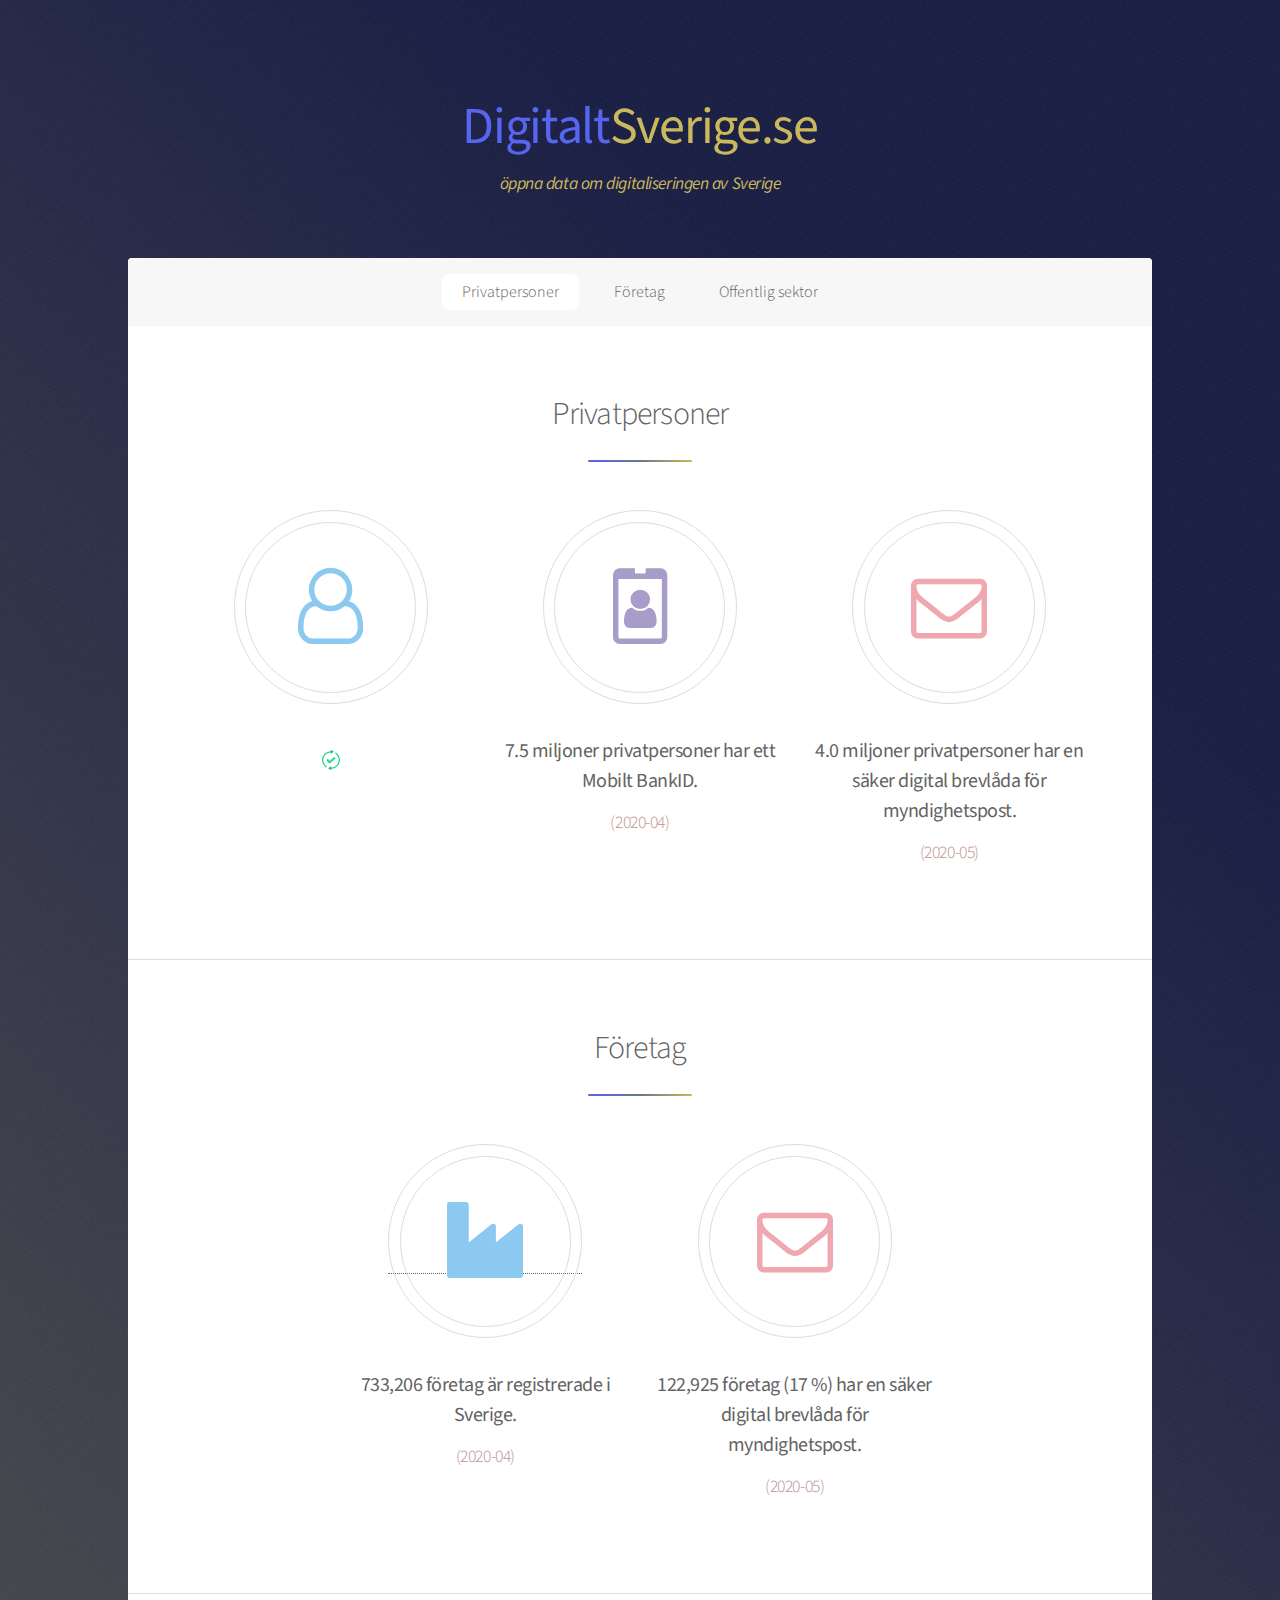
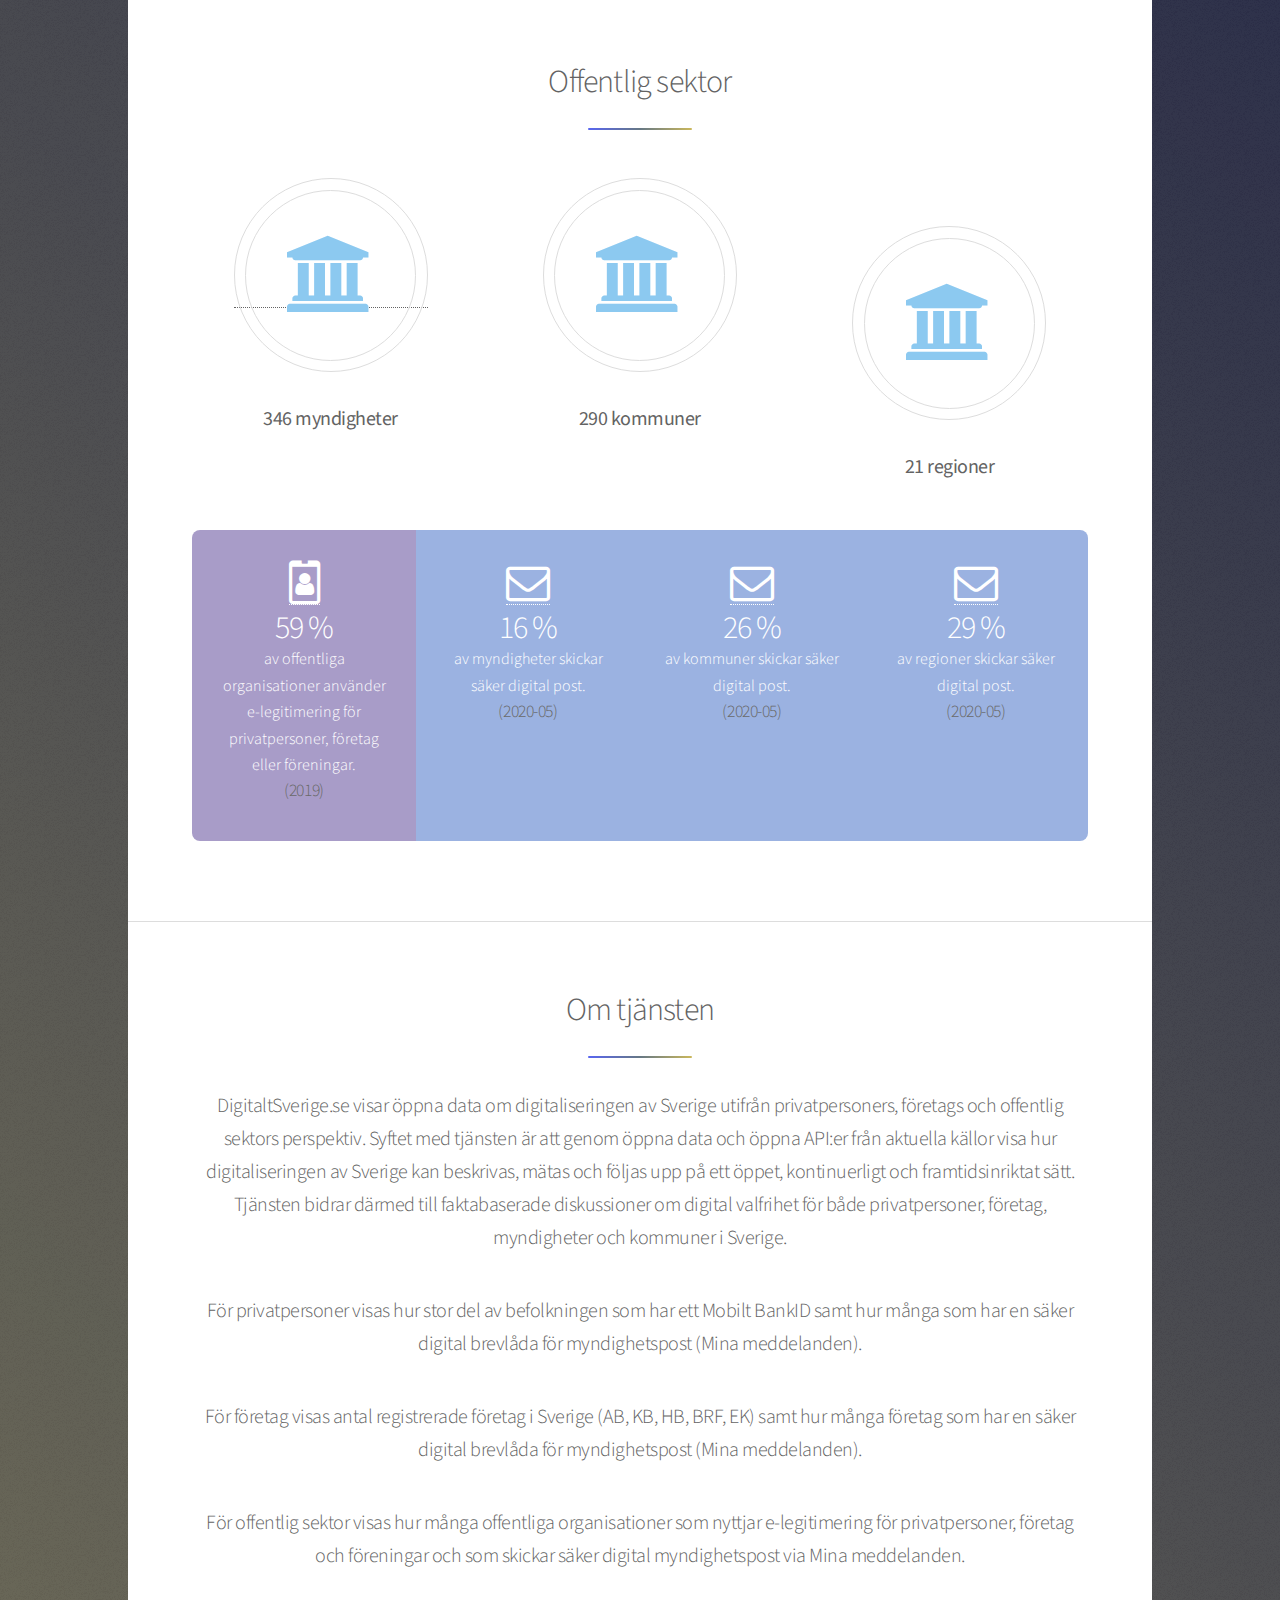
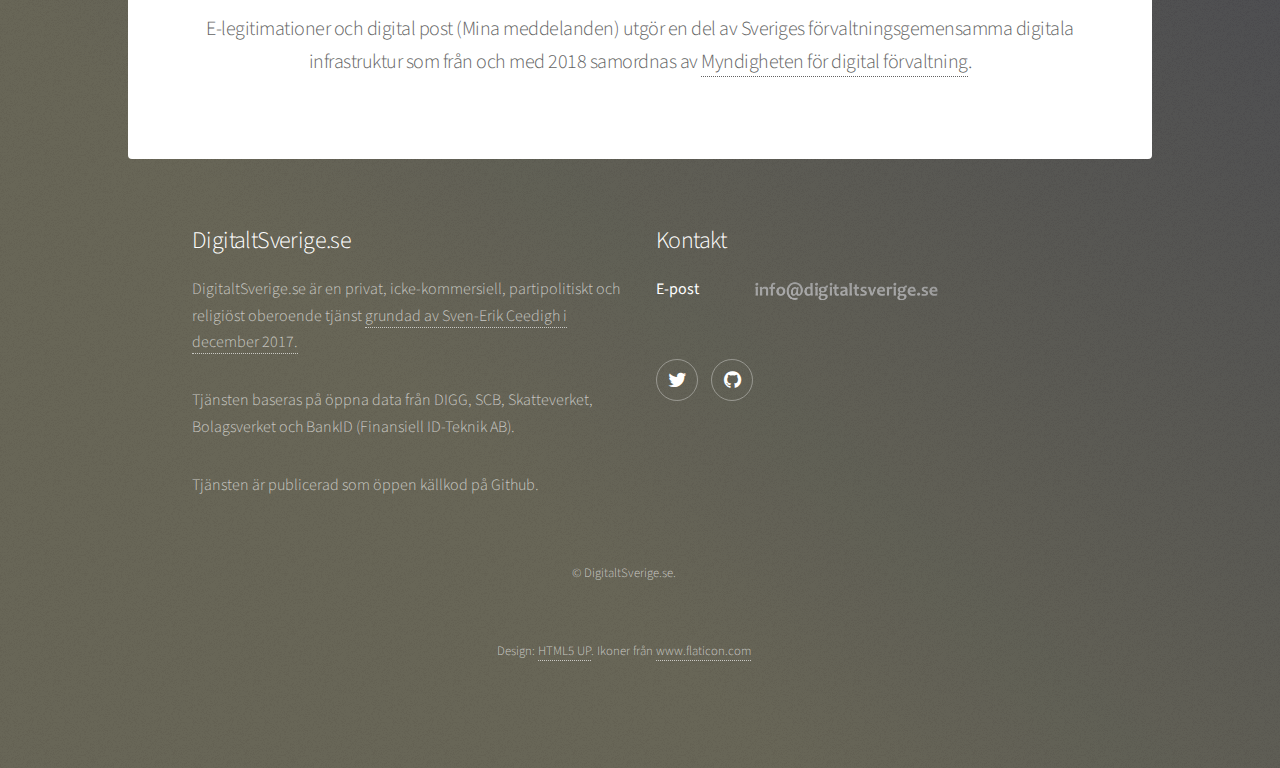
==== commit ab87801f: "Uppdaterat gamla länkar" ====
--- a/src/index.html
+++ b/src/index.html
@@ -87,7 +87,7 @@
 									</li>
 									<li>
 										<span class="icon major style1 fa-envelope-o"></span>
-										<h3><strong><div id="stat-mm-privat"></div></strong></h3>
+										<h3><strong><a href="https://www.digg.se/digital-post/offentlig-aktor/statistik-och-prognoser" target="_blank"><div id="stat-mm-privat"></div></strong></h3>
 										<h4 style="color:RosyBrown;"><div id="stat-mm-privat-datum"></div></h4>
 									</li>
 								</ul>
@@ -111,7 +111,7 @@
 									</li>
 									<li>
 										<span class="icon major style1 fa-envelope-o"></span>
-										<h3><strong><div id="stat-mm-foretag"></div></strong></h3>
+										<h3><strong><a href="https://www.digg.se/digital-post/offentlig-aktor/statistik-och-prognoser" target="_blank"><div id="stat-mm-foretag"></div></strong></h3>
 										<h4 style="color:RosyBrown;"><div id="stat-mm-foretag-datum"></div></h4>
 									</li>
 								</ul>
@@ -133,32 +133,32 @@
 										<h3><strong><a href="http://www.myndighetsregistret.scb.se/Ar" target="_blank"><div id="stat-offentligsektor-myndigheter"></div></a></strong></h3>
 									</li>
 									<li>
-										<span class="icon major style3 fa-institution"></span>
+										<span class="icon major style5 fa-institution"></span>
 										<h3><strong><a href="https://skl.se/tjanster/kommunerlandsting/faktakommunerochlandsting.432.html" target="_blank"><div id="stat-offentligsektor-kommuner"></div></a></strong></h3>
 									</li>
 									<li>
-										<span class="icon major style3 fa-institution"></span>
+										<span class="icon major style5 fa-institution"></span>
 										<h3><strong><a href="https://skl.se/tjanster/kommunerlandsting/faktakommunerochlandsting.432.html" target="_blank"><div id="stat-offentligsektor-regioner"></div></a></strong></h3>
 									</li>
 								</ul>
 								<ul class="statistics">
 									<li class="style3">
-										<a href="https://www.digg.se/globalassets/rapport-e-legitimering-2019---slutversion-v2.pdf" target="_blank"><span class="icon fa-id-badge"></span></a>
+										<a href="https://www.digg.se/publicerat/publikationer/2019/e-legitimering-inom-den-offentliga-forvaltningen-2019" target="_blank"><span class="icon fa-id-badge"></span></a>
 										<strong>59 %</strong> av offentliga organisationer använder e-legitimering för privatpersoner, företag eller föreningar.
 										<h4 style="color:DimGrey;"><div id="stat-eid-datum">(2019)</div></h4>
 									</li>
 									<li class="style4">
-										<a href="https://www.digg.se/nationella-digitala-tjanster/digital-post" target="_blank"><span class="icon fa-envelope-o"></span></a>
+										<a href="https://www.digg.se/digital-post/offentlig-aktor/statistik-och-prognoser" target="_blank"><span class="icon fa-envelope-o"></span></a>
 										<strong><div id="stat-mm-myndigheter"></div></strong> av myndigheter skickar säker digital post.
 										<h4 style="color:DimGrey;"><div id="stat-mm-myndigheter-datum">(2020-05)</div></h4>
 									</li>
 									<li class="style4">
-										<a href="https://www.digg.se/nationella-digitala-tjanster/digital-post" target="_blank"><span class="icon fa-envelope-o"></span></a>
+										<a href="https://www.digg.se/digital-post/offentlig-aktor/statistik-och-prognoser" target="_blank"><span class="icon fa-envelope-o"></span></a>
 										<strong><div id="stat-mm-kommuner"></div></strong> av kommuner skickar säker digital post.
 										<h4 style="color:DimGrey;"><div id="stat-mm-kommuner-datum">(2020-05)</div></h4>
 									</li>
 									<li class="style4">
-										<a href="https://www.digg.se/nationella-digitala-tjanster/digital-post" target="_blank"><span class="icon fa-envelope-o"></span></a>
+										<a href="https://www.digg.se/digital-post/offentlig-aktor/statistik-och-prognoser" target="_blank"><span class="icon fa-envelope-o"></span></a>
 										<strong><div id="stat-mm-regioner"></div></strong> av regioner skickar säker digital post.
 										<h4 style="color:DimGrey;"><div id="stat-mm-kommuner-datum">(2020-05)</div></h4>
 									</li>
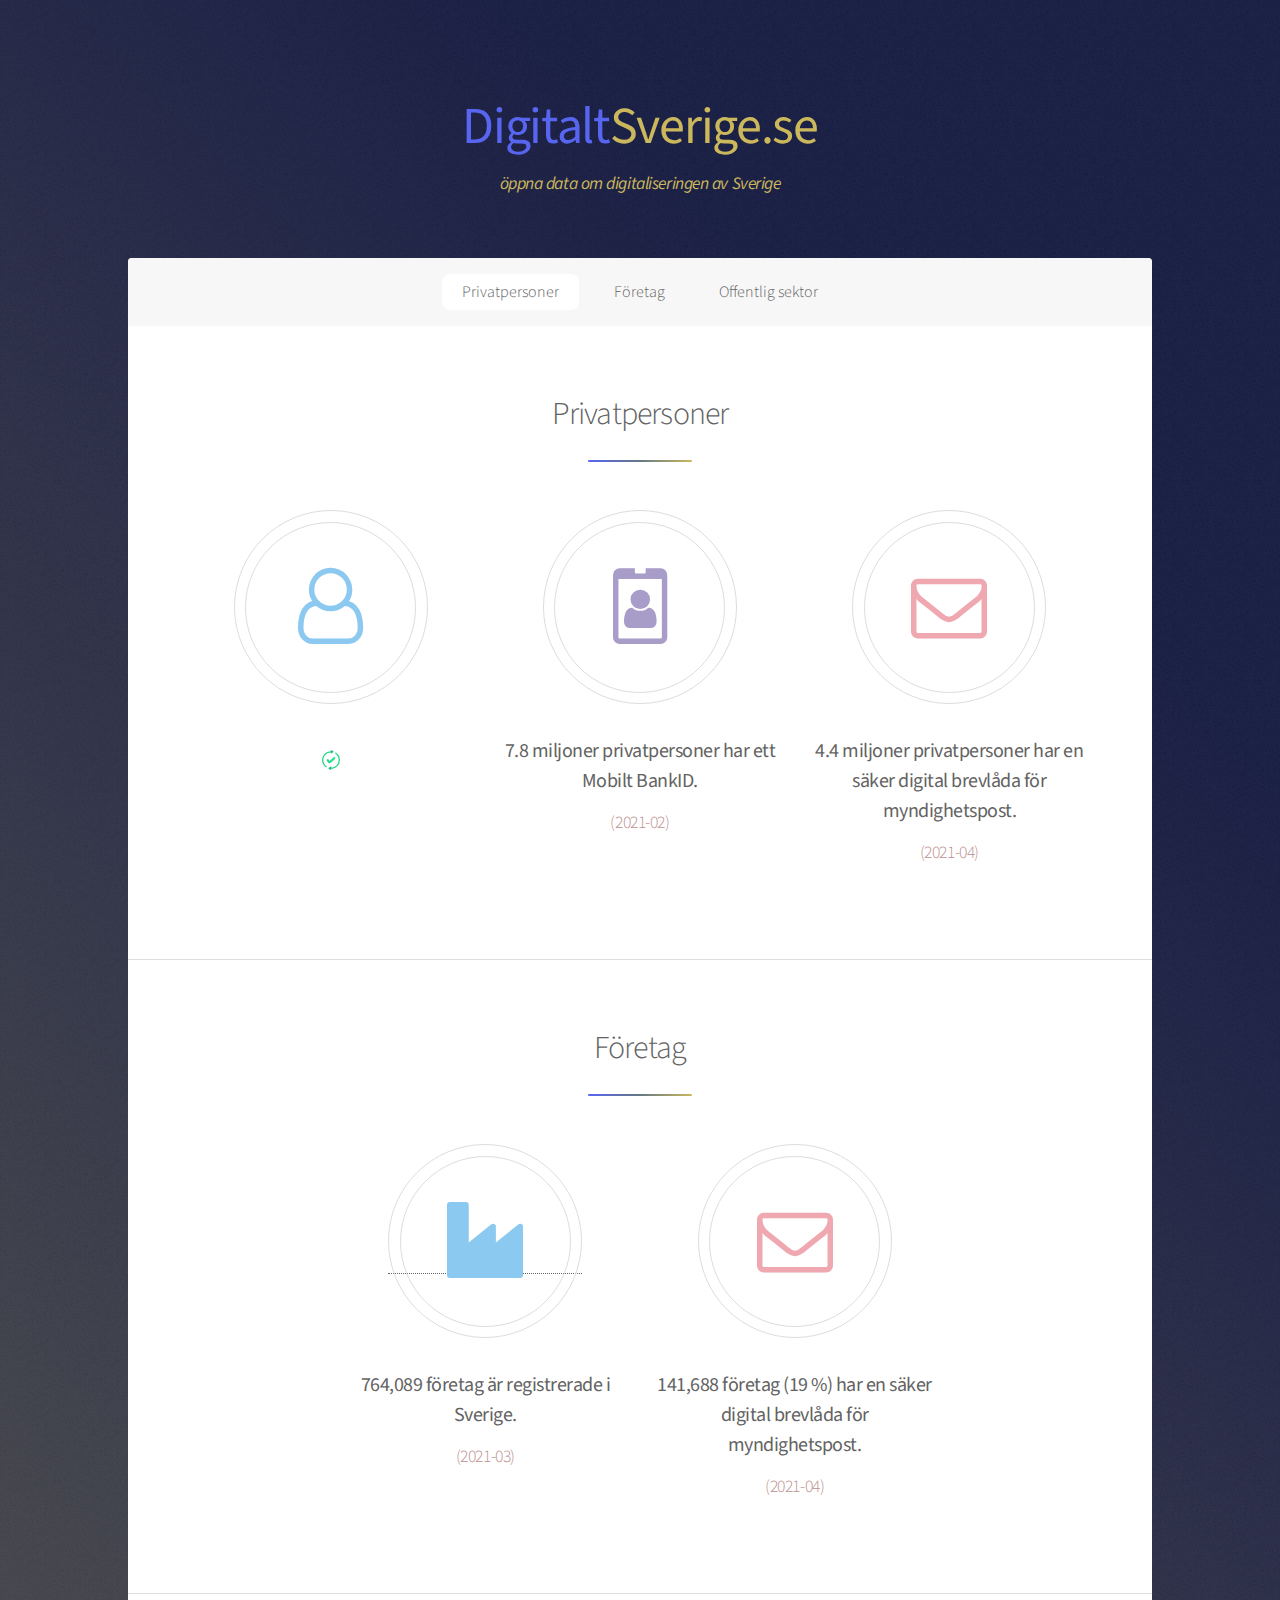
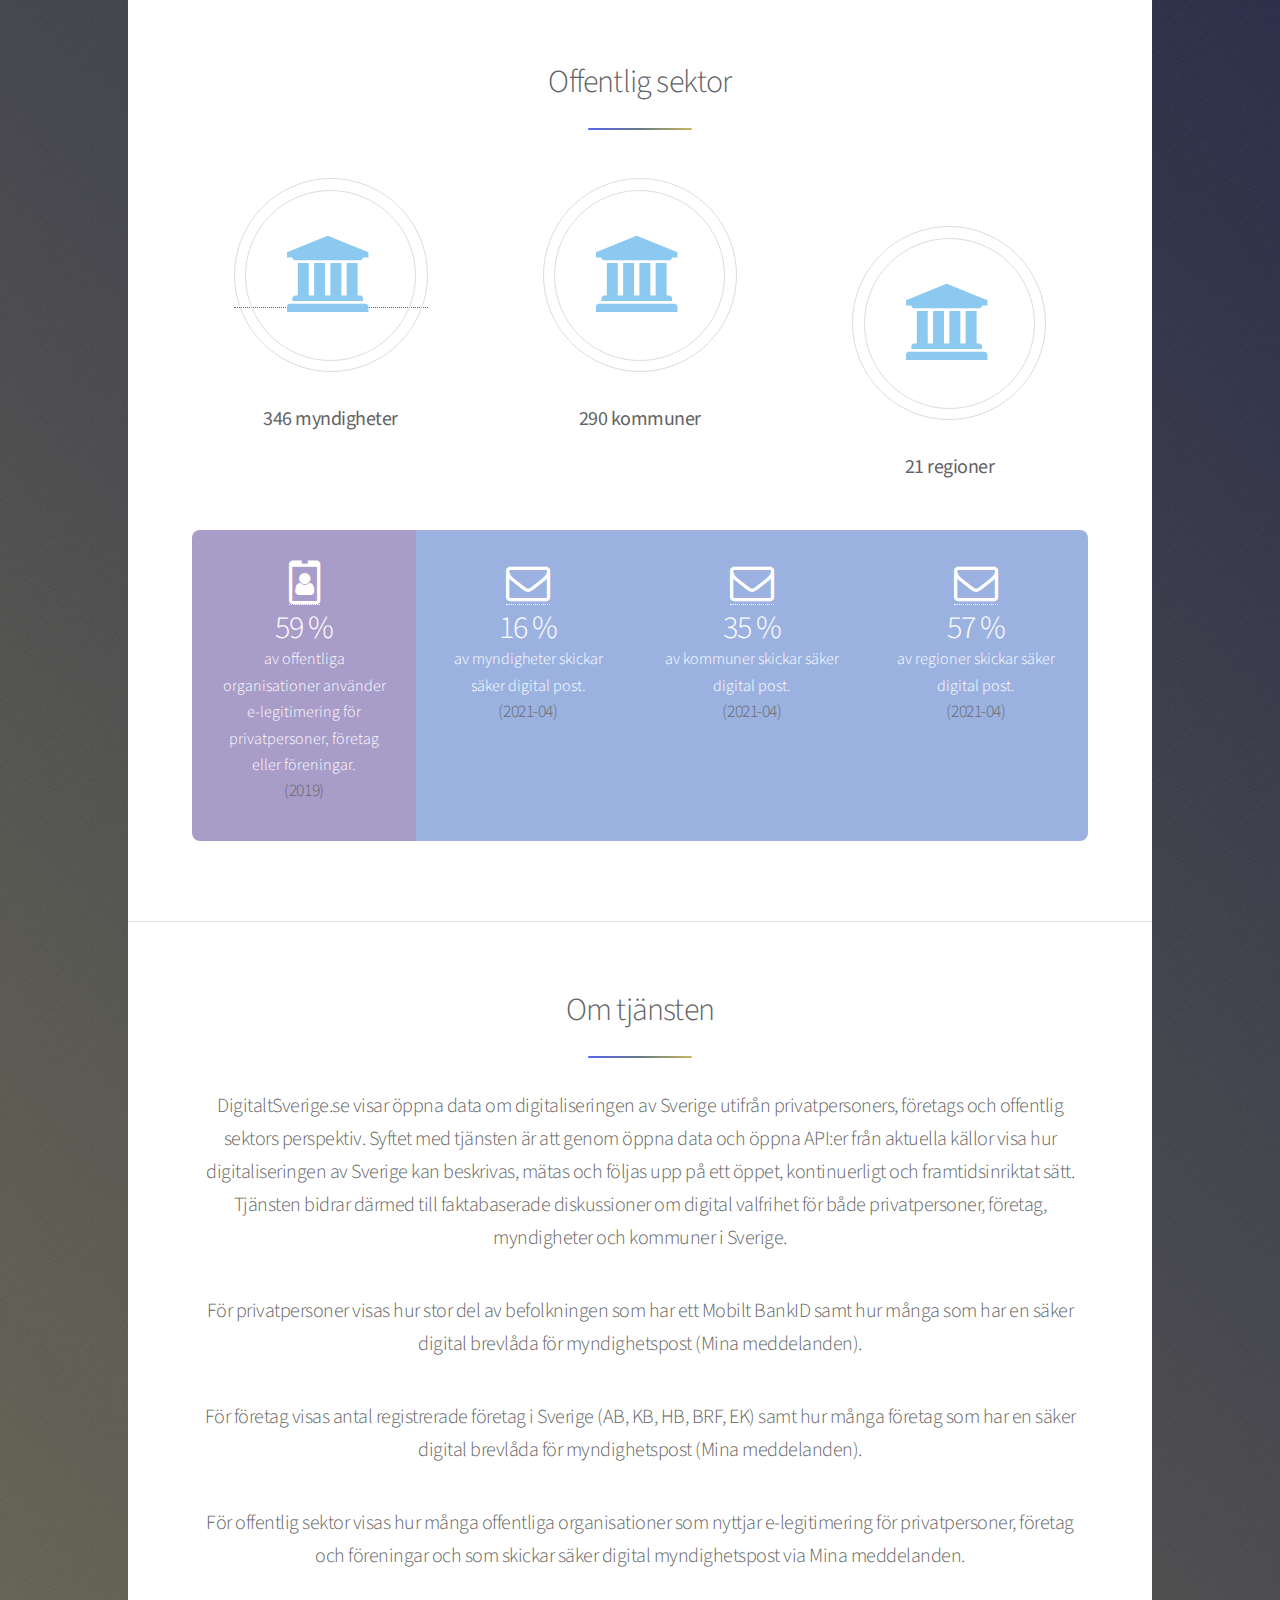
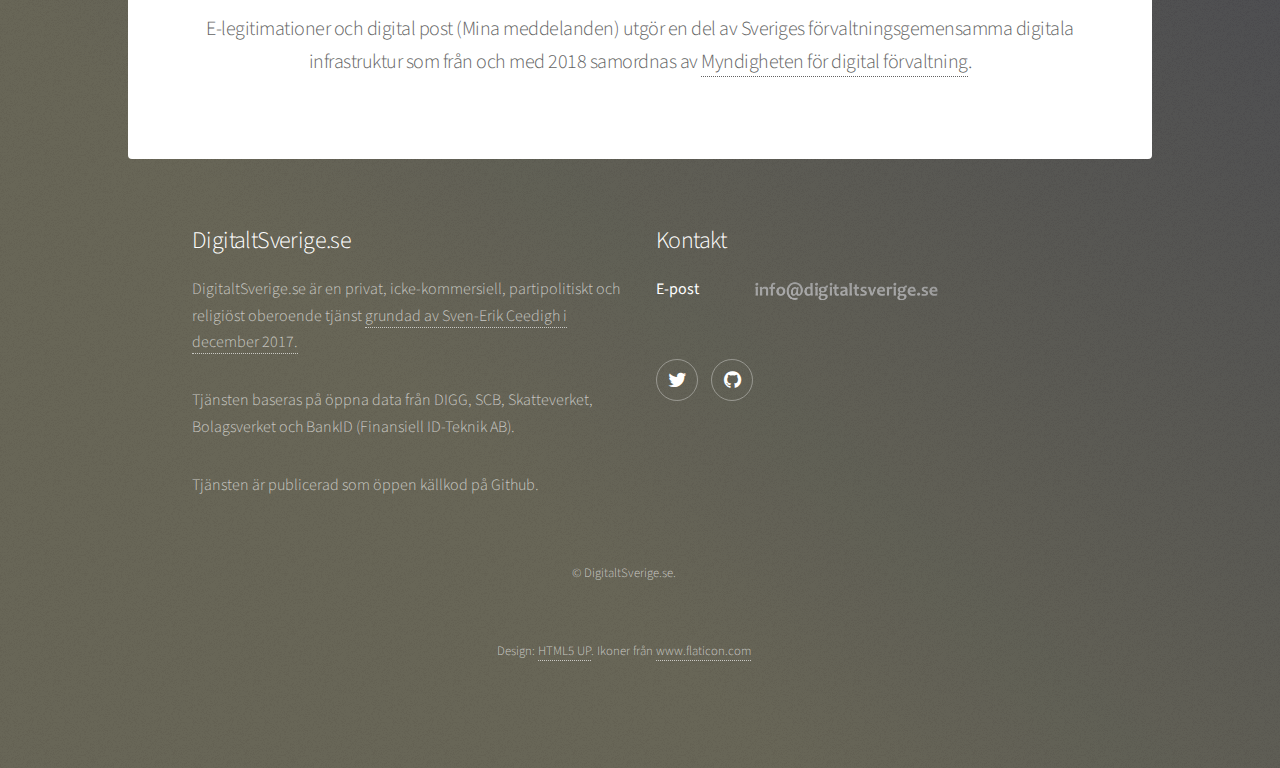
==== commit 8cc4cf61: "Tog bort hårdkodade datum för uppdateringar" ====
--- a/src/index.html
+++ b/src/index.html
@@ -150,17 +150,17 @@
 									<li class="style4">
 										<a href="https://www.digg.se/digital-post/offentlig-aktor/statistik-och-prognoser" target="_blank"><span class="icon fa-envelope-o"></span></a>
 										<strong><div id="stat-mm-myndigheter"></div></strong> av myndigheter skickar säker digital post.
-										<h4 style="color:DimGrey;"><div id="stat-mm-myndigheter-datum">(2020-05)</div></h4>
+										<h4 style="color:DimGrey;"><div id="stat-mm-myndigheter-datum"></div></h4>
 									</li>
 									<li class="style4">
 										<a href="https://www.digg.se/digital-post/offentlig-aktor/statistik-och-prognoser" target="_blank"><span class="icon fa-envelope-o"></span></a>
 										<strong><div id="stat-mm-kommuner"></div></strong> av kommuner skickar säker digital post.
-										<h4 style="color:DimGrey;"><div id="stat-mm-kommuner-datum">(2020-05)</div></h4>
+										<h4 style="color:DimGrey;"><div id="stat-mm-kommuner-datum"></div></h4>
 									</li>
 									<li class="style4">
 										<a href="https://www.digg.se/digital-post/offentlig-aktor/statistik-och-prognoser" target="_blank"><span class="icon fa-envelope-o"></span></a>
 										<strong><div id="stat-mm-regioner"></div></strong> av regioner skickar säker digital post.
-										<h4 style="color:DimGrey;"><div id="stat-mm-kommuner-datum">(2020-05)</div></h4>
+										<h4 style="color:DimGrey;"><div id="stat-mm-regioner-datum"></div></h4>
 									</li>
 								</ul>
 								<!--<footer class="major">
